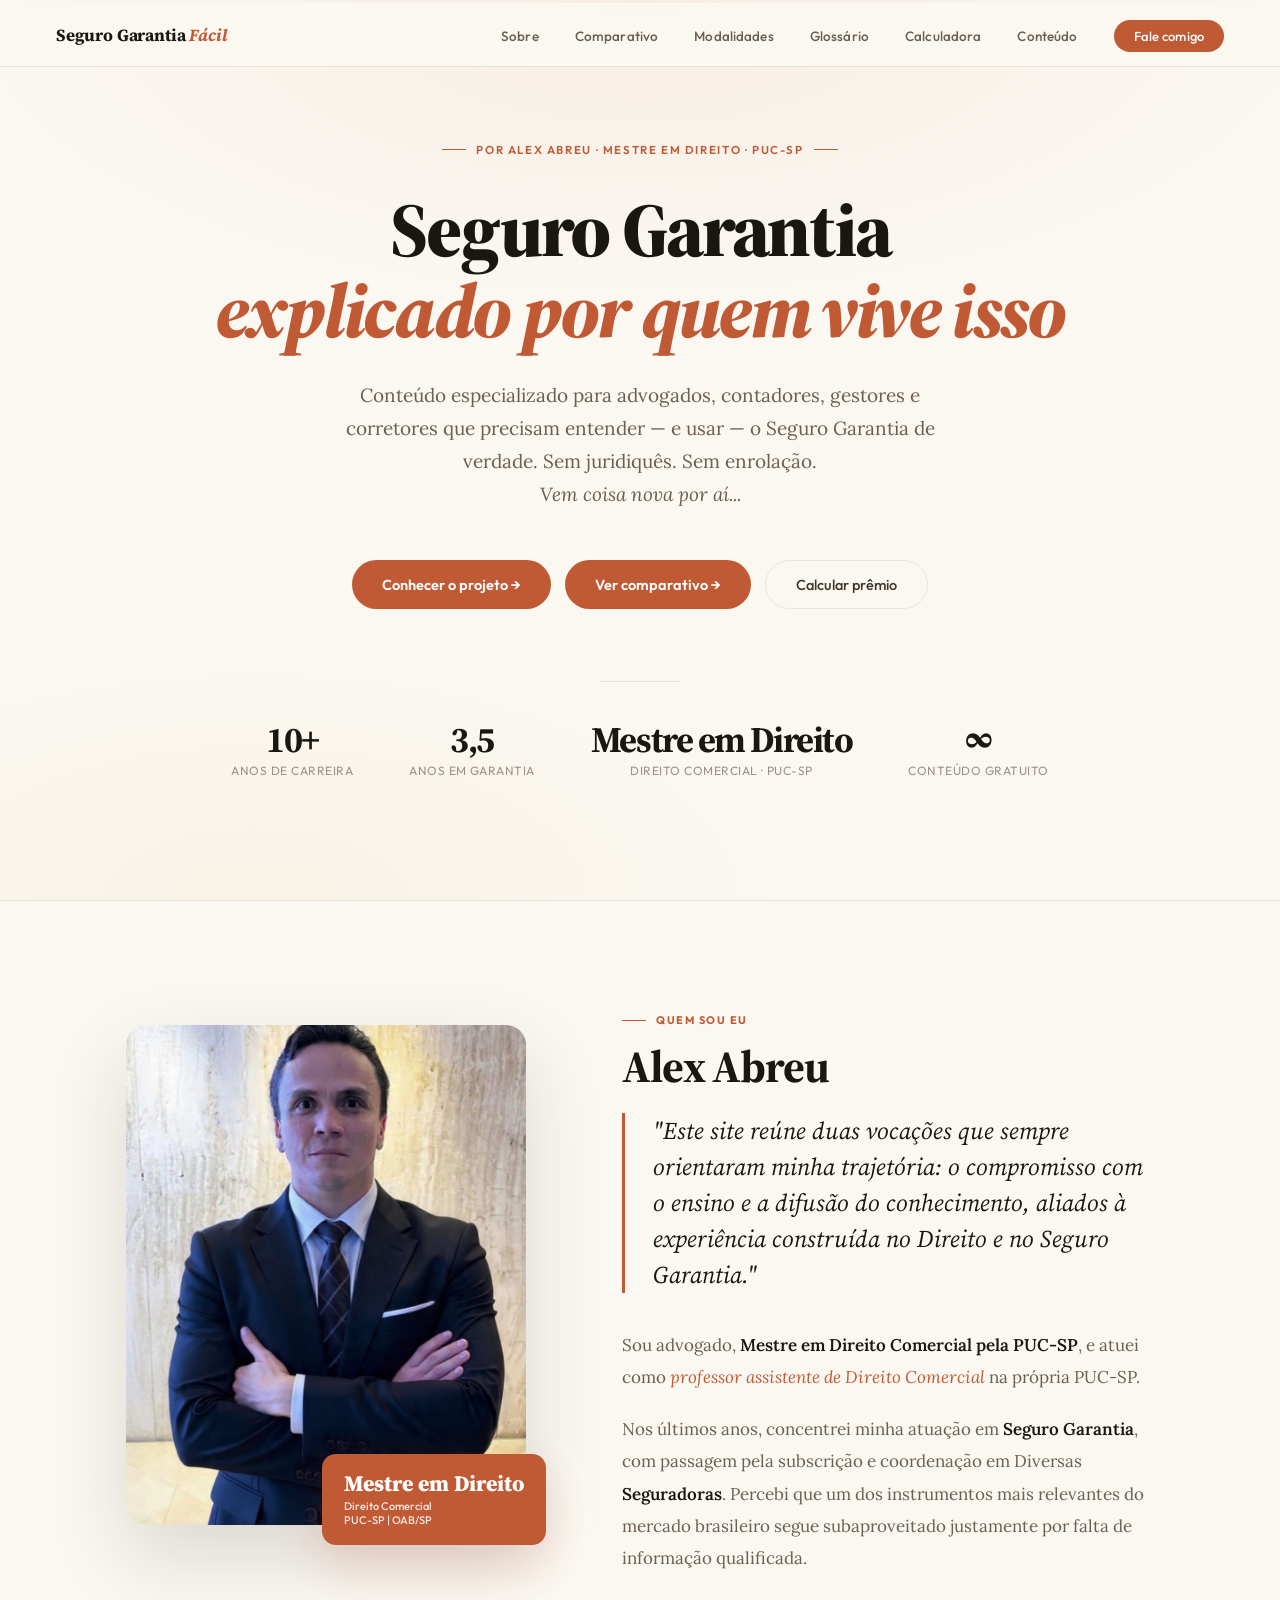
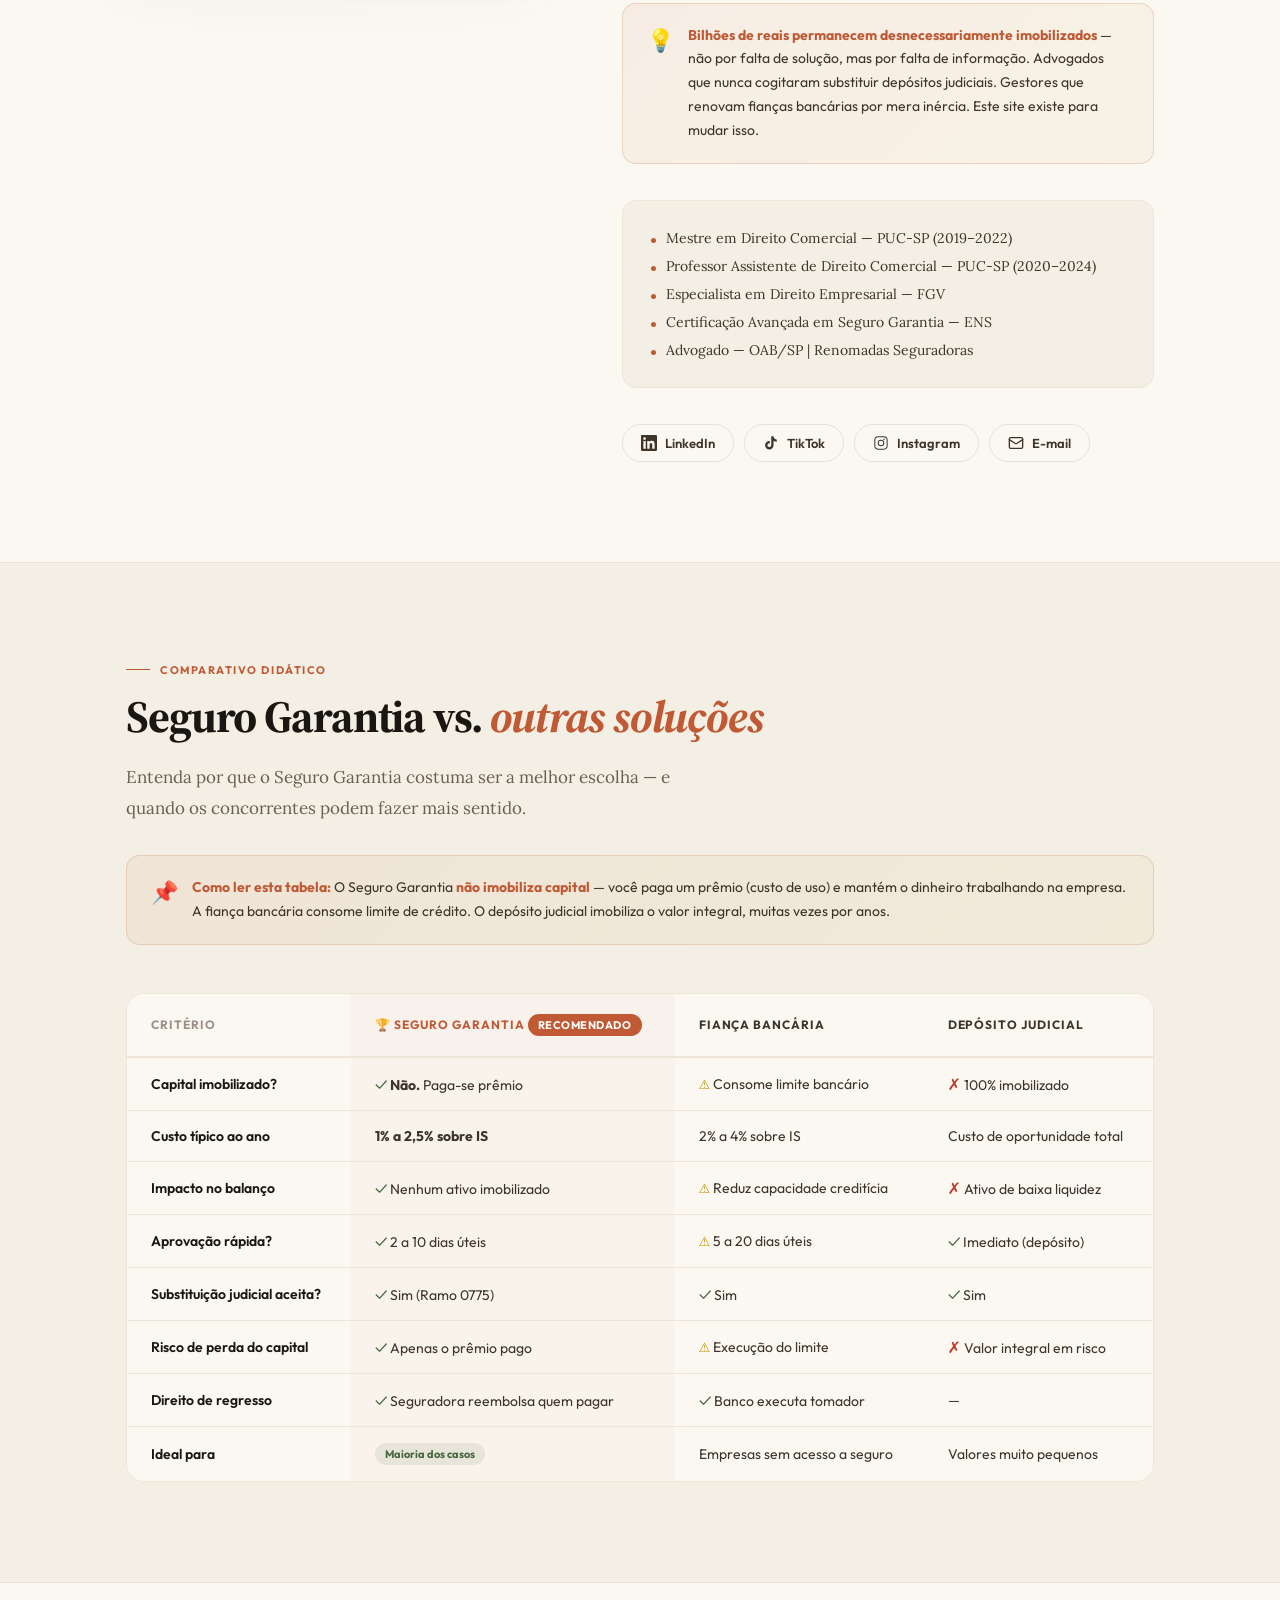
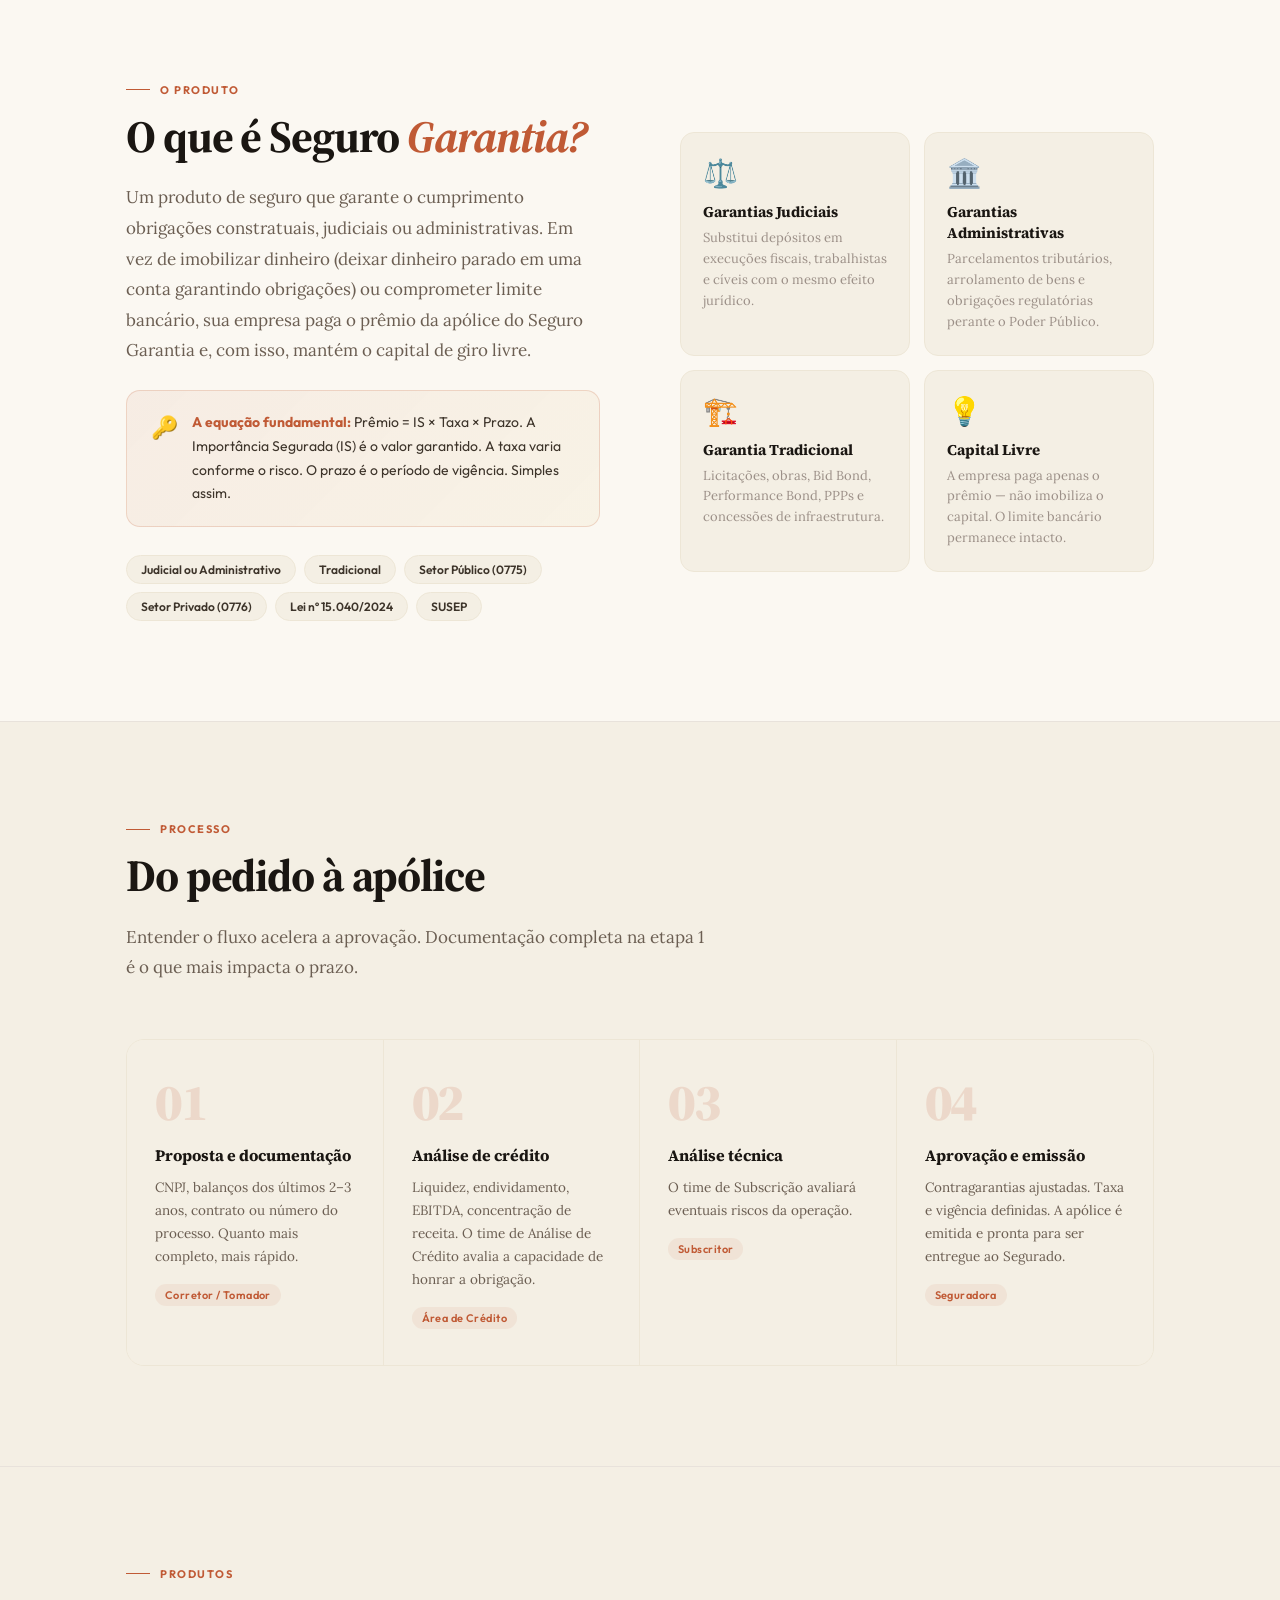
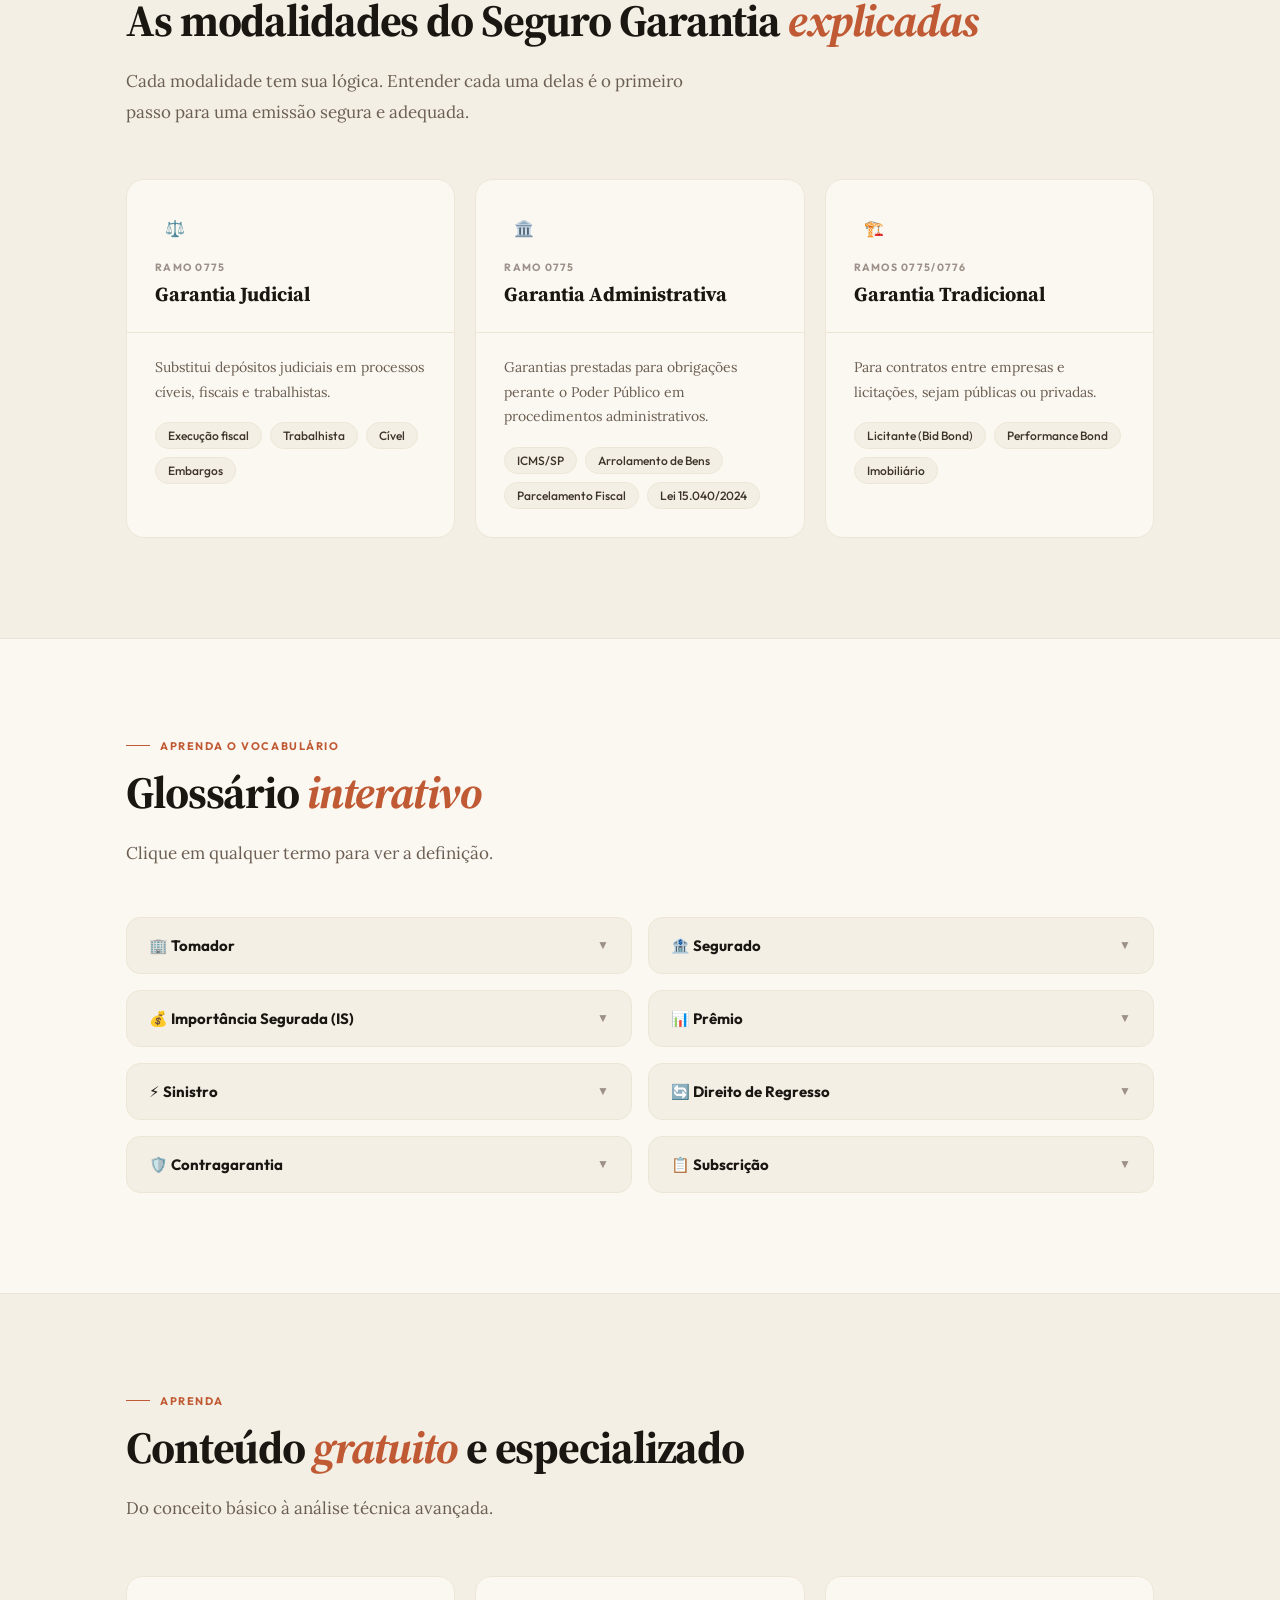
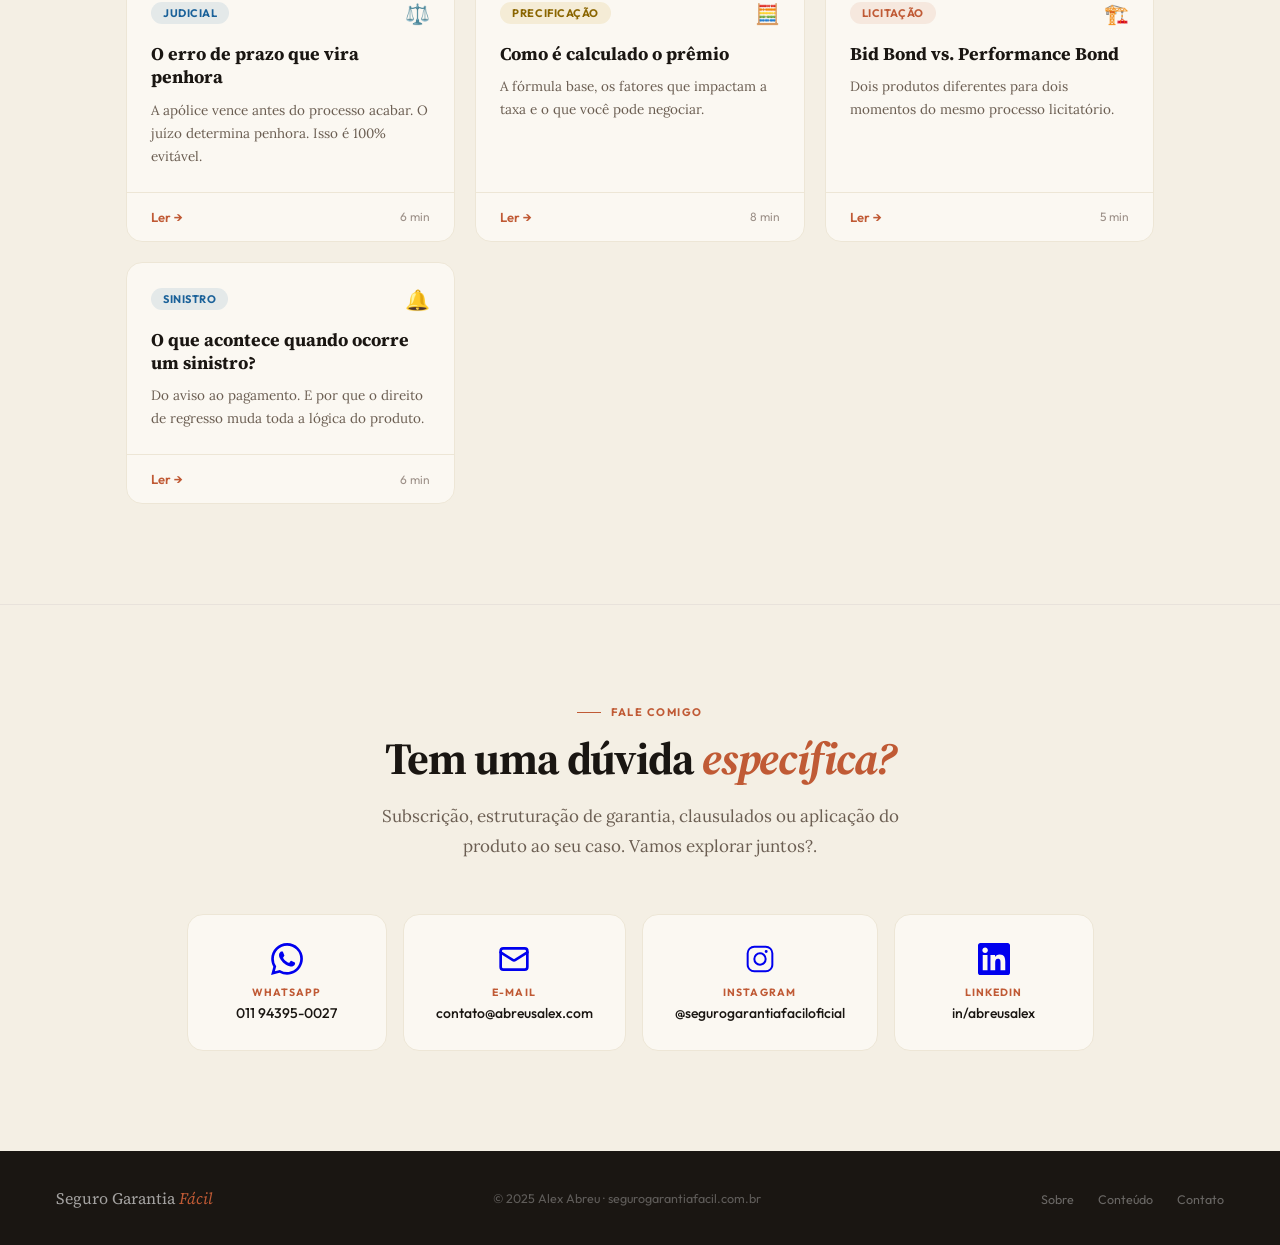
==== index.html @ 2a7d119a "Add Instagram link to social media section Added Instagram link with appropriate attributes and icon" ====
<!DOCTYPE html>
<html lang="pt-BR">
<head>
<meta charset="UTF-8">
<meta name="viewport" content="width=device-width, initial-scale=1.0">
<title>Seguro Garantia Fácil — Alex Abreu</title>
<meta name="description" content="Conteúdo especializado em Seguro Garantia por Alex Abreu — Mestre em Direito, professor e coordenador técnico especializado em subscrição de seguro garantia.">
<link rel="preconnect" href="https://fonts.googleapis.com">
<link href="https://fonts.googleapis.com/css2?family=Lora:ital,wght@0,400;0,500;0,600;0,700;1,400;1,500&family=Outfit:wght@300;400;500;600;700&family=Source+Serif+4:ital,opsz,wght@0,8..60,300;0,8..60,700;0,8..60,900;1,8..60,300;1,8..60,700&display=swap" rel="stylesheet">
<style>
:root {
  --ivory:    #FBF8F2;
  --ivory-2:  #F4EFE4;
  --ivory-3:  #EDE6D6;
  --ink:      #1A1612;
  --ink-mid:  #3D342A;
  --ink-soft: #6B5E52;
  --ink-mute: #9C9088;
  --terra:    #C05A35;
  --terra-lt: #D97A52;
  --amber:    #C4900A;
  --amber-lt: #E3AD2A;
  --sage:     #4A6741;
  --line:     rgba(90,70,50,0.12);
  --serif:    'Source Serif 4', 'Lora', Georgia, serif;
  --body:     'Lora', Georgia, serif;
  --ui:       'Outfit', system-ui, sans-serif;
  --mono:     'DM Mono', ui-monospace, monospace;  
  --ease:     cubic-bezier(0.4, 0, 0.2, 1);
  --radius:   16px;

  --shadow-sm: 0 6px 18px rgba(26,22,18,0.05);
  --shadow-md: 0 12px 28px rgba(26,22,18,0.08);

  --max-wrap: 1180px;
  --measure: 68ch;
}
*, *::before, *::after { box-sizing: border-box; margin: 0; padding: 0; }
html { scroll-behavior: smooth; }
body {
  font-family: var(--body);
  background: var(--ivory);
  color: var(--ink-mid);
  overflow-x: hidden;
  -webkit-font-smoothing: antialiased;
}
::-webkit-scrollbar { width: 6px; }
::-webkit-scrollbar-track { background: var(--ivory-2); }
::-webkit-scrollbar-thumb { background: var(--ivory-3); border-radius: 99px; }
#reading-progress {
position: fixed; top: 0; left: 0; height: 3px; z-index: 200;
background: linear-gradient(90deg, var(--terra), var(--amber));
width: 0%; transition: width 0.1s;
}
nav {
position: fixed; top: 3px; left: 0; right: 0; z-index: 100;
background: rgba(251,248,242,0.93);
backdrop-filter: blur(18px);
border-bottom: 1px solid var(--line);
display: flex; align-items: center; justify-content: space-between;
padding: 0 56px; height: 64px;
transition: box-shadow 0.3s;
}
nav.scrolled { box-shadow: 0 4px 24px rgba(28,18,12,0.08); }
.nav-logo {
font-family: var(--serif); font-size: 17px; font-weight: 700;
color: var(--ink); text-decoration: none; letter-spacing: -0.01em;
}
.nav-logo em { font-style: italic; color: var(--terra); }
.nav-links { display: flex; gap: 36px; list-style: none; align-items: center; }
.nav-links a {
font-family: var(--ui); font-size: 13.5px; font-weight: 500;
color: var(--ink-soft); text-decoration: none; letter-spacing: 0.01em;
transition: color 0.2s; position: relative; padding-bottom: 3px;
}
.nav-links a::after {
content: ''; position: absolute; bottom: 0; left: 0; right: 0; height: 2px;
background: var(--terra); transform: scaleX(0); transition: transform 0.25s;
border-radius: 99px;
}
.nav-links a:hover { color: var(--terra); }
.nav-links a:hover::after, .nav-links a.active::after { transform: scaleX(1); }
.nav-links a.active { color: var(--terra); }
.nav-cta {
background: var(--terra) !important; color: #fff !important;
padding: 8px 20px !important; border-radius: 99px !important;
font-size: 13px !important;
}
.nav-cta::after { display: none !important; }
.nav-cta:hover { background: var(--terra-lt) !important; color: #fff !important; }
.hamburger { display: none; flex-direction: column; gap: 5px; cursor: pointer; padding: 8px; }
.hamburger span { display: block; width: 22px; height: 2px; background: var(--ink); border-radius: 2px; transition: all 0.3s; }
.hamburger.open span:nth-child(1) { transform: translateY(7px) rotate(45deg); }
.hamburger.open span:nth-child(2) { opacity: 0; }
.hamburger.open span:nth-child(3) { transform: translateY(-7px) rotate(-45deg); }
.hero {
min-height: 100vh; background: var(--ivory);
display: flex; flex-direction: column;
align-items: center; justify-content: center;
padding: 100px 56px 80px; text-align: center; position: relative;
}
.hero::before {
content: '';
position: absolute; inset: 0;
background:
radial-gradient(ellipse 80% 50% at 50% 0%, rgba(192,90,53,0.07) 0%, transparent 70%),
radial-gradient(ellipse 60% 40% at 20% 100%, rgba(196,144,10,0.05) 0%, transparent 70%);
pointer-events: none;
}
.hero-kicker {
display: inline-flex; align-items: center; gap: 10px;
font-family: var(--ui); font-size: 11.5px; font-weight: 600;
letter-spacing: 0.14em; text-transform: uppercase; color: var(--terra);
margin-bottom: 32px; opacity: 0; animation: fadeUp 0.8s var(--ease) 0.1s forwards;
}
.hero-kicker::before, .hero-kicker::after { content:''; display:block; width:24px; height:1px; background:var(--terra); }
.hero-h1 {
font-family: var(--serif); font-size: clamp(44px,6vw,80px); font-weight: 900;
color: var(--ink); line-height: 1.05; letter-spacing: -0.03em;
max-width: 900px; margin: 0 auto 28px;
opacity: 0; animation: fadeUp 0.8s var(--ease) 0.2s forwards;
}
.hero-h1 em { font-style: italic; color: var(--terra); }
.hero-lead {
font-family: var(--body); font-size: 19px; font-weight: 400; color: var(--ink-soft);
line-height: 1.75; max-width: 620px; margin: 0 auto 48px;
opacity: 0; animation: fadeUp 0.8s var(--ease) 0.3s forwards;
}
.hero-actions {
display: flex; gap: 14px; justify-content: center; flex-wrap: wrap;
opacity: 0; animation: fadeUp 0.8s var(--ease) 0.4s forwards;
}
.btn-terra {
display: inline-flex; align-items: center; gap: 8px;
background: var(--terra); color: #fff; padding: 14px 30px; border-radius: 99px;
font-family: var(--ui); font-weight: 600; font-size: 14.5px; text-decoration: none;
transition: all 0.25s var(--ease);
}
.btn-terra:hover { background: var(--terra-lt); transform: translateY(-2px); box-shadow: 0 10px 28px rgba(192,90,53,0.25); }
.btn-ghost {
display: inline-flex; align-items: center; gap: 8px;
border: 1.5px solid var(--ivory-3); color: var(--ink-mid); padding: 14px 30px;
border-radius: 99px; font-family: var(--ui); font-weight: 500; font-size: 14.5px;
text-decoration: none; transition: all 0.25s;
}
.btn-ghost:hover { border-color: var(--terra); color: var(--terra); }
.hero-line {
width: 80px; height: 1px; background: var(--ivory-3);
margin: 72px auto 40px; opacity: 0; animation: fadeUp 0.8s var(--ease) 0.5s forwards;
}
.hero-stats {
display: flex; gap: 56px; justify-content: center; flex-wrap: wrap;
opacity: 0; animation: fadeUp 0.8s var(--ease) 0.55s forwards;
}
.hero-stat-n {
font-family: var(--serif); font-size: 36px; font-weight: 700;
color: var(--ink); letter-spacing: -0.04em; line-height: 1;
}
.hero-stat-n.counter { min-width: 60px; }
.hero-stat-l {
font-family: var(--ui); font-size: 12px; color: var(--ink-mute);
margin-top: 5px; letter-spacing: 0.04em; text-transform: uppercase;
}
.section { padding: 100px 0; }
.container { max-width: 1140px; margin: 0 auto; padding: 0 56px; }
.eyebrow {
font-family: var(--ui); font-size: 11px; font-weight: 700;
letter-spacing: 0.14em; text-transform: uppercase; color: var(--terra);
margin-bottom: 14px; display: flex; align-items: center; gap: 10px;
}
.eyebrow::before { content:''; width:24px; height:1px; background:var(--terra); }
.h2 {
font-family: var(--serif); font-size: clamp(30px,3.5vw,46px); font-weight: 700;
color: var(--ink); line-height: 1.15; letter-spacing: -0.025em; margin-bottom: 20px;
}
.h2 em { font-style: italic; color: var(--terra); }
.lead-text { font-size: 17px; line-height: 1.8; color: var(--ink-soft); font-weight: 400; max-width: 580px; }
.divider { height: 1px; background: var(--line); }
.reveal { opacity: 0; transform: translateY(30px); transition: opacity 0.7s var(--ease), transform 0.7s var(--ease); }
.reveal.visible { opacity: 1; transform: translateY(0); }
.reveal-delay-1 { transition-delay: 0.1s; }
.reveal-delay-2 { transition-delay: 0.2s; }
.reveal-delay-3 { transition-delay: 0.3s; }
.about { background: var(--ivory); }
.about-inner {
display: grid; grid-template-columns: 400px 1fr; gap: 96px; align-items: start;
}
.about-photo-col { position: relative; padding-top: 24px; }
.about-photo-frame {
position: relative; width: 100%; aspect-ratio: 4/5;
border-radius: 20px; overflow: hidden;
box-shadow: 0 32px 80px rgba(28,18,12,0.14);
}
.about-photo-frame img { width:100%; height:100%; object-fit:cover; display:block; }
.about-float {
position: absolute; bottom: -20px; right: -20px;
background: var(--terra); color: #fff; padding: 18px 22px; border-radius: 14px;
box-shadow: 0 20px 48px rgba(192,90,53,0.2);
}
.about-float-big { font-family:var(--serif); font-size:22px; font-weight:800; line-height:1; }
.about-float-sm { font-family:var(--ui); font-size:11px; opacity:0.85; margin-top:5px; font-weight:500; }
.about-text { padding-top: 12px; }
.manifesto-pull {
font-family: var(--serif); font-size: 24px; font-weight: 400; font-style: italic;
color: var(--ink); line-height: 1.5; border-left: 3px solid var(--terra);
padding-left: 28px; margin-bottom: 36px;
}
.manifesto-body {
font-size: 17px; line-height: 1.9; color: var(--ink-soft); font-weight: 400; margin-bottom: 20px;
}
.manifesto-body strong { color: var(--ink); font-weight: 600; }
.manifesto-body em { font-style: italic; color: var(--terra); }
.callout {
background: linear-gradient(135deg, rgba(192,90,53,0.07), rgba(196,144,10,0.05));
border: 1px solid rgba(192,90,53,0.2); border-radius: 14px;
padding: 20px 24px; margin: 28px 0; display: flex; gap: 14px; align-items: flex-start;
}
.callout-icon { font-size: 22px; flex-shrink: 0; margin-top: 2px; }
.callout-text { font-family: var(--ui); font-size: 14px; line-height: 1.7; color: var(--ink-mid); }
.callout-text strong { color: var(--terra); }
.creds {
display: flex; flex-direction: column; gap: 10px; margin: 36px 0; padding: 28px;
background: var(--ivory-2); border-radius: 14px; border: 1px solid var(--ivory-3);
}
.cred-item { display: flex; align-items: baseline; gap: 10px; font-size: 14px; color: var(--ink-mid); }
.cred-dot { width:5px; height:5px; border-radius:50%; background:var(--terra); flex-shrink:0; margin-top:7px; }
.about-socials { display: flex; gap: 10px; flex-wrap: wrap; }
.soc-btn {
display: inline-flex; align-items: center; gap: 8px;
padding: 10px 18px; border-radius: 99px; border: 1.5px solid var(--line);
font-family: var(--ui); font-size: 13px; font-weight: 600;
color: var(--ink-mid); text-decoration: none; transition: all 0.2s;
}
.soc-btn:hover { border-color: var(--terra); color: var(--terra); background: rgba(192,90,53,0.04); }
.comparison { background: var(--ivory-2); }
.comp-table-wrap { overflow-x: auto; margin-top: 48px; border-radius: 18px; border: 1px solid var(--ivory-3); }
.comp-table { width: 100%; border-collapse: collapse; background: var(--ivory); }
.comp-table th {
font-family: var(--ui); font-size: 12px; font-weight: 700; text-transform: uppercase;
letter-spacing: 0.08em; padding: 20px 24px; text-align: left;
border-bottom: 2px solid var(--ivory-3); white-space: nowrap;
}
.comp-table th:first-child { color: var(--ink-mute); }
.comp-table th.highlight { color: var(--terra); background: rgba(192,90,53,0.04); }
.comp-table td {
padding: 16px 24px; font-family: var(--ui); font-size: 14px; color: var(--ink-mid);
border-bottom: 1px solid var(--ivory-3); vertical-align: middle;
}
.comp-table td.feature { font-weight: 600; color: var(--ink); }
.comp-table td.highlight { background: rgba(192,90,53,0.03); }
.comp-table tr:last-child td { border-bottom: none; }
.comp-table tr:hover td { background: var(--ivory-2); }
.comp-table tr:hover td.highlight { background: rgba(192,90,53,0.07); }
.check { color: var(--sage); font-size: 16px; }
.cross { color: #c0392b; font-size: 16px; }
.partial { color: var(--amber); font-size: 13px; }
.badge-sg {
display: inline-flex; align-items: center; gap: 6px;
background: var(--terra); color: #fff; font-size: 11px; font-weight: 700;
padding: 4px 10px; border-radius: 99px; letter-spacing: 0.05em;
}
.badge-rec {
display: inline-flex; align-items: center;
background: rgba(74,103,65,0.1); color: var(--sage); font-size: 11px; font-weight: 700;
padding: 4px 10px; border-radius: 99px;
}
.what { background: var(--ivory); }
.what-grid { display: grid; grid-template-columns: 1fr 1fr; gap: 80px; align-items: center; }
.what-cards { display: grid; grid-template-columns: 1fr 1fr; gap: 14px; }
.wcard {
background: var(--ivory-2); border: 1px solid var(--ivory-3); border-radius: 14px;
padding: 22px; transition: all 0.25s; cursor: default;
}
.wcard:hover { border-color: var(--terra); box-shadow: 0 8px 28px rgba(192,90,53,0.1); transform: translateY(-2px); }
.wcard-icon { font-size: 28px; margin-bottom: 10px; }
.wcard-title { font-family: var(--serif); font-size: 15px; font-weight: 700; color: var(--ink); margin-bottom: 6px; }
.wcard-desc { font-size: 13px; color: var(--ink-mute); line-height: 1.6; }
.pill-row { display: flex; gap: 8px; flex-wrap: wrap; margin-top: 28px; }
.pill {
font-family: var(--ui); font-size: 12px; font-weight: 600; padding: 6px 14px;
border-radius: 99px; background: var(--ivory-2); border: 1px solid var(--ivory-3); color: var(--ink-mid);
}
.how { background: var(--ivory-2); }
.how-steps { display: grid; grid-template-columns: repeat(4,1fr); gap: 0; margin-top: 56px; border: 1px solid var(--ivory-3); border-radius: 18px; overflow: hidden; }
.step {
padding: 36px 28px; border-right: 1px solid var(--ivory-3); position: relative;
background: var(--ivory-2); transition: background 0.25s;
}
.step:last-child { border-right: none; }
.step:hover { background: var(--ivory); }
.step-n {
font-family: var(--serif); font-size: 52px; font-weight: 900;
color: rgba(192,90,53,0.15); line-height: 1; margin-bottom: 16px; letter-spacing: -0.04em;
}
.step:hover .step-n { color: rgba(192,90,53,0.3); }
.step-title { font-family: var(--serif); font-size: 16px; font-weight: 700; color: var(--ink); margin-bottom: 10px; }
.step-body { font-size: 13.5px; color: var(--ink-soft); line-height: 1.7; }
.step-tag {
display: inline-block; margin-top: 16px;
font-family: var(--ui); font-size: 11px; font-weight: 600;
padding: 4px 10px; border-radius: 99px;
background: rgba(192,90,53,0.08); color: var(--terra); letter-spacing: 0.04em;
}
.glossary { background: var(--ivory); }
.glossary-grid { display: grid; grid-template-columns: 1fr 1fr; gap: 16px; margin-top: 48px; }
.glossary-item {
border: 1px solid var(--ivory-3); border-radius: 14px; overflow: hidden;
background: var(--ivory-2); transition: border-color 0.2s;
}
.glossary-item:hover { border-color: var(--terra); }
.glossary-header {
display: flex; align-items: center; justify-content: space-between;
padding: 18px 22px; cursor: pointer; user-select: none;
}
.glossary-term { font-family: var(--ui); font-size: 15px; font-weight: 700; color: var(--ink); }
.glossary-arrow { font-size: 12px; color: var(--ink-mute); transition: transform 0.25s; }
.glossary-item.open .glossary-arrow { transform: rotate(180deg); }
.glossary-body {
padding: 0 22px; max-height: 0; overflow: hidden;
transition: max-height 0.35s var(--ease), padding 0.25s;
font-family: var(--ui); font-size: 14px; line-height: 1.75; color: var(--ink-soft);
}
.glossary-item.open .glossary-body { max-height: 300px; padding: 0 22px 20px; }
.glossary-tag {
display: inline-block; margin-top: 10px; font-size: 11px; font-weight: 700;
padding: 3px 10px; border-radius: 99px;
background: rgba(192,90,53,0.08); color: var(--terra); letter-spacing: 0.05em;
}
.mod { background: var(--ivory-2); }
.mod-grid { display: grid; grid-template-columns: repeat(3,1fr); gap: 20px; margin-top: 52px; }
.mcard {
background: var(--ivory); border: 1px solid var(--ivory-3); border-radius: 18px;
overflow: hidden; transition: all 0.3s var(--ease);
}
.mcard:hover { transform: translateY(-6px); box-shadow: 0 24px 56px rgba(28,18,12,0.08); border-color: transparent; }
.mcard-top { padding: 28px 28px 24px; border-bottom: 1px solid var(--ivory-3); }
.mcard-icon { width:40px; height:40px; margin-bottom:12px; display:flex; align-items:center; justify-content:center; }
.mcard-label { font-family:var(--ui); font-size:10.5px; font-weight:700; letter-spacing:0.12em; text-transform:uppercase; color:var(--ink-mute); margin-bottom:6px; }
.mcard-title { font-family:var(--serif); font-size:20px; font-weight:700; color:var(--ink); }
.mcard-body { padding: 22px 28px 28px; }
.mcard-desc { font-size:14px; color:var(--ink-soft); line-height:1.75; margin-bottom:18px; }
.tags { display:flex; flex-wrap:wrap; gap:8px; }
.tag { font-family:var(--ui); font-size:12px; font-weight:500; padding:5px 12px; border-radius:99px; background:var(--ivory-2); border:1px solid var(--ivory-3); color:var(--ink-mid); }
.calc { background: var(--ivory-3); }
.calc-hero {
background: var(--ivory); border: 1px solid var(--ivory-3); border-radius: 18px;
padding: 24px 28px; margin-bottom: 24px; display: flex; align-items: center; gap: 18px;
}
.calc-hero-icon { width:48px; height:48px; flex-shrink:0; display:flex; align-items:center; justify-content:center; }
.calc-hero-text h3 { font-family:var(--serif); font-size:19px; font-weight:700; color:var(--ink); margin-bottom:4px; }
.calc-hero-text p { font-size:13.5px; color:var(--ink-soft); line-height:1.6; }
.calc-modes { display:flex; gap:8px; flex-wrap:wrap; margin-bottom:24px; }
.mode-btn {
padding: 9px 18px; border-radius: 99px; border: 1.5px solid var(--ivory-3);
background: var(--ivory); font-family: var(--ui); font-size: 12.5px; font-weight: 600;
color: var(--ink-soft); cursor: pointer; transition: all 0.2s;
display: inline-flex; align-items: center; gap: 7px;
}
.mode-btn:hover { border-color: var(--terra); color: var(--terra); }
.mode-btn.active { background: var(--terra); border-color: var(--terra); color: #fff; }
.calc-box { background: var(--ivory); border: 1px solid rgba(90,70,50,0.1); border-radius: 24px; overflow: hidden; display: grid; grid-template-columns: 1fr 1fr; }
.calc-form-side { padding: 40px 44px; border-right: 1px solid var(--ivory-3); }
.calc-result-side { padding: 40px 44px; background: var(--ivory-2); }
.f-label {
display: block; font-family: var(--ui); font-size: 11.5px; font-weight: 700;
letter-spacing: 0.07em; text-transform: uppercase; color: var(--ink-mute); margin-bottom: 7px;
}
.f-label span { font-weight:400; text-transform:none; letter-spacing:0; color:var(--terra); font-size:11px; }
.f-input, .f-select {
width: 100%; padding: 12px 14px; border: 1.5px solid var(--ivory-3); border-radius: 10px;
background: var(--ivory); font-family: var(--body); font-size: 15px;
color: var(--ink); outline: none; transition: border 0.2s; margin-bottom: 18px;
}
.f-input:focus, .f-select:focus { border-color: var(--terra); background: #fff; }
.f-input::placeholder { color: var(--ink-mute); }
.f-row-2 { display:grid; grid-template-columns:1fr 1fr; gap:12px; margin-bottom:18px; }
.f-row-2 .f-input { margin-bottom:0; }
.f-divider { height:1px; background:var(--ivory-3); margin:4px 0 18px; }
.f-hint { font-family:var(--ui); font-size:12px; color:var(--ink-mute); margin-top:-12px; margin-bottom:14px; }
.f-btn {
width: 100%; padding: 14px; background: var(--terra); color: #fff;
border: none; border-radius: 10px; font-family: var(--ui); font-size: 15px;
font-weight: 700; cursor: pointer; transition: all 0.25s; letter-spacing: 0.02em; margin-top: 4px;
}
.f-btn:hover { background: var(--terra-lt); transform: translateY(-1px); box-shadow: 0 8px 24px rgba(192,90,53,0.25); }
.calc-main {
text-align: center; padding: 28px 20px; border: 1.5px dashed rgba(192,90,53,0.3);
border-radius: 16px; margin-bottom: 18px; background: var(--ivory);
transition: border-color 0.3s;
}
.calc-main.has-result { border-color: var(--terra); border-style: solid; }
.calc-lbl { font-family:var(--ui); font-size:11px; font-weight:700; letter-spacing:0.1em; text-transform:uppercase; color:var(--ink-mute); margin-bottom:8px; }
.calc-val { font-family:var(--serif); font-size:44px; font-weight:900; color:var(--terra); letter-spacing:-0.04em; line-height:1; margin-bottom:6px; }
.calc-hint { font-family:var(--ui); font-size:13px; color:var(--ink-mute); }
.bk-section-title { font-family:var(--ui); font-size:11px; font-weight:700; letter-spacing:0.08em; text-transform:uppercase; color:var(--ink-mute); margin:14px 0 8px; }
.bk-row {
display: flex; justify-content: space-between; align-items: center;
padding: 10px 14px; background: var(--ivory); border-radius: 8px;
margin-bottom: 6px; border: 1px solid var(--ivory-3);
}
.bk-row.highlight { background: rgba(192,90,53,0.06); border-color: rgba(192,90,53,0.2); }
.bk-row .lbl { color:var(--ink-mute); font-family:var(--ui); font-size:13px; }
.bk-row .val { color:var(--ink); font-weight:600; font-family:var(--ui); font-size:13px; }
.bk-row.highlight .val { color:var(--terra); }
.calc-fine { font-family:var(--ui); font-size:11.5px; color:var(--ink-mute); line-height:1.6; text-align:center; margin-top:18px; border-top:1px solid var(--ivory-3); padding-top:16px; }
.cob-section { margin-top:4px; margin-bottom:18px; border:1.5px solid var(--ivory-3); border-radius:12px; overflow:hidden; }
.cob-header { display:flex; align-items:center; justify-content:space-between; padding:12px 16px; background:var(--ivory-2); cursor:pointer; user-select:none; }
.cob-header-left { display:flex; align-items:center; gap:8px; }
.cob-header-title { font-family:var(--ui); font-size:12px; font-weight:700; letter-spacing:0.06em; text-transform:uppercase; color:var(--ink-soft); }
.cob-header-badge { font-family:var(--ui); font-size:11px; font-weight:600; padding:2px 8px; border-radius:99px; background:rgba(192,90,53,0.1); color:var(--terra); display:none; }
.cob-header-badge.visible { display:inline-block; }
.cob-chevron { font-size:11px; color:var(--ink-mute); transition:transform 0.2s; }
.cob-chevron.open { transform:rotate(180deg); }
.cob-body { display:none; padding:14px 16px; border-top:1px solid var(--ivory-3); }
.cob-body.open { display:block; }
.cob-item { display:flex; align-items:center; gap:10px; padding:10px 12px; border-radius:10px; background:var(--ivory); border:1.5px solid var(--ivory-3); margin-bottom:8px; transition:border-color 0.2s; }
.cob-item:last-child { margin-bottom:0; }
.cob-item.checked { border-color:var(--terra); background:rgba(192,90,53,0.03); }
.cob-check { width:18px; height:18px; border-radius:5px; border:2px solid var(--ivory-3); background:var(--ivory); flex-shrink:0; cursor:pointer; position:relative; transition:all 0.15s; }
.cob-check.checked { background:var(--terra); border-color:var(--terra); }
.cob-check.checked::after { content:'✓'; position:absolute; top:50%; left:50%; transform:translate(-50%,-50%); font-size:11px; color:#fff; font-weight:700; }
.cob-info { flex:1; min-width:0; }
.cob-name { font-family:var(--ui); font-size:13px; font-weight:600; color:var(--ink); margin-bottom:1px; }
.cob-sub { font-family:var(--ui); font-size:11px; color:var(--ink-mute); }
.cob-agravo-wrap { display:flex; align-items:center; gap:4px; flex-shrink:0; }
.cob-agravo-input { width:52px; padding:5px 8px; text-align:center; border:1.5px solid var(--ivory-3); border-radius:7px; font-family:var(--ui); font-size:13px; font-weight:600; color:var(--ink); background:var(--ivory); outline:none; transition:border 0.15s; }
.cob-agravo-input:focus { border-color:var(--terra); }
.cob-agravo-label { font-family:var(--ui); font-size:12px; color:var(--ink-mute); }
.cob-total-hint { margin-top:10px; padding:8px 12px; background:rgba(192,90,53,0.06); border-radius:8px; border:1px solid rgba(192,90,53,0.15); font-family:var(--ui); font-size:12px; color:var(--terra); font-weight:600; text-align:center; display:none; }
.cob-total-hint.visible { display:block; }
.content-sec { background: var(--ivory-2); }
.art-grid { display:grid; grid-template-columns:repeat(3,1fr); gap:20px; margin-top:52px; }
.acard { background:var(--ivory); border:1px solid var(--ivory-3); border-radius:16px; overflow:hidden; display:flex; flex-direction:column; text-decoration:none; transition:all 0.3s var(--ease); }
.acard:hover { transform:translateY(-5px); box-shadow:0 20px 48px rgba(28,18,12,0.09); border-color:transparent; }
.acard-top { padding:24px 24px 0; display:flex; align-items:center; justify-content:space-between; }
.atag { font-family:var(--ui); font-size:11px; font-weight:700; padding:4px 12px; border-radius:99px; letter-spacing:0.05em; text-transform:uppercase; }
.atag-j { background:rgba(26,97,153,0.1); color:#1a6199; }
.atag-c { background:rgba(196,144,10,0.12); color:#8A6500; }
.atag-a { background:rgba(74,103,65,0.1); color:var(--sage); }
.atag-t { background:rgba(192,90,53,0.1); color:var(--terra); }
.acard-ico { font-size:20px; }
.acard-body { padding:16px 24px 24px; flex:1; }
.acard-title { font-family:var(--serif); font-size:18px; font-weight:700; color:var(--ink); margin-bottom:10px; line-height:1.3; }
.acard-desc { font-size:13.5px; color:var(--ink-soft); line-height:1.7; }
.acard-foot { padding:16px 24px; border-top:1px solid var(--ivory-3); display:flex; align-items:center; justify-content:space-between; }
.acard-read { font-family:var(--ui); font-size:13px; font-weight:600; color:var(--terra); display:flex; align-items:center; gap:5px; }
.acard-time { font-family:var(--ui); font-size:12px; color:var(--ink-mute); }
.social-sec { background: var(--ivory); }
.soc-grid { display:grid; grid-template-columns:1fr 1fr; gap:20px; margin-top:48px; }
.soc-card { border-radius:20px; padding:40px; display:flex; flex-direction:column; gap:14px; position:relative; overflow:hidden; }
.soc-li { background: var(--ink); }
.soc-tt { background: #111; border: 1px solid rgba(255,255,255,0.06); }
.soc-card::after { content:''; position:absolute; top:-60px; right:-60px; width:200px; height:200px; border-radius:50%; background:rgba(255,255,255,0.03); }
.soc-name { font-family:var(--ui); font-size:11px; font-weight:700; letter-spacing:0.12em; text-transform:uppercase; color:rgba(255,255,255,0.45); }
.soc-head { font-family:var(--serif); font-size:24px; font-weight:700; color:#fff; line-height:1.25; }
.soc-desc { font-size:14px; color:rgba(255,255,255,0.55); line-height:1.7; font-weight:300; }
.soc-link { display:inline-flex; align-items:center; gap:8px; padding:11px 22px; border-radius:99px; background:rgba(255,255,255,0.1); border:1px solid rgba(255,255,255,0.12); color:#fff; text-decoration:none; font-family:var(--ui); font-size:13.5px; font-weight:600; width:fit-content; margin-top:6px; transition:background 0.2s; }
.soc-link:hover { background:rgba(255,255,255,0.18); }
.cta-sec { background:var(--ivory-2); padding:100px 0; text-align:center; }
.cta-sec .h2 { max-width:680px; margin:0 auto 16px; }
.cta-sec .lead-text { margin:0 auto 52px; text-align:center; }
.cta-cards { display:flex; gap:16px; justify-content:center; flex-wrap:wrap; }
.cta-card {
background:var(--ivory); border:1px solid var(--ivory-3); border-radius:16px;
padding:28px 32px; text-align:center; text-decoration:none; min-width:200px;
transition:all 0.25s;
}
.cta-card:hover { border-color:var(--terra); transform:translateY(-4px); box-shadow:0 16px 40px rgba(192,90,53,0.1); }
.cta-ico { font-size:28px; margin-bottom:10px; display:flex; align-items:center; justify-content:center; }
.cta-label { font-family:var(--ui); font-size:10.5px; font-weight:700; letter-spacing:0.1em; text-transform:uppercase; color:var(--terra); margin-bottom:5px; }
.cta-val { font-family:var(--ui); font-size:14px; color:var(--ink); font-weight:500; }
#back-to-top {
position: fixed; bottom: 32px; right: 32px; z-index: 90;
width: 44px; height: 44px; border-radius: 50%;
background: var(--terra); color: #fff; border: none; cursor: pointer;
display: flex; align-items: center; justify-content: center;
font-size: 18px; box-shadow: 0 8px 24px rgba(192,90,53,0.3);
opacity: 0; pointer-events: none;
transition: opacity 0.3s, transform 0.3s;
}
#back-to-top.visible { opacity: 1; pointer-events: auto; }
#back-to-top:hover { transform: translateY(-3px); }
footer {
background: var(--ink); padding: 36px 56px;
display: flex; align-items: center; justify-content: space-between;
}
.f-logo { font-family:var(--serif); font-size:16px; color:rgba(255,255,255,0.6); }
.f-logo em { font-style:italic; color:var(--terra); }
.f-copy { font-family:var(--ui); font-size:12.5px; color:rgba(255,255,255,0.3); }
.f-links { display:flex; gap:24px; list-style:none; }
.f-links a { font-family:var(--ui); font-size:12.5px; color:rgba(255,255,255,0.35); text-decoration:none; transition:color 0.2s; }
.f-links a:hover { color:var(--terra); }
@keyframes fadeUp { from { opacity:0; transform:translateY(20px); } to { opacity:1; transform:translateY(0); } }
@media (max-width: 960px) {
nav { padding: 0 24px; }
.nav-links { display: none; }
.hamburger { display: flex; }
.nav-links.mobile-open {
display: flex; flex-direction: column; position: fixed;
top: 67px; left: 0; right: 0; background: var(--ivory);
padding: 24px; gap: 20px; border-bottom: 1px solid var(--line);
box-shadow: 0 8px 32px rgba(28,18,12,0.1);
}
.hero { padding: 100px 24px 72px; }
.container { padding: 0 24px; }
.about-inner, .what-grid { grid-template-columns: 1fr; gap: 48px; }
.about-float { display: none; }
.how-steps { grid-template-columns: 1fr 1fr; }
.mod-grid, .art-grid { grid-template-columns: 1fr; }
.soc-grid { grid-template-columns: 1fr; }
.calc-box { grid-template-columns: 1fr; }
.calc-form-side { border-right: none; border-bottom: 1px solid var(--ivory-3); }
.f-row-2 { grid-template-columns: 1fr; }
.cta-cards { flex-direction: column; align-items: center; }
footer { flex-direction: column; gap: 16px; text-align: center; }
.hero-stats { gap: 32px; }
.section { padding: 72px 0; }
.glossary-grid { grid-template-columns: 1fr; }
.comp-table th, .comp-table td { padding: 12px 14px; font-size: 13px; }
}
</style>
</head>
<body>

<div id="reading-progress"></div>
<button id="back-to-top" onclick="window.scrollTo({top:0,behavior:'smooth'})">↑</button>

<nav id="main-nav">
  <a href="#" class="nav-logo">Seguro Garantia <em>Fácil</em></a>
  <ul class="nav-links" id="nav-links">
    <li><a href="#sobre">Sobre</a></li>
    <li><a href="#comparativo">Comparativo</a></li>
    <li><a href="#modalidades">Modalidades</a></li>
    <li><a href="#glossario">Glossário</a></li>
    <li><a href="calculadora.html">Calculadora</a></li>
    <li><a href="#conteudo">Conteúdo</a></li>
    <li><a href="#contato" class="nav-cta">Fale comigo</a></li>
  </ul>
  <div class="hamburger" id="hamburger" onclick="toggleMenu()">
    <span></span><span></span><span></span>
  </div>
</nav>

<section class="hero" id="home">
  <div class="hero-kicker">por Alex Abreu · Mestre em Direito · PUC-SP</div>
  <h1 class="hero-h1">Seguro Garantia<br><em>explicado por quem vive isso</em></h1>
  <p class="hero-lead">
    Conteúdo especializado para advogados, contadores, gestores e corretores que precisam entender — e usar — o Seguro Garantia de verdade. Sem juridiquês. Sem enrolação.<br><em>Vem coisa nova por aí...</em>
  </p>
  <div class="hero-actions">
    <a href="#sobre" class="btn-terra">Conhecer o projeto →</a>
    <a href="#comparativo" class="btn-terra">Ver comparativo →</a>
    <a href="calculadora.html" class="btn-ghost">Calcular prêmio</a>
  </div>
  <div class="hero-line"></div>
  <div class="hero-stats">
    <div>
      <div class="hero-stat-n counter" data-target="10" data-suffix="+">0+</div>
      <div class="hero-stat-l">anos de carreira</div>
    </div>
    <div>
      <div class="hero-stat-n counter" data-target="3" data-suffix=",5">0</div>
      <div class="hero-stat-l">anos em garantia</div>
    </div>
    <div>
      <div class="hero-stat-n">Mestre em Direito</div>
      <div class="hero-stat-l">Direito Comercial · PUC-SP</div>
    </div>
    <div>
      <div class="hero-stat-n">∞</div>
      <div class="hero-stat-l">conteúdo gratuito</div>
    </div>
  </div>
</section>

<div class="divider"></div>

<section class="section about" id="sobre">
  <div class="container">
    <div class="about-inner">
      <div class="about-photo-col reveal">
        <div class="about-photo-frame">
          <img src="[data-uri]" alt="Alex Abreu — Seguro Garantia Fácil">
        </div>
        <div class="about-float">
          <div class="about-float-big">Mestre em Direito</div>
          <div class="about-float-sm">Direito Comercial<br>PUC-SP | OAB/SP</div>
        </div>
      </div>
      <div class="about-text reveal reveal-delay-1">
        <div class="eyebrow">Quem sou eu</div>
        <h2 class="h2">Alex Abreu</h2>
        <blockquote class="manifesto-pull">
          "Este site reúne duas vocações que sempre orientaram minha trajetória: o compromisso com o ensino e a difusão do conhecimento, aliados à experiência construída no Direito e no Seguro Garantia."
        </blockquote>
        <p class="manifesto-body">
          Sou advogado, <strong>Mestre em Direito Comercial pela PUC-SP</strong>, e atuei como <em>professor assistente de Direito Comercial</em> na própria PUC-SP.
        </p>
        <p class="manifesto-body">
          Nos últimos anos, concentrei minha atuação em <strong>Seguro Garantia</strong>, com passagem pela subscrição e coordenação em Diversas <strong>Seguradoras</strong>. Percebi que um dos instrumentos mais relevantes do mercado brasileiro segue subaproveitado justamente por falta de informação qualificada.
        </p>
        <div class="callout">
          <span class="callout-icon">💡</span>
          <div class="callout-text">
            <strong>Bilhões de reais permanecem desnecessariamente imobilizados</strong> — não por falta de solução, mas por falta de informação. Advogados que nunca cogitaram substituir depósitos judiciais. Gestores que renovam fianças bancárias por mera inércia. Este site existe para mudar isso.
          </div>
        </div>
        <div class="creds">
          <div class="cred-item"><div class="cred-dot"></div>Mestre em Direito Comercial — PUC-SP (2019–2022)</div>
          <div class="cred-item"><div class="cred-dot"></div>Professor Assistente de Direito Comercial — PUC-SP (2020–2024)</div>
          <div class="cred-item"><div class="cred-dot"></div>Especialista em Direito Empresarial — FGV</div>
          <div class="cred-item"><div class="cred-dot"></div>Certificação Avançada em Seguro Garantia — ENS</div>
          <div class="cred-item"><div class="cred-dot"></div>Advogado — OAB/SP | Renomadas Seguradoras</div>
        </div>
        <div class="about-socials">
          <a href="https://www.linkedin.com/in/abreusalex/" target="_blank" class="soc-btn">
            <svg width="16" height="16" viewBox="0 0 24 24" fill="currentColor"><path d="M20.447 20.452h-3.554v-5.569c0-1.328-.027-3.037-1.852-3.037-1.853 0-2.136 1.445-2.136 2.939v5.667H9.351V9h3.414v1.561h.046c.477-.9 1.637-1.85 3.37-1.85 3.601 0 4.267 2.37 4.267 5.455v6.286zM5.337 7.433a2.062 2.062 0 01-2.063-2.065 2.064 2.064 0 112.063 2.065zm1.782 13.019H3.555V9h3.564v11.452zM22.225 0H1.771C.792 0 0 .774 0 1.729v20.542C0 23.227.792 24 1.771 24h20.451C23.2 24 24 23.227 24 22.271V1.729C24 .774 23.2 0 22.222 0h.003z"/></svg>
            LinkedIn
          </a>
          <a href="https://www.tiktok.com/@segurogarantiaoficial" target="_blank" class="soc-btn">
            <svg width="16" height="16" viewBox="0 0 24 24" fill="currentColor"><path d="M19.59 6.69a4.83 4.83 0 01-3.77-4.25V2h-3.45v13.67a2.89 2.89 0 01-2.88 2.5 2.89 2.89 0 01-2.89-2.89 2.89 2.89 0 012.89-2.89c.28 0 .54.04.79.1V9.01a6.34 6.34 0 00-.79-.05 6.34 6.34 0 00-6.34 6.34 6.34 6.34 0 006.34 6.34 6.34 6.34 0 006.33-6.34V8.69a8.18 8.18 0 004.79 1.54V6.79a4.85 4.85 0 01-1.02-.1z"/></svg>
            TikTok
          </a>
          <a href="https://www.instagram.com/segurogarantiafaciloficial" target="_blank" class="soc-btn" rel="noopener noreferrer" aria-label="Instagram Seguro Garantia Oficial">
          <svg width="16" height="16" viewBox="0 0 24 24" fill="currentColor" aria-hidden="true">
            <path d="M7.75 2h8.5A5.75 5.75 0 0 1 22 7.75v8.5A5.75 5.75 0 0 1 16.25 22h-8.5A5.75 5.75 0 0 1 2 16.25v-8.5A5.75 5.75 0 0 1 7.75 2Zm0 1.5A4.25 4.25 0 0 0 3.5 7.75v8.5A4.25 4.25 0 0 0 7.75 20.5h8.5a4.25 4.25 0 0 0 4.25-4.25v-8.5A4.25 4.25 0 0 0 16.25 3.5h-8.5Zm8.88 1.75a1.12 1.12 0 1 1 0 2.24 1.12 1.12 0 0 1 0-2.24ZM12 7a5 5 0 1 1 0 10 5 5 0 0 1 0-10Zm0 1.5A3.5 3.5 0 1 0 12 15.5 3.5 3.5 0 0 0 12 8.5Z"/>
          </svg>
          Instagram
        </a>
          <a href="mailto:contato@abreusalex.com" class="soc-btn">
            <svg width="16" height="16" viewBox="0 0 24 24" fill="none" stroke="currentColor" stroke-width="2" stroke-linecap="round" stroke-linejoin="round"><rect x="2" y="4" width="20" height="16" rx="2"/><path d="m22 7-8.97 5.7a1.94 1.94 0 01-2.06 0L2 7"/></svg>
            E-mail
          </a>
        </div>
      </div>
    </div>
  </div>
</section>

<div class="divider"></div>

<section class="section comparison" id="comparativo">
  <div class="container">
    <div class="eyebrow">Comparativo didático</div>
    <h2 class="h2">Seguro Garantia vs. <em>outras soluções</em></h2>
    <p class="lead-text">Entenda por que o Seguro Garantia costuma ser a melhor escolha — e quando os concorrentes podem fazer mais sentido.</p>
    <div class="callout reveal" style="margin-top:32px">
      <span class="callout-icon">📌</span>
      <div class="callout-text">
        <strong>Como ler esta tabela:</strong> O Seguro Garantia <strong>não imobiliza capital</strong> — você paga um prêmio (custo de uso) e mantém o dinheiro trabalhando na empresa. A fiança bancária consome limite de crédito. O depósito judicial imobiliza o valor integral, muitas vezes por anos.
      </div>
    </div>
    <div class="comp-table-wrap reveal reveal-delay-1">
      <table class="comp-table">
        <thead>
          <tr>
            <th>Critério</th>
            <th class="highlight">🏆 Seguro Garantia <span class="badge-sg">Recomendado</span></th>
            <th>Fiança Bancária</th>
            <th>Depósito Judicial</th>
          </tr>
        </thead>
        <tbody>
          <tr>
            <td class="feature">Capital imobilizado?</td>
            <td class="highlight"><span class="check">✓</span> <strong>Não.</strong> Paga-se prêmio</td>
            <td><span class="partial">⚠</span> Consome limite bancário</td>
            <td><span class="cross">✗</span> 100% imobilizado</td>
          </tr>
          <tr>
            <td class="feature">Custo típico ao ano</td>
            <td class="highlight"><strong>1% a 2,5% sobre IS</strong></td>
            <td>2% a 4% sobre IS</td>
            <td>Custo de oportunidade total</td>
          </tr>
          <tr>
            <td class="feature">Impacto no balanço</td>
            <td class="highlight"><span class="check">✓</span> Nenhum ativo imobilizado</td>
            <td><span class="partial">⚠</span> Reduz capacidade creditícia</td>
            <td><span class="cross">✗</span> Ativo de baixa liquidez</td>
          </tr>
          <tr>
            <td class="feature">Aprovação rápida?</td>
            <td class="highlight"><span class="check">✓</span> 2 a 10 dias úteis</td>
            <td><span class="partial">⚠</span> 5 a 20 dias úteis</td>
            <td><span class="check">✓</span> Imediato (depósito)</td>
          </tr>
          <tr>
            <td class="feature">Substituição judicial aceita?</td>
            <td class="highlight"><span class="check">✓</span> Sim (Ramo 0775)</td>
            <td><span class="check">✓</span> Sim</td>
            <td><span class="check">✓</span> Sim</td>
          </tr>
          <tr>
            <td class="feature">Risco de perda do capital</td>
            <td class="highlight"><span class="check">✓</span> Apenas o prêmio pago</td>
            <td><span class="partial">⚠</span> Execução do limite</td>
            <td><span class="cross">✗</span> Valor integral em risco</td>
          </tr>
          <tr>
            <td class="feature">Direito de regresso</td>
            <td class="highlight"><span class="check">✓</span> Seguradora reembolsa quem pagar</td>
            <td><span class="check">✓</span> Banco executa tomador</td>
            <td>—</td>
          </tr>
          <tr>
            <td class="feature">Ideal para</td>
            <td class="highlight"><span class="badge-rec">Maioria dos casos</span></td>
            <td>Empresas sem acesso a seguro</td>
            <td>Valores muito pequenos</td>
          </tr>
        </tbody>
      </table>
    </div>
  </div>
</section>

<div class="divider"></div>

<section class="section what" id="produto">
  <div class="container">
    <div class="what-grid">
      <div class="what-text reveal">
        <div class="eyebrow">O produto</div>
        <h2 class="h2">O que é Seguro <em>Garantia?</em></h2>
        <p class="lead-text">
          Um produto de seguro que garante o cumprimento obrigações constratuais, judiciais ou administrativas. Em vez de imobilizar dinheiro (deixar dinheiro parado em uma conta garantindo obrigações) ou comprometer limite bancário, sua empresa paga o prêmio da apólice do Seguro Garantia e, com isso, mantém o capital de giro livre.
        </p>
        <div class="callout" style="margin-top:24px;max-width:100%">
          <span class="callout-icon">🔑</span>
          <div class="callout-text">
            <strong>A equação fundamental:</strong> Prêmio = IS × Taxa × Prazo. A Importância Segurada (IS) é o valor garantido. A taxa varia conforme o risco. O prazo é o período de vigência. Simples assim.
          </div>
        </div>
        <div class="pill-row">
          <span class="pill">Judicial ou Administrativo</span>
          <span class="pill">Tradicional</span>
          <span class="pill">Setor Público (0775)</span>
          <span class="pill">Setor Privado (0776)</span>
          <span class="pill">Lei nº 15.040/2024</span>
          <span class="pill">SUSEP</span>
        </div>
      </div>
      <div class="what-cards reveal reveal-delay-1">
        <div class="wcard">
          <div class="wcard-icon">⚖️</div>
          <div class="wcard-title">Garantias Judiciais</div>
          <div class="wcard-desc">Substitui depósitos em execuções fiscais, trabalhistas e cíveis com o mesmo efeito jurídico.</div>
        </div>
        <div class="wcard">
          <div class="wcard-icon">🏛️</div>
          <div class="wcard-title">Garantias Administrativas</div>
          <div class="wcard-desc">Parcelamentos tributários, arrolamento de bens e obrigações regulatórias perante o Poder Público.</div>
        </div>
        <div class="wcard">
          <div class="wcard-icon">🏗️</div>
          <div class="wcard-title">Garantia Tradicional</div>
          <div class="wcard-desc">Licitações, obras, Bid Bond, Performance Bond, PPPs e concessões de infraestrutura.</div>
        </div>
        <div class="wcard">
          <div class="wcard-icon">💡</div>
          <div class="wcard-title">Capital Livre</div>
          <div class="wcard-desc">A empresa paga apenas o prêmio — não imobiliza o capital. O limite bancário permanece intacto.</div>
        </div>
      </div>
    </div>
  </div>
</section>

<div class="divider"></div>

<section class="section how" id="como-funciona">
  <div class="container">
    <div class="eyebrow">Processo</div>
    <h2 class="h2">Do pedido à apólice</h2>
    <p class="lead-text">Entender o fluxo acelera a aprovação. Documentação completa na etapa 1 é o que mais impacta o prazo.</p>
    <div class="how-steps reveal">
      <div class="step">
        <div class="step-n">01</div>
        <div class="step-title">Proposta e documentação</div>
        <div class="step-body">CNPJ, balanços dos últimos 2–3 anos, contrato ou número do processo. Quanto mais completo, mais rápido.</div>
        <span class="step-tag">Corretor / Tomador</span>
      </div>
      <div class="step">
        <div class="step-n">02</div>
        <div class="step-title">Análise de crédito</div>
        <div class="step-body">Liquidez, endividamento, EBITDA, concentração de receita. O time de Análise de Crédito avalia a capacidade de honrar a obrigação.</div>
        <span class="step-tag">Área de Crédito</span>
      </div>
      <div class="step">
        <div class="step-n">03</div>
        <div class="step-title">Análise técnica</div>
        <div class="step-body">O time de Subscrição avaliará eventuais riscos da operação.</div>
        <span class="step-tag">Subscritor</span>
      </div>
      <div class="step">
        <div class="step-n">04</div>
        <div class="step-title">Aprovação e emissão</div>
        <div class="step-body">Contragarantias ajustadas. Taxa e vigência definidas. A apólice é emitida e pronta para ser entregue ao Segurado.</div>
        <span class="step-tag">Seguradora</span>
      </div>
    </div>
  </div>
</section>

<div class="divider"></div>

<section class="section mod" id="modalidades">
  <div class="container">
    <div class="eyebrow">Produtos</div>
    <h2 class="h2">As modalidades do Seguro Garantia <em>explicadas</em></h2>
    <p class="lead-text">Cada modalidade tem sua lógica. Entender cada uma delas é o primeiro passo para uma emissão segura e adequada.</p>
    <div class="mod-grid">
      <div class="mcard reveal">
        <div class="mcard-top">
          <div class="mcard-icon">⚖️</div>
          <div class="mcard-label">Ramo 0775</div>
          <div class="mcard-title">Garantia Judicial</div>
        </div>
        <div class="mcard-body">
          <div class="mcard-desc">Substitui depósitos judiciais em processos cíveis, fiscais e trabalhistas.</div>
          <div class="tags">
            <span class="tag">Execução fiscal</span><span class="tag">Trabalhista</span><span class="tag">Cível</span><span class="tag">Embargos</span>
          </div>
        </div>
      </div>
      <div class="mcard reveal reveal-delay-1">
        <div class="mcard-top">
          <div class="mcard-icon">🏛️</div>
          <div class="mcard-label">Ramo 0775</div>
          <div class="mcard-title">Garantia Administrativa</div>
        </div>
        <div class="mcard-body">
          <div class="mcard-desc">Garantias prestadas para obrigações perante o Poder Público em procedimentos administrativos.</div>
          <div class="tags">
            <span class="tag">ICMS/SP</span><span class="tag">Arrolamento de Bens</span><span class="tag">Parcelamento Fiscal</span><span class="tag">Lei 15.040/2024</span>
          </div>
        </div>
      </div>
      <div class="mcard reveal reveal-delay-2">
        <div class="mcard-top">
          <div class="mcard-icon">🏗️</div>
          <div class="mcard-label">Ramos 0775/0776</div>
          <div class="mcard-title">Garantia Tradicional</div>
        </div>
        <div class="mcard-body">
          <div class="mcard-desc">Para contratos entre empresas e licitações, sejam públicas ou privadas.</div>
          <div class="tags">
            <span class="tag">Licitante (Bid Bond)</span><span class="tag">Performance Bond</span><span class="tag">Imobiliário</span>
          </div>
        </div>
      </div>
    </div>
  </div>
</section>

<div class="divider"></div>

<section class="section glossary" id="glossario">
  <div class="container">
    <div class="eyebrow">Aprenda o vocabulário</div>
    <h2 class="h2">Glossário <em>interativo</em></h2>
    <p class="lead-text">Clique em qualquer termo para ver a definição.</p>
    <div class="glossary-grid">
      <div class="glossary-item reveal" onclick="toggleGlossary(this)">
        <div class="glossary-header"><span class="glossary-term">🏢 Tomador</span><span class="glossary-arrow">▼</span></div>
        <div class="glossary-body">É a empresa ou pessoa que contrata o seguro e paga o prêmio.<br><span class="glossary-tag">Parte do contrato</span></div>
      </div>
      <div class="glossary-item reveal reveal-delay-1" onclick="toggleGlossary(this)">
        <div class="glossary-header"><span class="glossary-term">🏦 Segurado</span><span class="glossary-arrow">▼</span></div>
        <div class="glossary-body">Quem receberá a indenização caso o Tomador não cumpra sua obrigação.<br><span class="glossary-tag">Parte do contrato</span></div>
      </div>
      <div class="glossary-item reveal" onclick="toggleGlossary(this)">
        <div class="glossary-header"><span class="glossary-term">💰 Importância Segurada (IS)</span><span class="glossary-arrow">▼</span></div>
        <div class="glossary-body">É o valor máximo que a Seguradora se compromete a pagar em caso de sinistro.<br><span class="glossary-tag">Valor financeiro</span></div>
      </div>
      <div class="glossary-item reveal reveal-delay-1" onclick="toggleGlossary(this)">
        <div class="glossary-header"><span class="glossary-term">📊 Prêmio</span><span class="glossary-arrow">▼</span></div>
        <div class="glossary-body">É o preço pago pelo Tomador à Seguradora pela garantia. Calculado como: <strong>IS × Taxa × Prazo</strong>.<br><span class="glossary-tag">Custo do produto</span></div>
      </div>
      <div class="glossary-item reveal" onclick="toggleGlossary(this)">
        <div class="glossary-header"><span class="glossary-term">⚡ Sinistro</span><span class="glossary-arrow">▼</span></div>
        <div class="glossary-body">Ocorre quando o Tomador não cumpre a obrigação garantida.<br><span class="glossary-tag">Evento coberto</span></div>
      </div>
      <div class="glossary-item reveal reveal-delay-1" onclick="toggleGlossary(this)">
        <div class="glossary-header"><span class="glossary-term">🔄 Direito de Regresso</span><span class="glossary-arrow">▼</span></div>
        <div class="glossary-body">Pago o sinistro, a Seguradora tem o direito de cobrar esse valor do Tomador.<br><span class="glossary-tag">Conceito-chave</span></div>
      </div>
      <div class="glossary-item reveal" onclick="toggleGlossary(this)">
        <div class="glossary-header"><span class="glossary-term">🛡️ Contragarantia</span><span class="glossary-arrow">▼</span></div>
        <div class="glossary-body">Garantia adicional exigida pela Seguradora do tomador para cobrir o risco no caso de acionamento do Direito de Regresso.<br><span class="glossary-tag">Mitigador de risco</span></div>
      </div>
      <div class="glossary-item reveal reveal-delay-1" onclick="toggleGlossary(this)">
        <div class="glossary-header"><span class="glossary-term">📋 Subscrição</span><span class="glossary-arrow">▼</span></div>
        <div class="glossary-body">Processo de análise e precificação do risco realizado pela seguradora antes de emitir a apólice.<br><span class="glossary-tag">Processo interno</span></div>
      </div>
    </div>
  </div>
</section>

<div class="divider"></div>

<section class="section content-sec" id="conteudo">
  <div class="container">
    <div class="eyebrow">Aprenda</div>
    <h2 class="h2">Conteúdo <em>gratuito</em> e especializado</h2>
    <p class="lead-text">Do conceito básico à análise técnica avançada.</p>
    <div class="art-grid">
      <a href="artigos.html#a1" class="acard reveal">
        <div class="acard-top"><span class="atag atag-j">Judicial</span><span class="acard-ico">⚖️</span></div>
        <div class="acard-body">
          <div class="acard-title">O erro de prazo que vira penhora</div>
          <div class="acard-desc">A apólice vence antes do processo acabar. O juízo determina penhora. Isso é 100% evitável.</div>
        </div>
        <div class="acard-foot"><span class="acard-read">Ler →</span><span class="acard-time">6 min</span></div>
      </a>
      <a href="artigos.html#a2" class="acard reveal reveal-delay-1">
        <div class="acard-top"><span class="atag atag-c">Precificação</span><span class="acard-ico">🧮</span></div>
        <div class="acard-body">
          <div class="acard-title">Como é calculado o prêmio</div>
          <div class="acard-desc">A fórmula base, os fatores que impactam a taxa e o que você pode negociar.</div>
        </div>
        <div class="acard-foot"><span class="acard-read">Ler →</span><span class="acard-time">8 min</span></div>
      </a>
      <a href="artigos.html#a4" class="acard reveal reveal-delay-2">
        <div class="acard-top"><span class="atag atag-t">Licitação</span><span class="acard-ico">🏗️</span></div>
        <div class="acard-body">
          <div class="acard-title">Bid Bond vs. Performance Bond</div>
          <div class="acard-desc">Dois produtos diferentes para dois momentos do mesmo processo licitatório.</div>
        </div>
        <div class="acard-foot"><span class="acard-read">Ler →</span><span class="acard-time">5 min</span></div>
      </a>
      <a href="artigos.html#a6" class="acard reveal">
        <div class="acard-top"><span class="atag atag-j">Sinistro</span><span class="acard-ico">🔔</span></div>
        <div class="acard-body">
          <div class="acard-title">O que acontece quando ocorre um sinistro?</div>
          <div class="acard-desc">Do aviso ao pagamento. E por que o direito de regresso muda toda a lógica do produto.</div>
        </div>
        <div class="acard-foot"><span class="acard-read">Ler →</span><span class="acard-time">6 min</span></div>
      </a>
    </div>
  </div>
</section>

<div class="divider"></div>

<section class="cta-sec" id="contato">
  <div class="container">
    <div class="eyebrow" style="justify-content:center">Fale comigo</div>
    <h2 class="h2">Tem uma dúvida <em>específica?</em></h2>
    <p class="lead-text">Subscrição, estruturação de garantia, clausulados ou aplicação do produto ao seu caso. Vamos explorar juntos?.</p>
    <div class="cta-cards">
      <a href="https://wa.me/5511943950027" target="_blank" class="cta-card">
        <span class="cta-ico"><svg width="32" height="32" viewBox="0 0 24 24" fill="currentColor"><path d="M17.472 14.382c-.297-.149-1.758-.867-2.03-.967-.273-.099-.471-.148-.67.15-.197.297-.767.966-.94 1.164-.173.199-.347.223-.644.075-.297-.15-1.255-.463-2.39-1.475-.883-.788-1.48-1.761-1.653-2.059-.173-.297-.018-.458.13-.606.134-.133.298-.347.446-.52.149-.174.198-.298.298-.497.099-.198.05-.371-.025-.52-.075-.149-.669-1.612-.916-2.207-.242-.579-.487-.5-.669-.51-.173-.008-.371-.01-.57-.01-.198 0-.52.074-.792.372-.272.297-1.04 1.016-1.04 2.479 0 1.462 1.065 2.875 1.213 3.074.149.198 2.096 3.2 5.077 4.487.709.306 1.262.489 1.694.625.712.227 1.36.195 1.871.118.571-.085 1.758-.719 2.006-1.413.248-.694.248-1.289.173-1.413-.074-.124-.272-.198-.57-.347m-5.421 7.403h-.004a9.87 9.87 0 01-5.031-1.378l-.361-.214-3.741.982.998-3.648-.235-.374a9.86 9.86 0 01-1.51-5.26c.001-5.45 4.436-9.884 9.888-9.884 2.64 0 5.122 1.03 6.988 2.898a9.825 9.825 0 012.893 6.994c-.003 5.45-4.437 9.884-9.885 9.884m8.413-18.297A11.815 11.815 0 0012.05 0C5.495 0 .16 5.335.157 11.892c0 2.096.547 4.142 1.588 5.945L.057 24l6.305-1.654a11.882 11.882 0 005.683 1.448h.005c6.554 0 11.89-5.335 11.893-11.893a11.821 11.821 0 00-3.48-8.413z"></path></svg></span>
        <div class="cta-label">WhatsApp</div>
        <div class="cta-val">011 94395-0027</div>
      </a>
      <a href="mailto:contato@abreusalex.com" class="cta-card">
        <span class="cta-ico"><svg width="32" height="32" viewBox="0 0 24 24" fill="none" stroke="currentColor" stroke-width="2" stroke-linecap="round" stroke-linejoin="round"><rect x="2" y="4" width="20" height="16" rx="2"></rect><path d="m22 7-8.97 5.7a1.94 1.94 0 01-2.06 0L2 7"></path></svg></span>
        <div class="cta-label">E-mail</div>
        <div class="cta-val">contato@abreusalex.com</div>
      </a>
      <a href="https://www.instagram.com/segurogarantiafaciloficial" target="_blank" class="cta-card" rel="noopener noreferrer" aria-label="Instagram Seguro Garantia Oficial">
      <span class="cta-ico">
      <svg width="32" height="32" viewBox="0 0 24 24" fill="currentColor" aria-hidden="true">
      <path d="M7.75 2h8.5A5.75 5.75 0 0 1 22 7.75v8.5A5.75 5.75 0 0 1 16.25 22h-8.5A5.75 5.75 0 0 1 2 16.25v-8.5A5.75 5.75 0 0 1 7.75 2Zm0 1.5A4.25 4.25 0 0 0 3.5 7.75v8.5A4.25 4.25 0 0 0 7.75 20.5h8.5a4.25 4.25 0 0 0 4.25-4.25v-8.5A4.25 4.25 0 0 0 16.25 3.5h-8.5Zm8.88 1.75a1.12 1.12 0 1 1 0 2.24 1.12 1.12 0 0 1 0-2.24ZM12 7a5 5 0 1 1 0 10 5 5 0 0 1 0-10Zm0 1.5A3.5 3.5 0 1 0 12 15.5 3.5 3.5 0 0 0 12 8.5Z"/>
      </svg>
      </span>
      <div class="cta-label">Instagram</div>
      <div class="cta-val">@segurogarantiafaciloficial</div>
      </a>
      <a href="https://www.linkedin.com/in/abreusalex/" target="_blank" class="cta-card">
        <span class="cta-ico"><svg width="32" height="32" viewBox="0 0 24 24" fill="currentColor"><path d="M20.447 20.452h-3.554v-5.569c0-1.328-.027-3.037-1.852-3.037-1.853 0-2.136 1.445-2.136 2.939v5.667H9.351V9h3.414v1.561h.046c.477-.9 1.637-1.85 3.37-1.85 3.601 0 4.267 2.37 4.267 5.455v6.286zM5.337 7.433c-1.144 0-2.063-.926-2.063-2.065 0-1.138.92-2.063 2.063-2.063 1.14 0 2.064.925 2.064 2.063 0 1.139-.925 2.065-2.064 2.065zm1.782 13.019H3.555V9h3.564v11.452zM22.225 0H1.771C.792 0 0 .774 0 1.729v20.542C0 23.227.792 24 1.771 24h20.451C23.2 24 24 23.227 24 22.271V1.729C24 .774 23.2 0 22.222 0h.003z"></path></svg></span>
        <div class="cta-label">LinkedIn</div>
        <div class="cta-val">in/abreusalex</div>
      </a>
    </div>
  </div>
</section>
<footer>
  <div class="f-logo">Seguro Garantia <em>Fácil</em></div>
  <div class="f-copy">© 2025 Alex Abreu · segurogarantiafacil.com.br</div>
  <ul class="f-links">
    <li><a href="#sobre">Sobre</a></li>
    <li><a href="#conteudo">Conteúdo</a></li>
    <li><a href="#contato">Contato</a></li>
  </ul>
</footer>

<script>
window.addEventListener('scroll', () => {
  const el = document.getElementById('reading-progress');
  const scrolled = (window.scrollY / (document.body.scrollHeight - window.innerHeight)) * 100;
  el.style.width = Math.min(scrolled, 100) + '%';
  document.getElementById('main-nav').classList.toggle('scrolled', window.scrollY > 20);
  document.getElementById('back-to-top').classList.toggle('visible', window.scrollY > 400);
  updateActiveNav();
});
function updateActiveNav() {
  const sections = ['sobre','comparativo','modalidades','glossario','calcule','conteudo','contato'];
  const links = document.querySelectorAll('.nav-links a');
  let current = '';
  sections.forEach(id => { const el = document.getElementById(id); if (el && window.scrollY >= el.offsetTop - 120) current = id; });
  links.forEach(a => { const href = a.getAttribute('href').replace('#',''); a.classList.toggle('active', href === current); });
}
function toggleMenu() {
  document.getElementById('nav-links').classList.toggle('mobile-open');
  document.getElementById('hamburger').classList.toggle('open');
}
const observer = new IntersectionObserver((entries) => { entries.forEach(e => { if (e.isIntersecting) e.target.classList.add('visible'); }); }, { threshold: 0.12 });
document.querySelectorAll('.reveal').forEach(el => observer.observe(el));
function animateCounters() {
  document.querySelectorAll('.counter').forEach(el => {
    const target = parseFloat(el.dataset.target);
    const suffix = el.dataset.suffix || '';
    const start = Date.now(); const duration = 1200;
    const tick = () => { const elapsed = Date.now() - start; const progress = Math.min(elapsed / duration, 1); const ease = 1 - Math.pow(1 - progress, 3); el.textContent = Math.round(target * ease) + suffix; if (progress < 1) requestAnimationFrame(tick); };
    tick();
  });
}
const heroObserver = new IntersectionObserver((entries) => { entries.forEach(e => { if (e.isIntersecting) { animateCounters(); heroObserver.disconnect(); } }); }, {threshold: 0.5});
const heroStats = document.querySelector('.hero-stats');
if (heroStats) heroObserver.observe(heroStats);
function toggleGlossary(item) { const isOpen = item.classList.contains('open'); document.querySelectorAll('.glossary-item').forEach(i => i.classList.remove('open')); if (!isOpen) item.classList.add('open'); }
function maskBRL(el) { let v = el.value.replace(/\D/g,''); if (!v) { el.value=''; return; } v = (parseInt(v,10)/100).toFixed(2); el.value = v.replace('.',',').replace(/\B(?=(\d{3})+(?!\d))/g,'.'); }
function maskDate(el) { let v = el.value.replace(/\D/g,'').substring(0,8); if (v.length>4) v = v.slice(0,2)+'/'+v.slice(2,4)+'/'+v.slice(4); else if (v.length>2) v = v.slice(0,2)+'/'+v.slice(2); el.value = v; const form = el.closest('[id^="form-"]'); if (form) updateDiasHint(form.id.replace('form-','')); }
function maskPct(el) { el.value = el.value.replace(/[^0-9,\.]/g,''); }
function parseDate(str) { const p = str.split('/'); if (p.length!==3||p[2].length!==4) return null; const d = new Date(+p[2],+p[1]-1,+p[0]); return isNaN(d)?null:d; }
function diasEntre(s1,s2) { const d1=parseDate(s1),d2=parseDate(s2); if (!d1||!d2) return null; return Math.round((d2-d1)/(1000*60*60*24)); }
function prazoAnos(s1,s2) { const d=diasEntre(s1,s2); return d?d/365:null; }
function updateDiasHint(mode) {
  const i=document.getElementById('inicio'+mode)?.value; const f=document.getElementById('fim'+mode)?.value; const el=document.getElementById('dias'+mode+'-hint'); if (!el) return;
  const d=diasEntre(i,f); if (d===null) { el.textContent='Preencha as datas para calcular o prazo'; el.style.color=''; return; }
  if (d<=0) { el.textContent='⚠️ Data final deve ser posterior à inicial'; el.style.color='#c0392b'; return; }
  el.textContent='✓ '+d+' dias · '+(d/365).toFixed(4)+' anos'; el.style.color='var(--sage)';
}
function parseBRL(str) { return parseFloat((str||'').replace(/\./g,'').replace(',','.')); }
function parsePct(str) { return parseFloat((str||'').replace(',','.')); }
let currentMode='premio';
function setMode(m) { currentMode=m; ['premio','taxa','is'].forEach(x=>{ document.getElementById('form-'+x).style.display=x===m?'block':'none'; }); document.querySelectorAll('.mode-btn').forEach((b,i)=>{ b.classList.toggle('active',['premio','taxa','is'][i]===m); }); resetResult(); }
function resetResult() { document.getElementById('resultado').textContent='—'; document.getElementById('resultado-hint').textContent='Preencha os campos e clique em calcular'; document.getElementById('res-lbl').textContent='Aguardando cálculo'; document.getElementById('breakdown').innerHTML=''; document.getElementById('calc-main-box').classList.remove('has-result'); }
function preencherTaxa(val,id) { if (!val) return; document.getElementById(id).value=parseFloat(val).toFixed(2).replace('.',','); }
function fmtBRL(n) { return 'R$ '+n.toLocaleString('pt-BR',{minimumFractionDigits:2,maximumFractionDigits:2}); }
function fmtPct(n) { return n.toFixed(4).replace('.',',')+' % a.a.'; }
function bkRow(lbl,val,hl=false) { return `<div class="bk-row${hl?' highlight':''}"><span class="lbl">${lbl}</span><span class="val">${val}</span></div>`; }
function bkTitle(t) { return `<div class="bk-section-title">${t}</div>`; }
function toggleCob(mode) { document.getElementById('cob-body-'+mode).classList.toggle('open'); document.getElementById('cob-chev-'+mode).classList.toggle('open'); }
function toggleCobertura(tipo,mode) { const chk=document.getElementById('cob-chk-'+tipo+'-'+mode); const item=document.getElementById('cob-item-'+tipo+'-'+mode); const checked=chk.classList.toggle('checked'); item.classList.toggle('checked',checked); updateCobBadge(mode); updateCobHint(mode); }
function updateCobBadge(mode) { const t=document.getElementById('cob-chk-trab-'+mode)?.classList.contains('checked'); const m=document.getElementById('cob-chk-mult-'+mode)?.classList.contains('checked'); const badge=document.getElementById('cob-badge-'+mode); if (!badge) return; const c=(t?1:0)+(m?1:0); if (c===0) { badge.textContent=''; badge.classList.remove('visible'); } else { badge.textContent=c+' ativa'+(c>1?'s':''); badge.classList.add('visible'); } }
function updateCobHint(mode) { const hint=document.getElementById('cob-hint-'+mode); if (!hint) return; const taxaId=mode==='3'?'taxa3':'taxa1'; const baseT=parsePct(document.getElementById(taxaId)?.value||'0'); const trab=document.getElementById('cob-chk-trab-'+mode)?.classList.contains('checked'); const mult=document.getElementById('cob-chk-mult-'+mode)?.classList.contains('checked'); if (!trab&&!mult) { hint.classList.remove('visible'); return; } const tf=calcTaxaFinal(baseT,mode); hint.textContent='Taxa base ('+baseT.toFixed(2).replace('.',',')+'%) + coberturas = '+tf.toFixed(4).replace('.',',')+'% a.a.'; hint.classList.add('visible'); }
function calcTaxaFinal(baseT,mode) { if (!mode) return baseT; const trab=document.getElementById('cob-chk-trab-'+mode)?.classList.contains('checked'); const mult=document.getElementById('cob-chk-mult-'+mode)?.classList.contains('checked'); const aT=parseFloat(document.getElementById('agr-trab-'+mode)?.value||'17')/100; const aM=parseFloat(document.getElementById('agr-mult-'+mode)?.value||'17')/100; let taxa=baseT; if (trab) taxa+=baseT*aT; if (mult) taxa+=baseT*aM; return taxa; }
function getCobDesc(mode) { if (!mode) return []; const lines=[]; if (document.getElementById('cob-chk-trab-'+mode)?.classList.contains('checked')) lines.push(['Cobertura trabalhista','Agravo de '+(document.getElementById('agr-trab-'+mode)?.value||'17')+'%']); if (document.getElementById('cob-chk-mult-'+mode)?.classList.contains('checked')) lines.push(['Cobertura de multas','Agravo de '+(document.getElementById('agr-mult-'+mode)?.value||'17')+'%']); return lines; }
function showResult(lbl,val,hint,rows) { document.getElementById('res-lbl').textContent=lbl; document.getElementById('resultado').textContent=val; document.getElementById('resultado-hint').textContent=hint; document.getElementById('breakdown').innerHTML=rows; document.getElementById('calc-main-box').classList.add('has-result'); }
function err(msg) { document.getElementById('res-lbl').textContent='Atenção'; document.getElementById('resultado').textContent='⚠'; document.getElementById('resultado-hint').textContent=msg; document.getElementById('breakdown').innerHTML=''; document.getElementById('calc-main-box').classList.remove('has-result'); }
function calcPremio() {
  const is=parseBRL(document.getElementById('is1').value); const t=parsePct(document.getElementById('taxa1').value)/100; const ini=document.getElementById('inicio1').value; const fim=document.getElementById('fim1').value; const p=prazoAnos(ini,fim);
  if (!is||isNaN(is)||is<=0) return err('Informe a Importância Segurada.'); if (!t||isNaN(t)||t<=0) return err('Informe a taxa anual.'); if (!p||p<=0) return err('Verifique as datas de vigência.');
  const dias=diasEntre(ini,fim); const tFinal=calcTaxaFinal(t*100,'1')/100; const premio=is*tFinal*p;
  const cobDesc=getCobDesc('1'); let cobRows=''; if (cobDesc.length) cobRows=bkTitle('Coberturas')+cobDesc.map(c=>bkRow(c[0],c[1])).join('');
  showResult('Prêmio Total',fmtBRL(premio),'Taxa de '+fmtPct(tFinal*100)+' · '+dias+' dias', bkTitle('Parâmetros')+bkRow('Importância Segurada',fmtBRL(is))+bkRow('Taxa anual base',fmtPct(t*100))+(cobDesc.length?bkRow('Taxa com coberturas',fmtPct(tFinal*100)):'')+bkRow('Vigência',ini+' a '+fim)+bkRow('Prazo',dias+' dias ('+p.toFixed(4)+' anos)')+cobRows+bkTitle('Resultado')+bkRow('Prêmio',fmtBRL(premio),true)+bkRow('Custo sobre IS',((premio/is)*100).toFixed(4).replace('.',',')+'%')+bkRow('Custo mensal médio',fmtBRL(premio/(dias/30)))+bkTitle('Nota')+bkRow('IOF','Não incide (ramos 0775/0776)'));
}
function calcTaxa() {
  const is=parseBRL(document.getElementById('is2').value); const ptot=parseBRL(document.getElementById('premio2').value); const ini=document.getElementById('inicio2').value; const fim=document.getElementById('fim2').value; const p=prazoAnos(ini,fim);
  if (!is||isNaN(is)||is<=0) return err('Informe a Importância Segurada.'); if (!ptot||isNaN(ptot)||ptot<=0) return err('Informe o prêmio total pago.'); if (!p||p<=0) return err('Verifique as datas de vigência.');
  const dias=diasEntre(ini,fim); const t=ptot/(is*p); const tPct=t*100;
  showResult('Taxa Anual Aplicada',fmtPct(tPct),fmtBRL(ptot)+' para IS de '+fmtBRL(is), bkTitle('Parâmetros')+bkRow('Importância Segurada',fmtBRL(is))+bkRow('Prêmio informado',fmtBRL(ptot))+bkRow('Vigência',ini+' a '+fim)+bkRow('Prazo',dias+' dias ('+p.toFixed(4)+' anos)')+bkTitle('Resultado')+bkRow('Taxa anual calculada',fmtPct(tPct),true)+bkRow('Custo sobre IS',((ptot/is)*100).toFixed(4).replace('.',',')+'%')+bkRow('Referência',tPct<1?'Abaixo da média':tPct<2?'Dentro da média':'Acima da média'));
}
function calcIS() {
  const ptot=parseBRL(document.getElementById('premio3').value); const t=parsePct(document.getElementById('taxa3').value)/100; const ini=document.getElementById('inicio3').value; const fim=document.getElementById('fim3').value; const p=prazoAnos(ini,fim);
  if (!ptot||isNaN(ptot)||ptot<=0) return err('Informe o prêmio total pago.'); if (!t||isNaN(t)||t<=0) return err('Informe a taxa anual.'); if (!p||p<=0) return err('Verifique as datas de vigência.');
  const dias=diasEntre(ini,fim); const tFinal=calcTaxaFinal(t*100,'3')/100; const is=ptot/(tFinal*p);
  const cobDesc=getCobDesc('3'); let cobRows=''; if (cobDesc.length) cobRows=bkTitle('Coberturas')+cobDesc.map(c=>bkRow(c[0],c[1])).join('');
  showResult('Importância Segurada',fmtBRL(is),'Com prêmio de '+fmtBRL(ptot)+' e taxa '+fmtPct(tFinal*100), bkTitle('Parâmetros')+bkRow('Prêmio informado',fmtBRL(ptot))+bkRow('Taxa anual base',fmtPct(t*100))+(cobDesc.length?bkRow('Taxa com coberturas',fmtPct(tFinal*100)):'')+bkRow('Vigência',ini+' a '+fim)+bkRow('Prazo',dias+' dias ('+p.toFixed(4)+' anos)')+cobRows+bkTitle('Resultado')+bkRow('Importância Segurada',fmtBRL(is),true)+bkRow('Verificação (prêmio recalc.)',fmtBRL(is*tFinal*p)));
}
</script>
</body>
</html>
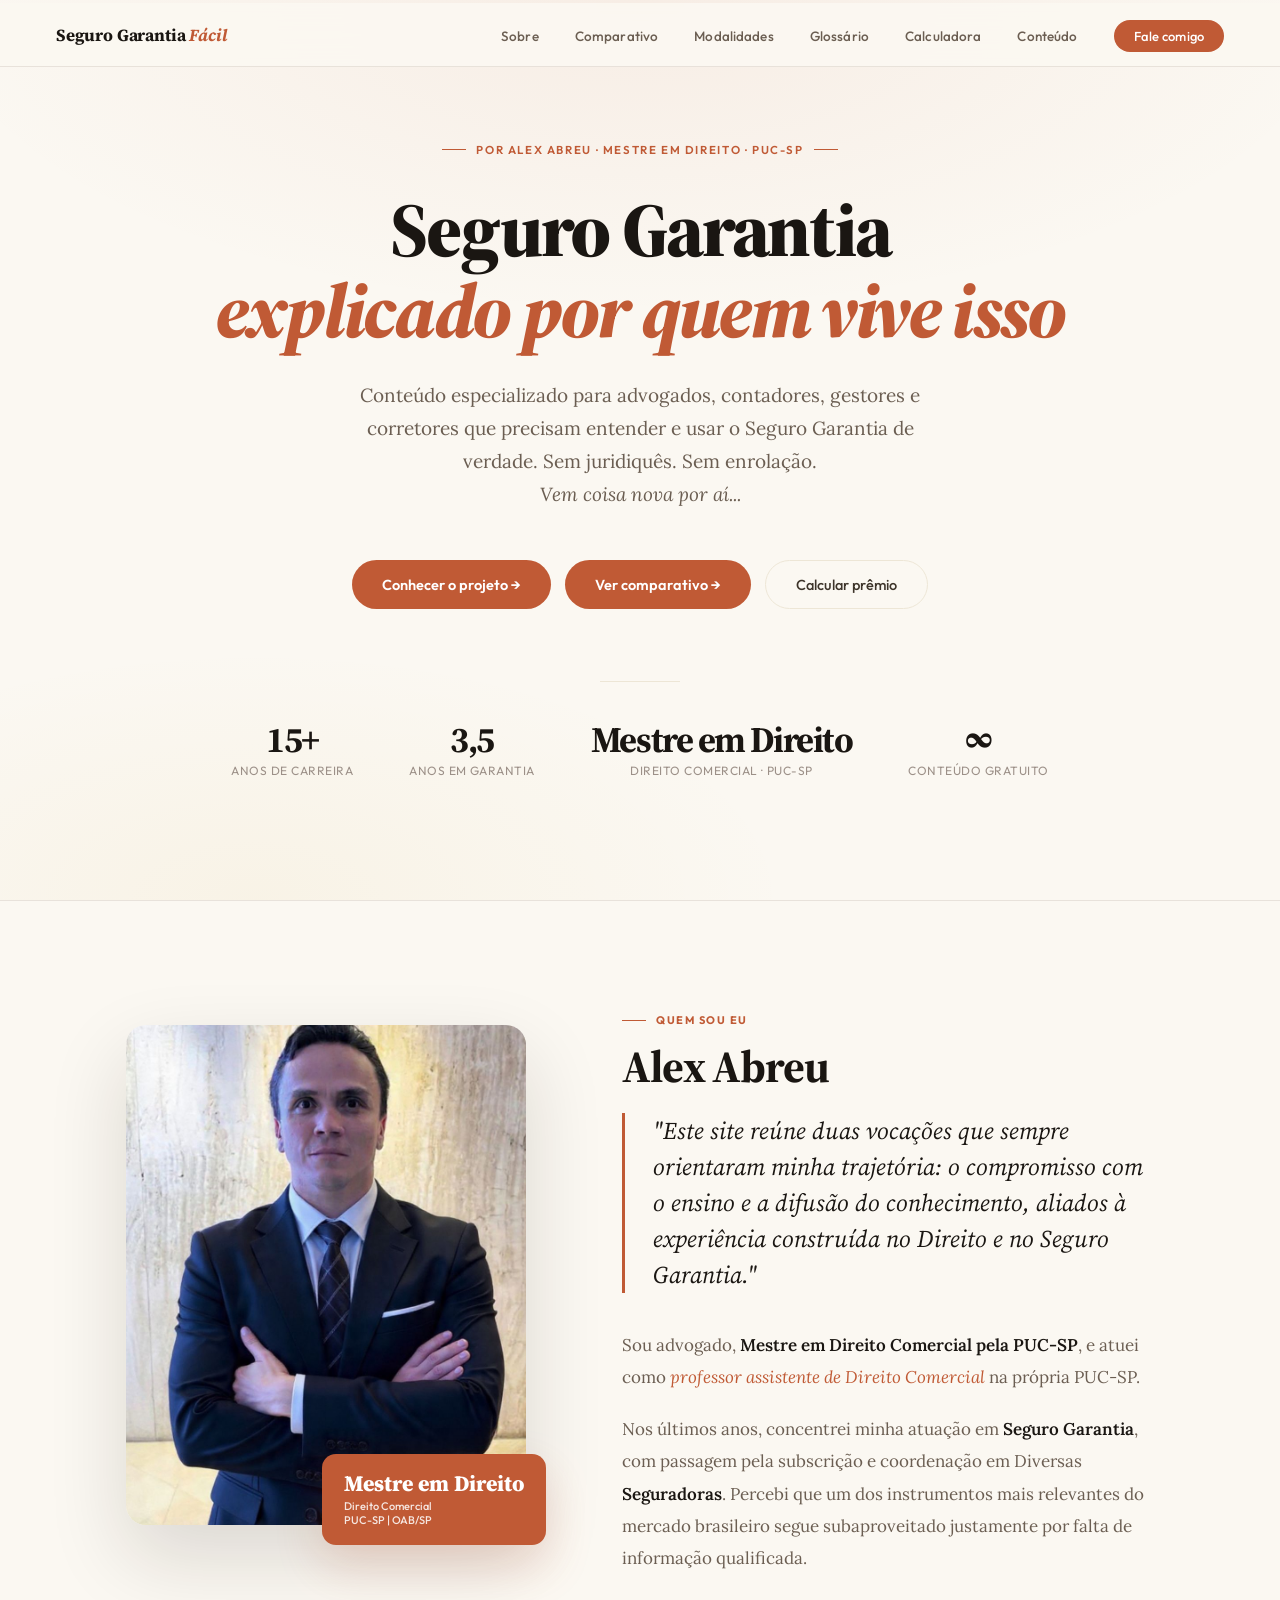
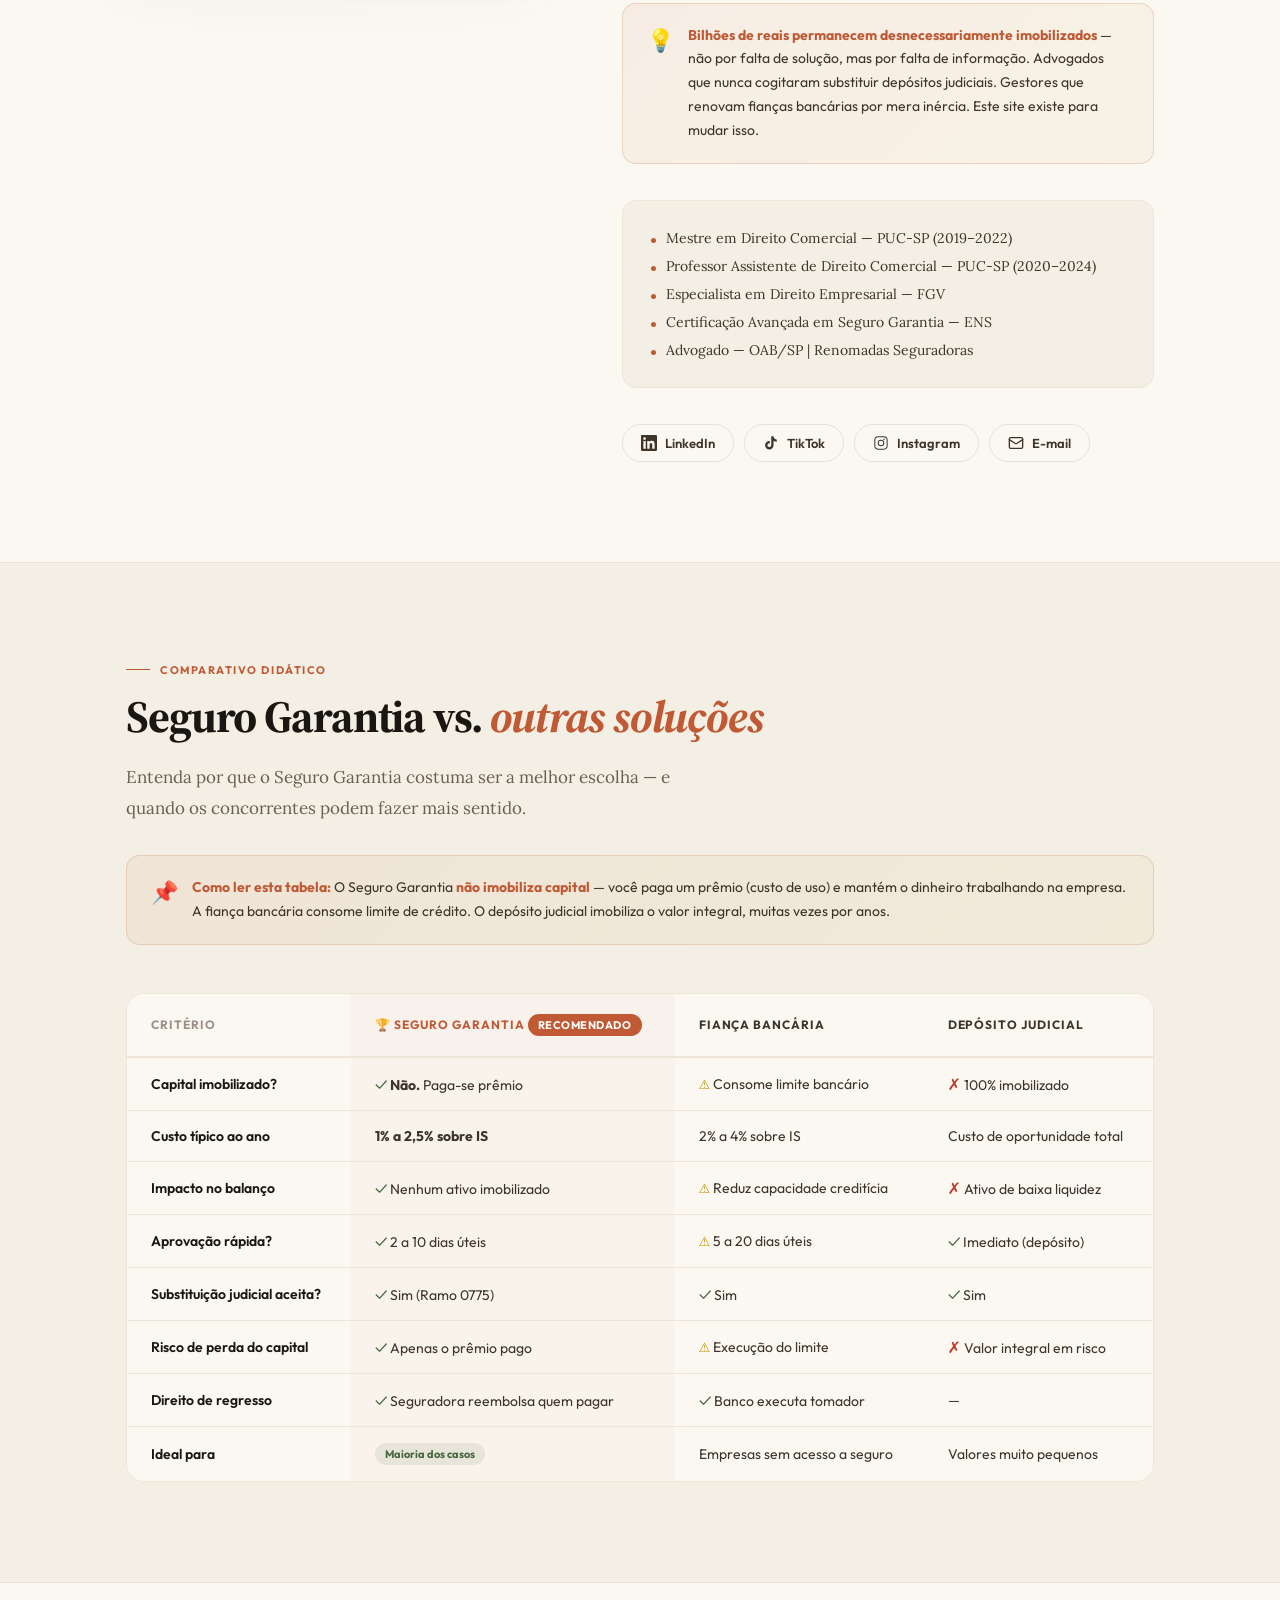
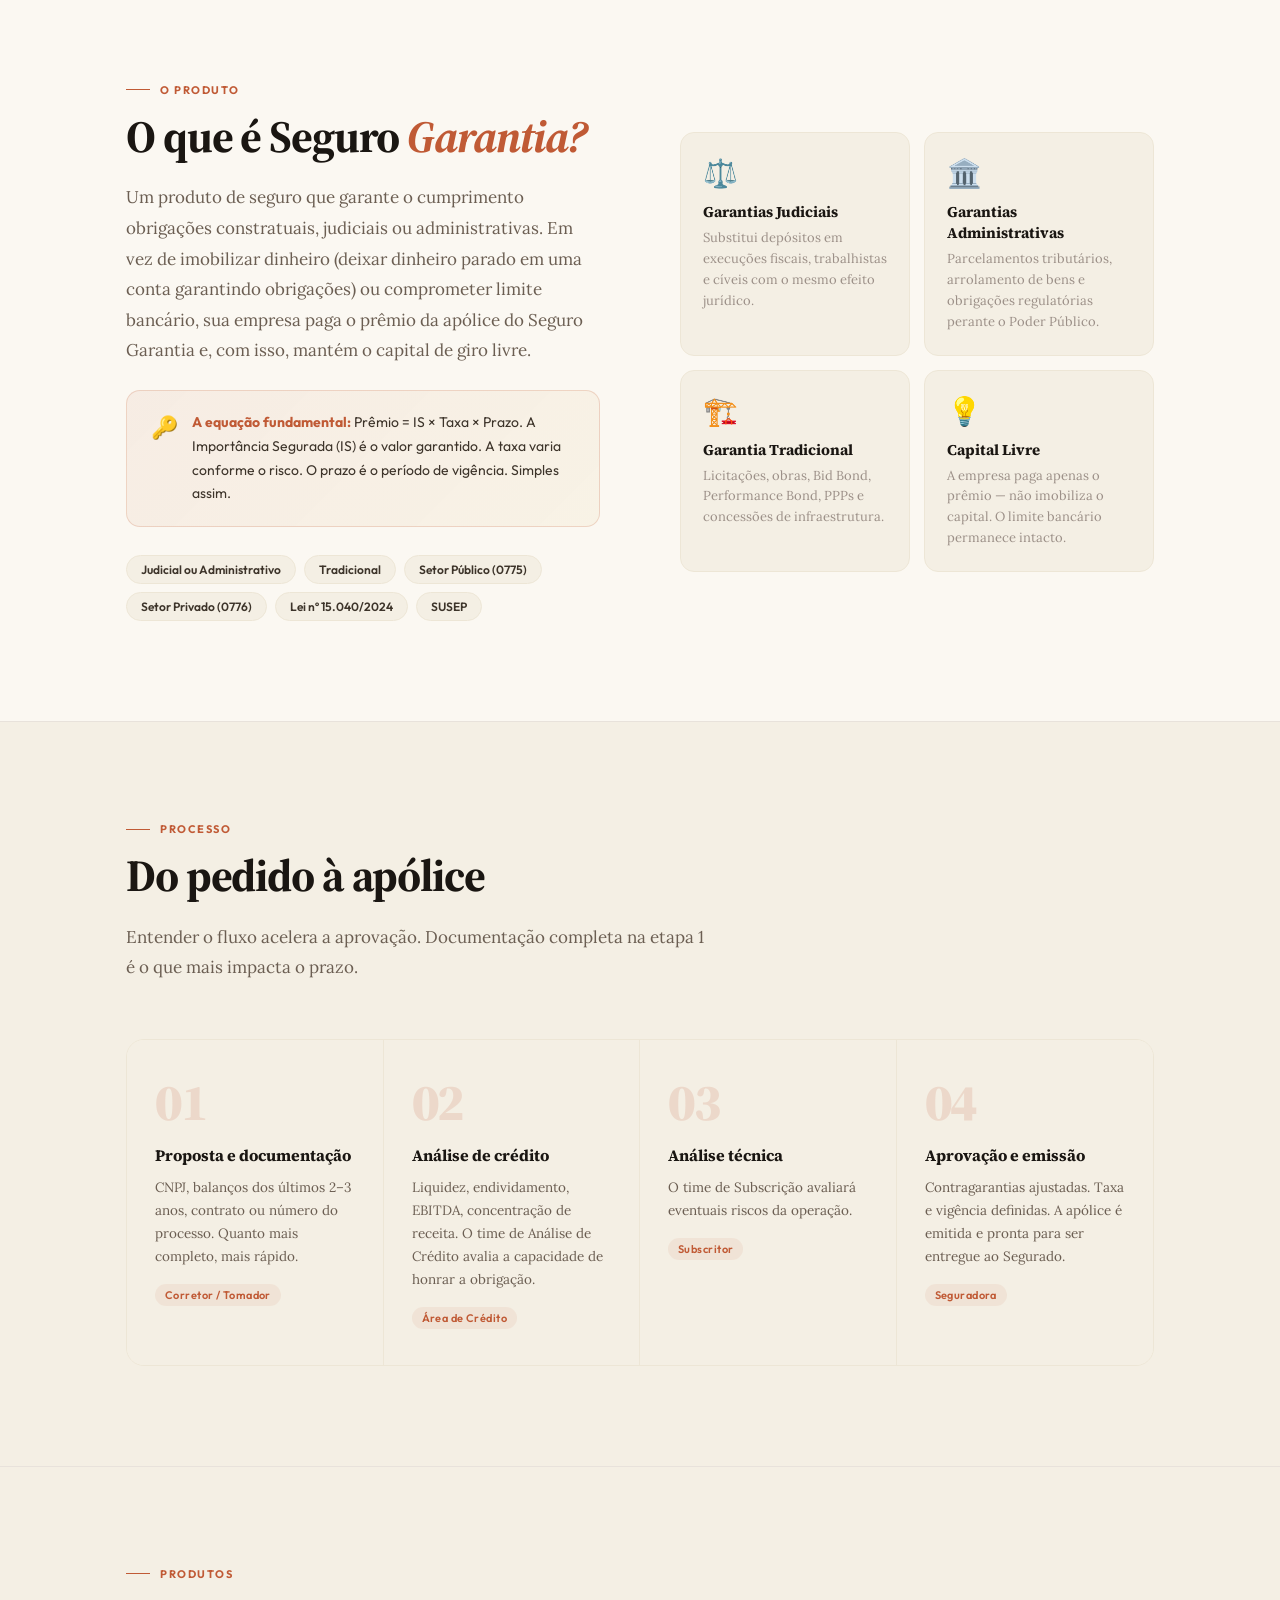
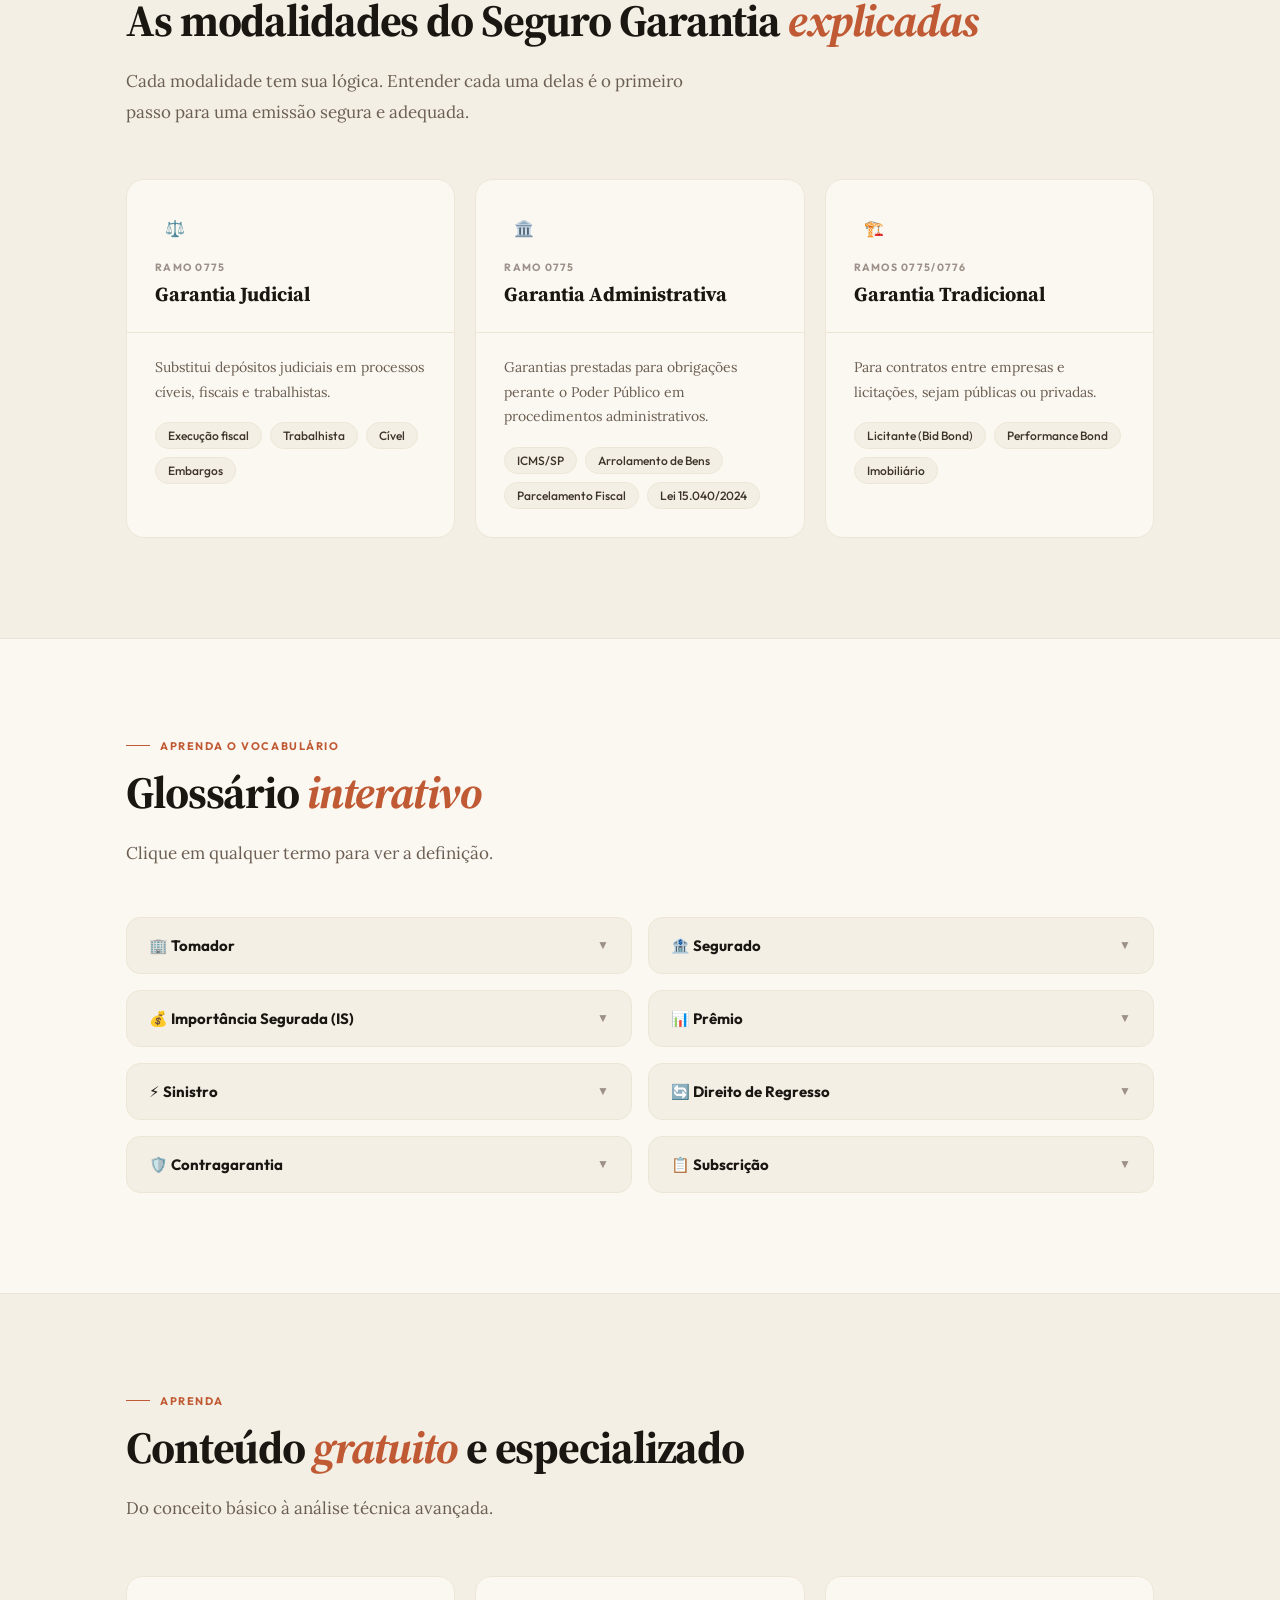
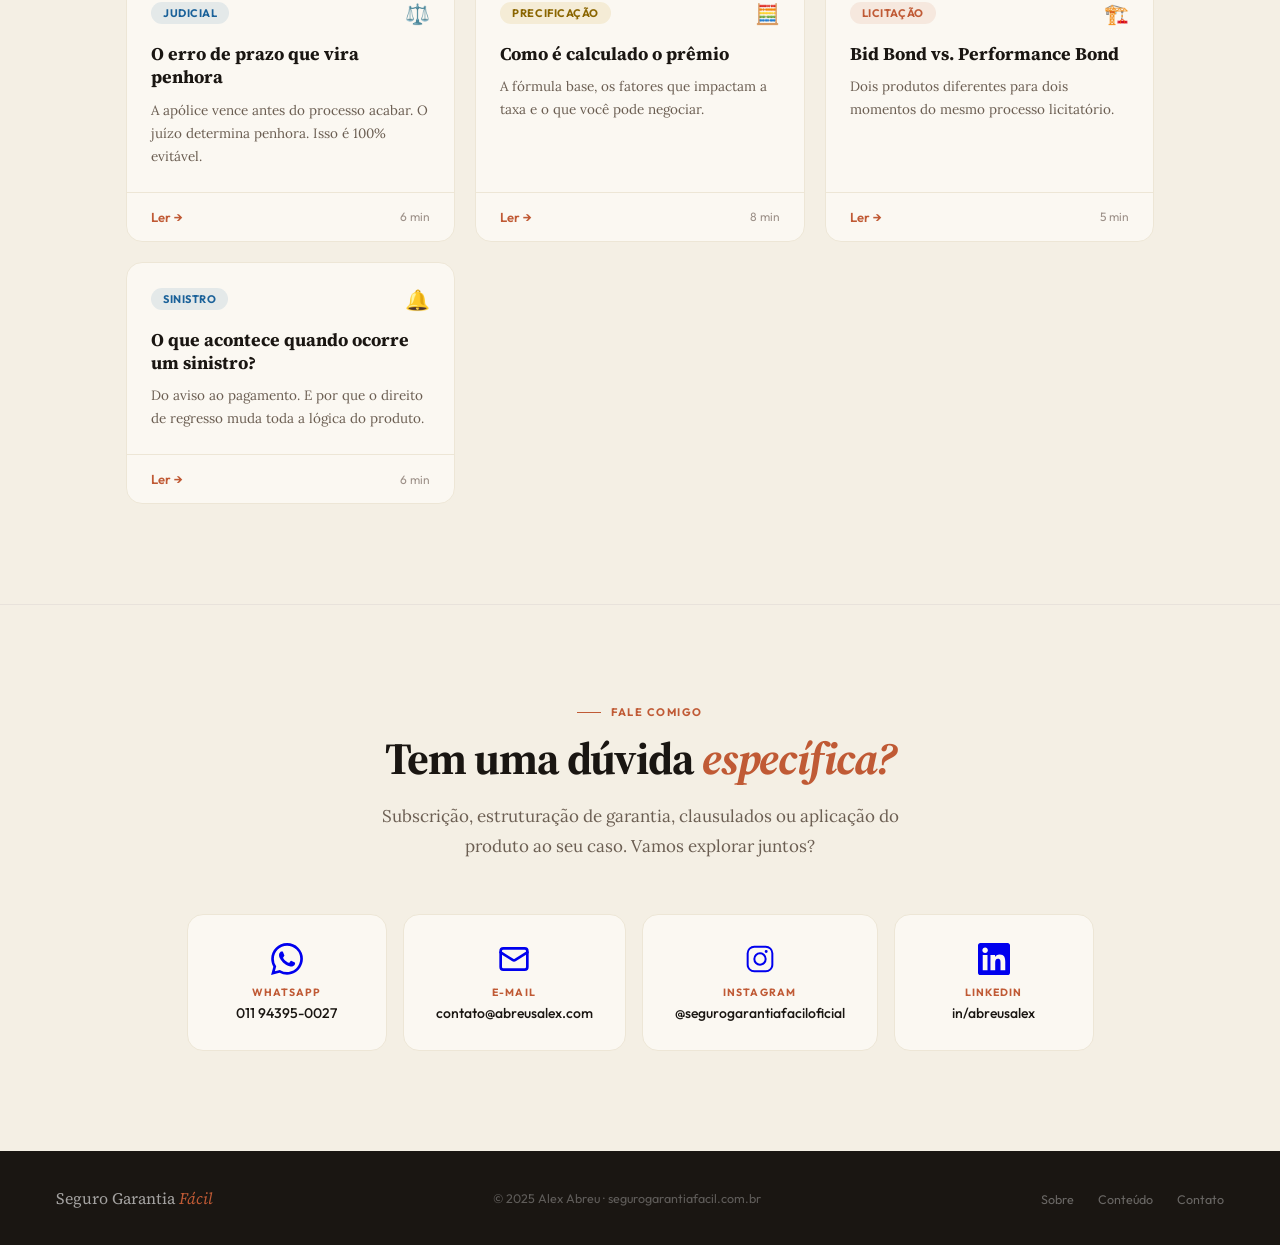
==== commit 451cf943: "Update index.html" ====
--- a/index.html
+++ b/index.html
@@ -545,7 +545,7 @@
   <div class="hero-kicker">por Alex Abreu · Mestre em Direito · PUC-SP</div>
   <h1 class="hero-h1">Seguro Garantia<br><em>explicado por quem vive isso</em></h1>
   <p class="hero-lead">
-    Conteúdo especializado para advogados, contadores, gestores e corretores que precisam entender — e usar — o Seguro Garantia de verdade. Sem juridiquês. Sem enrolação.<br><em>Vem coisa nova por aí...</em>
+    Conteúdo especializado para advogados, contadores, gestores e corretores que precisam entender e usar o Seguro Garantia de verdade. Sem juridiquês. Sem enrolação.<br><em>Vem coisa nova por aí...</em>
   </p>
   <div class="hero-actions">
     <a href="#sobre" class="btn-terra">Conhecer o projeto →</a>
@@ -555,7 +555,7 @@
   <div class="hero-line"></div>
   <div class="hero-stats">
     <div>
-      <div class="hero-stat-n counter" data-target="10" data-suffix="+">0+</div>
+      <div class="hero-stat-n counter" data-target="15" data-suffix="+">0+</div>
       <div class="hero-stat-l">anos de carreira</div>
     </div>
     <div>
@@ -948,7 +948,7 @@
   <div class="container">
     <div class="eyebrow" style="justify-content:center">Fale comigo</div>
     <h2 class="h2">Tem uma dúvida <em>específica?</em></h2>
-    <p class="lead-text">Subscrição, estruturação de garantia, clausulados ou aplicação do produto ao seu caso. Vamos explorar juntos?.</p>
+    <p class="lead-text">Subscrição, estruturação de garantia, clausulados ou aplicação do produto ao seu caso. Vamos explorar juntos?</p>
     <div class="cta-cards">
       <a href="https://wa.me/5511943950027" target="_blank" class="cta-card">
         <span class="cta-ico"><svg width="32" height="32" viewBox="0 0 24 24" fill="currentColor"><path d="M17.472 14.382c-.297-.149-1.758-.867-2.03-.967-.273-.099-.471-.148-.67.15-.197.297-.767.966-.94 1.164-.173.199-.347.223-.644.075-.297-.15-1.255-.463-2.39-1.475-.883-.788-1.48-1.761-1.653-2.059-.173-.297-.018-.458.13-.606.134-.133.298-.347.446-.52.149-.174.198-.298.298-.497.099-.198.05-.371-.025-.52-.075-.149-.669-1.612-.916-2.207-.242-.579-.487-.5-.669-.51-.173-.008-.371-.01-.57-.01-.198 0-.52.074-.792.372-.272.297-1.04 1.016-1.04 2.479 0 1.462 1.065 2.875 1.213 3.074.149.198 2.096 3.2 5.077 4.487.709.306 1.262.489 1.694.625.712.227 1.36.195 1.871.118.571-.085 1.758-.719 2.006-1.413.248-.694.248-1.289.173-1.413-.074-.124-.272-.198-.57-.347m-5.421 7.403h-.004a9.87 9.87 0 01-5.031-1.378l-.361-.214-3.741.982.998-3.648-.235-.374a9.86 9.86 0 01-1.51-5.26c.001-5.45 4.436-9.884 9.888-9.884 2.64 0 5.122 1.03 6.988 2.898a9.825 9.825 0 012.893 6.994c-.003 5.45-4.437 9.884-9.885 9.884m8.413-18.297A11.815 11.815 0 0012.05 0C5.495 0 .16 5.335.157 11.892c0 2.096.547 4.142 1.588 5.945L.057 24l6.305-1.654a11.882 11.882 0 005.683 1.448h.005c6.554 0 11.89-5.335 11.893-11.893a11.821 11.821 0 00-3.48-8.413z"></path></svg></span>
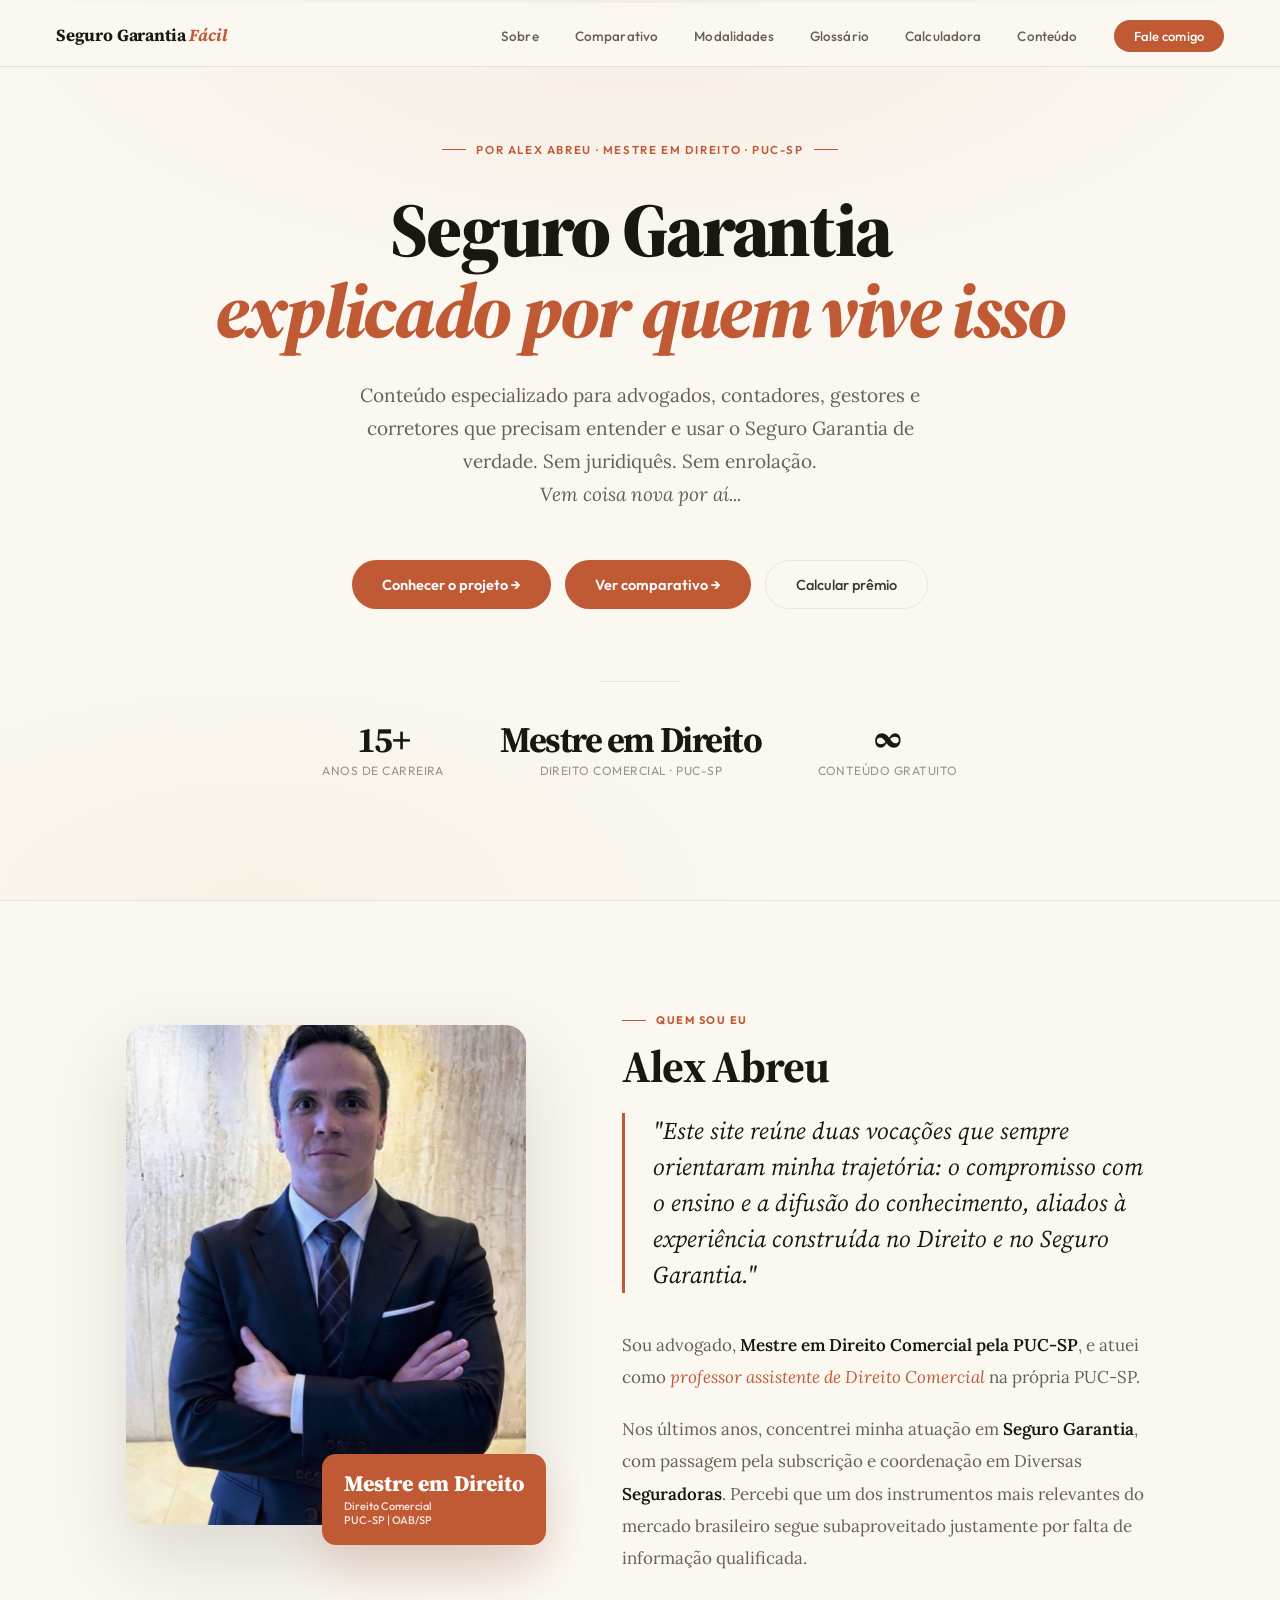
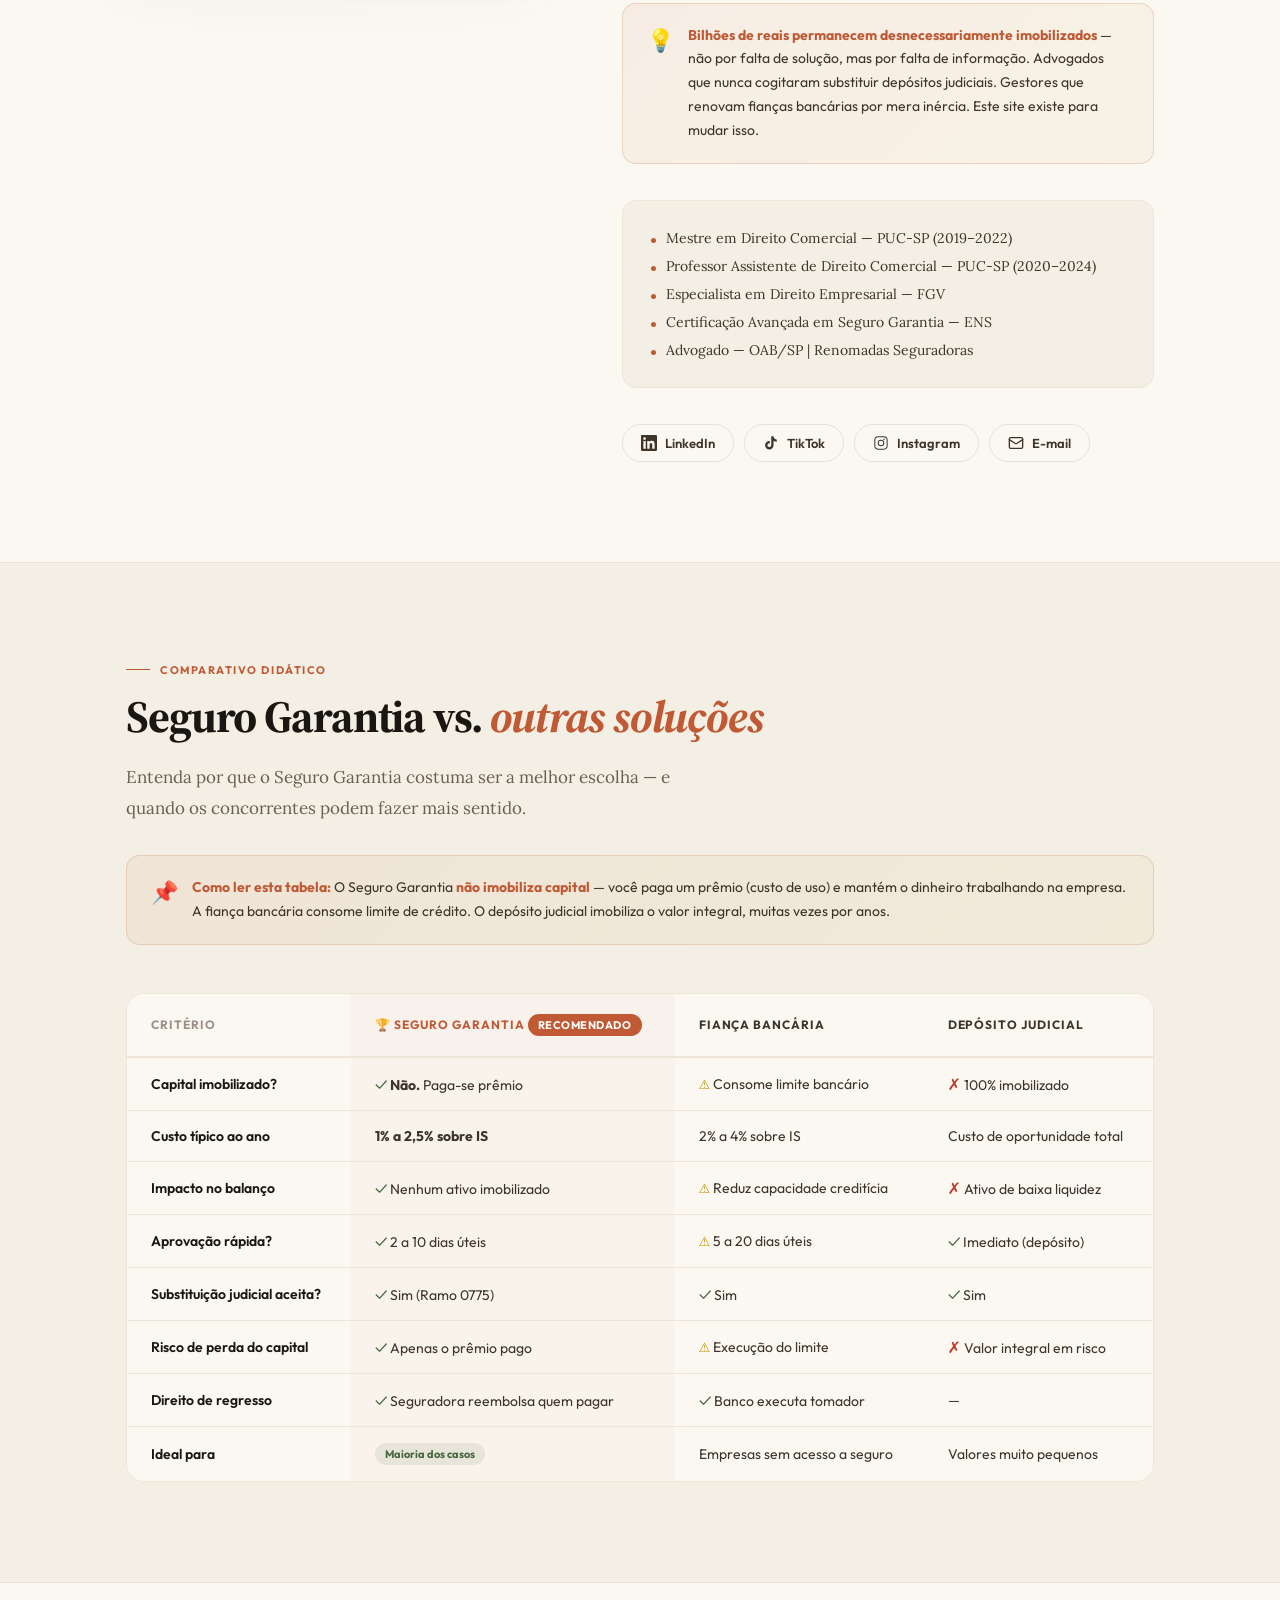
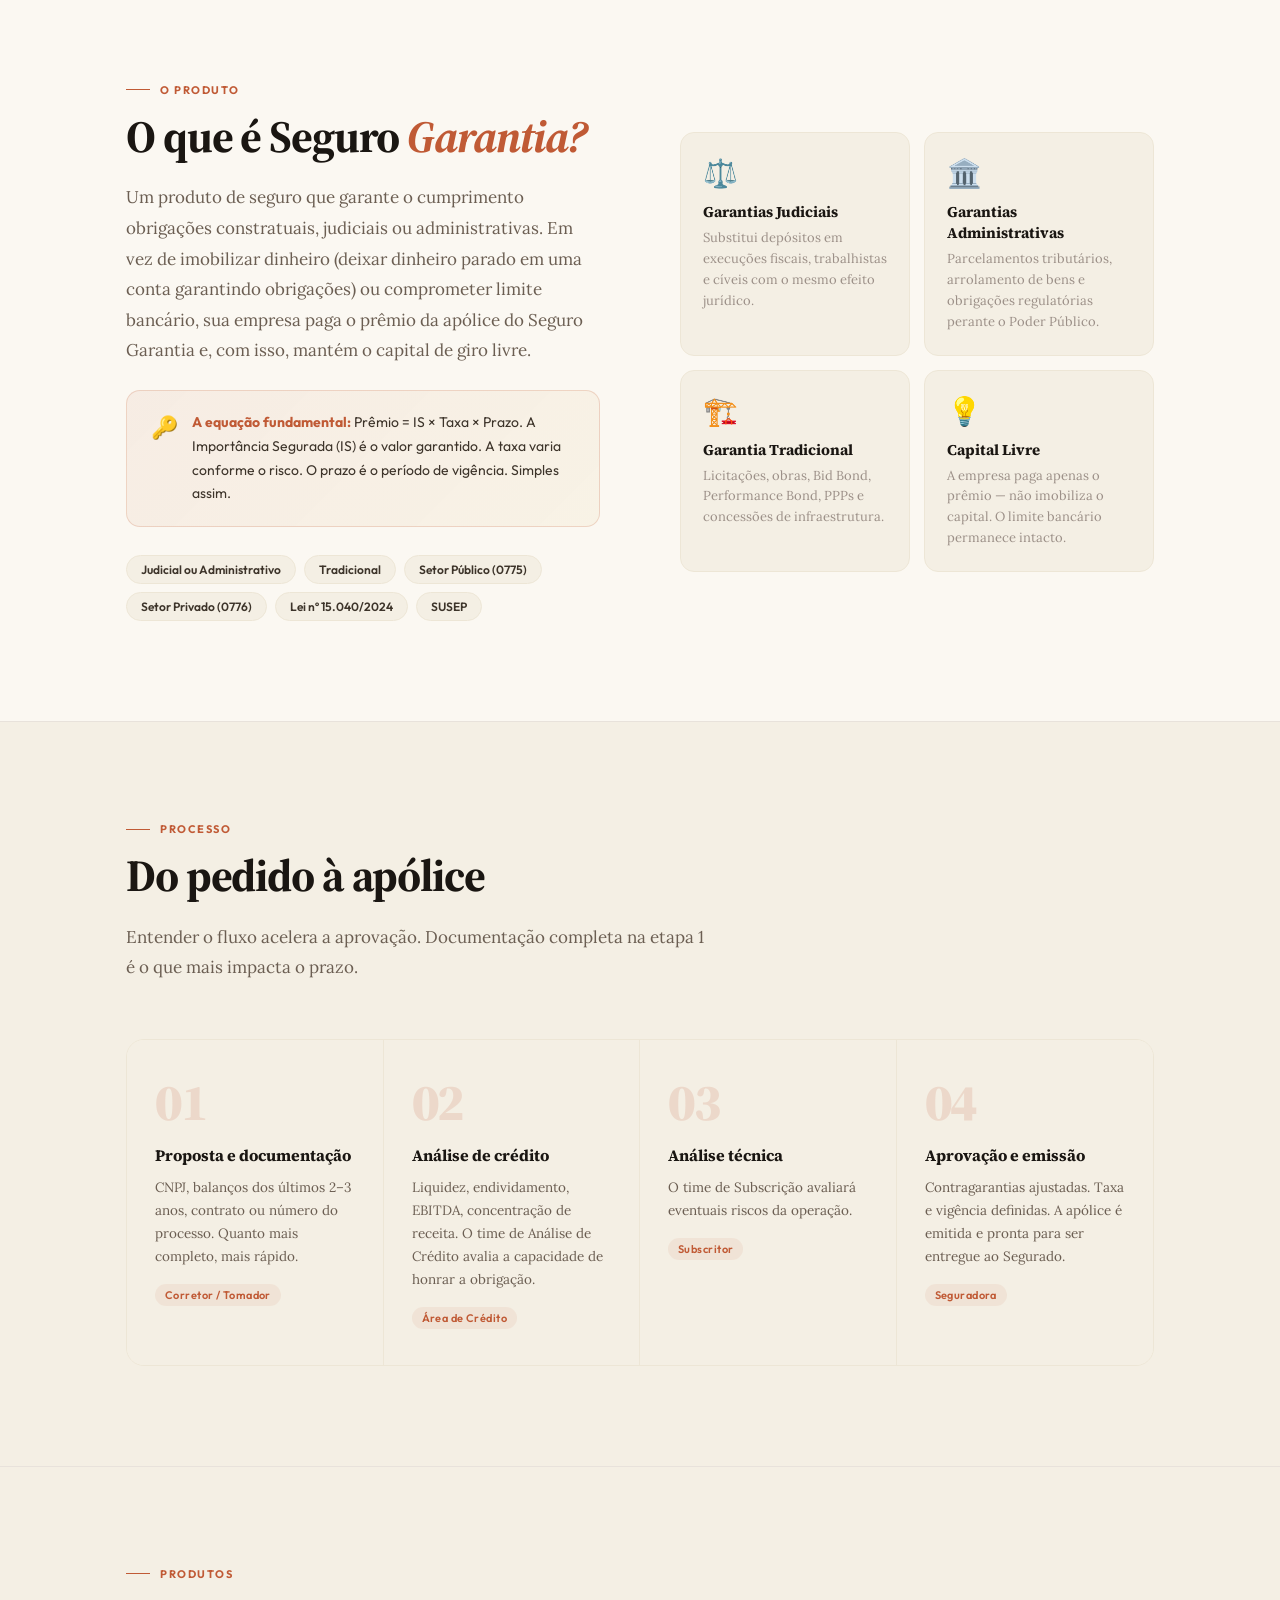
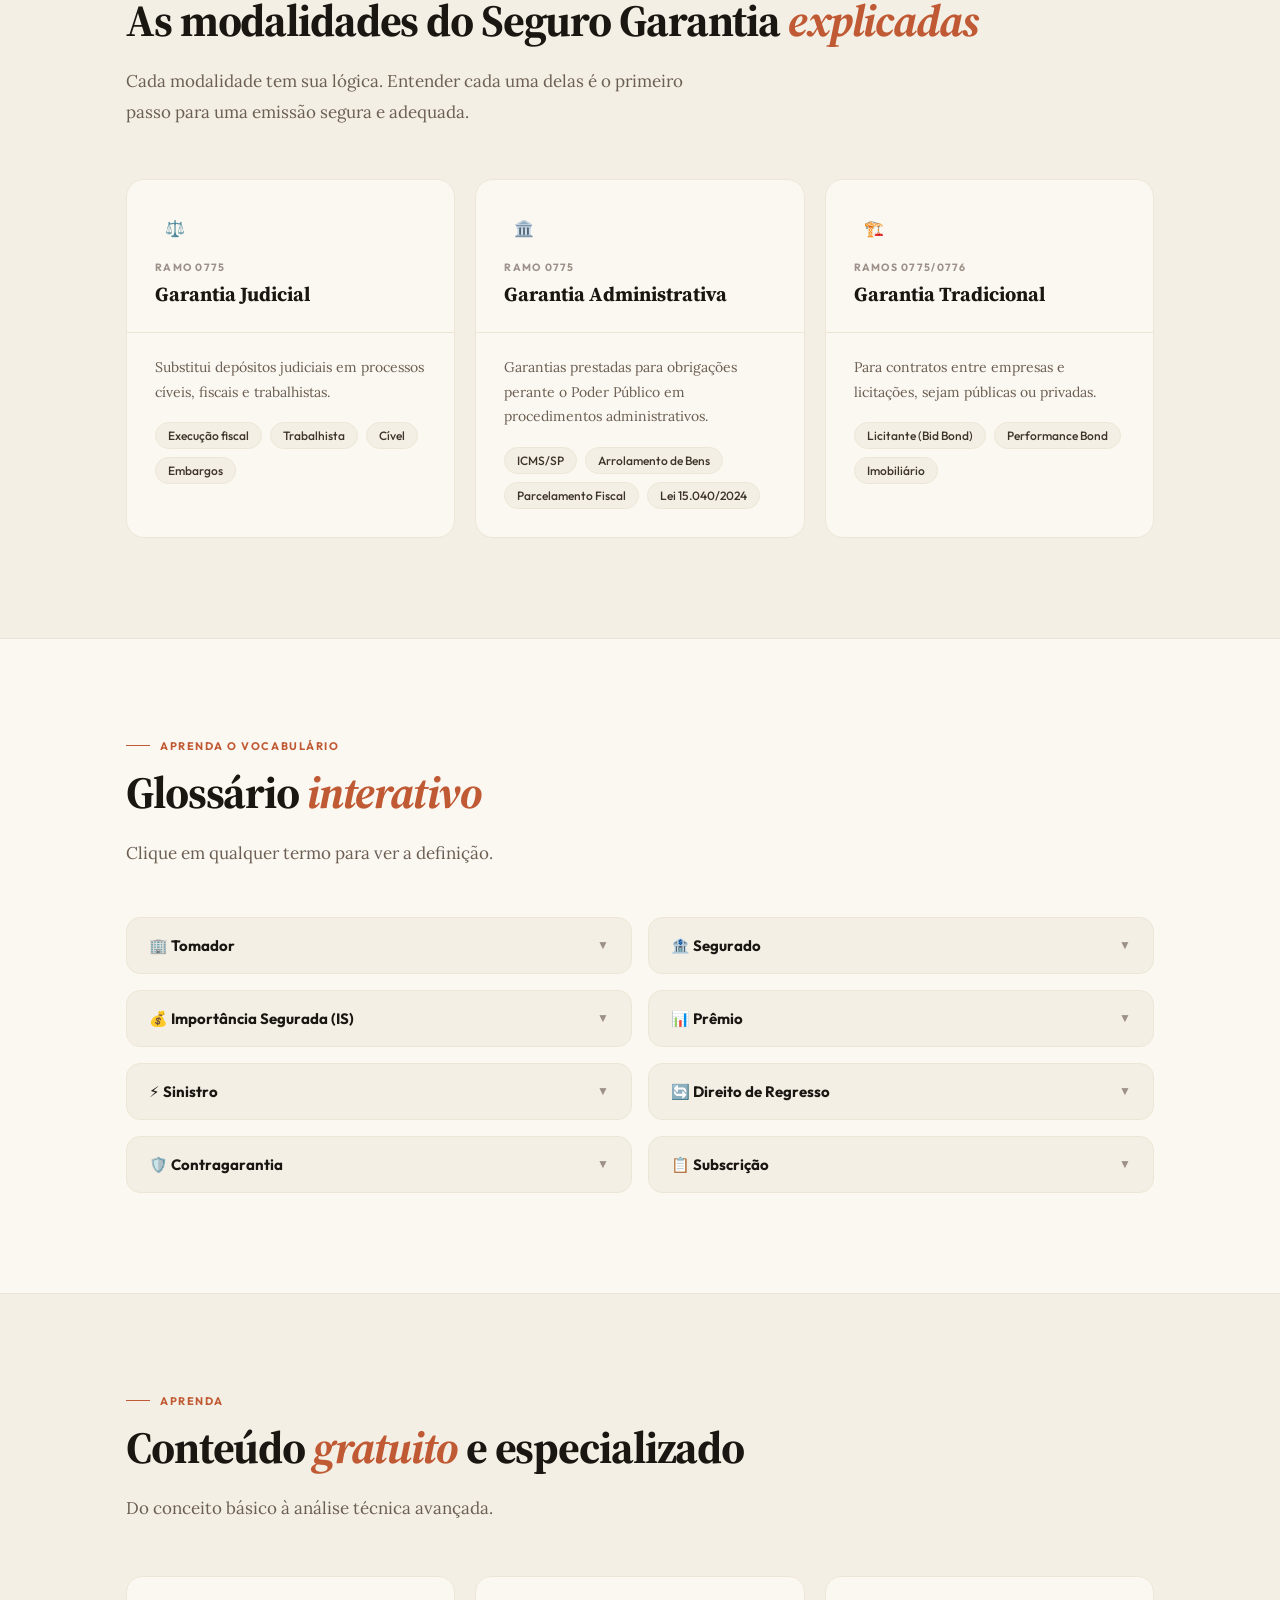
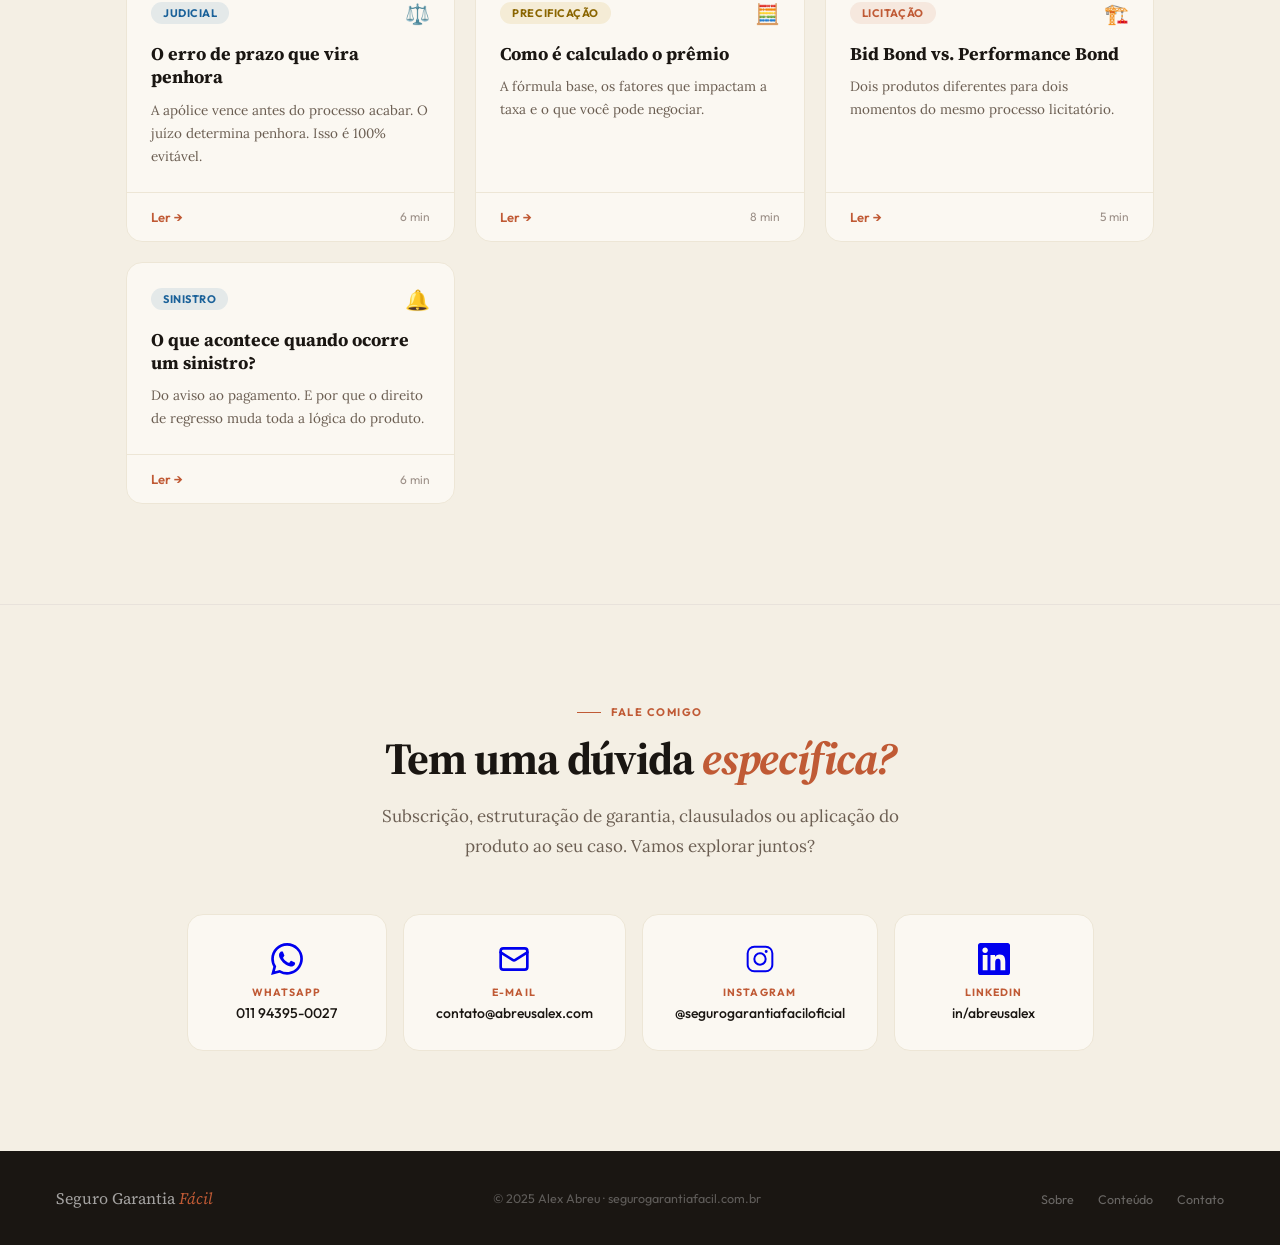
==== commit 2d1b9369: "Atualizar o index.html" ====
--- a/index.html
+++ b/index.html
@@ -559,10 +559,6 @@
       <div class="hero-stat-l">anos de carreira</div>
     </div>
     <div>
-      <div class="hero-stat-n counter" data-target="3" data-suffix=",5">0</div>
-      <div class="hero-stat-l">anos em garantia</div>
-    </div>
-    <div>
       <div class="hero-stat-n">Mestre em Direito</div>
       <div class="hero-stat-l">Direito Comercial · PUC-SP</div>
     </div>
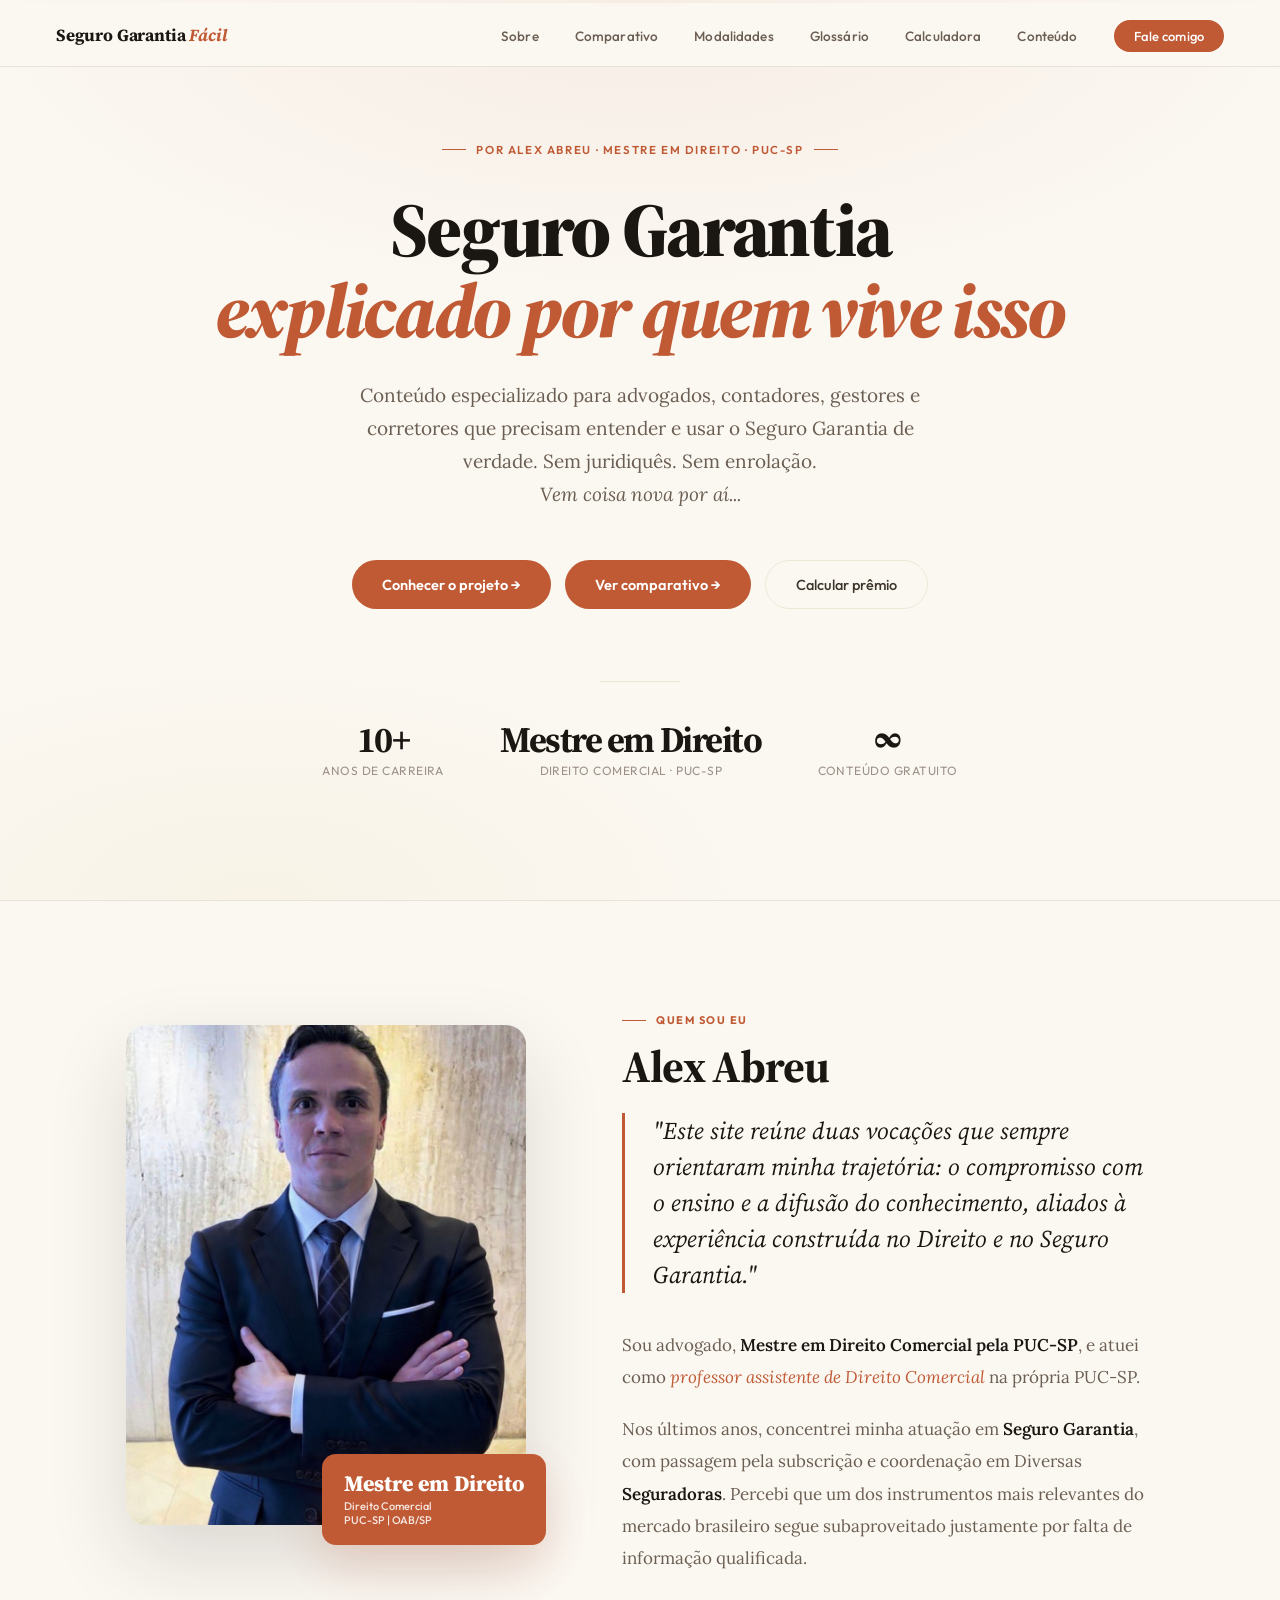
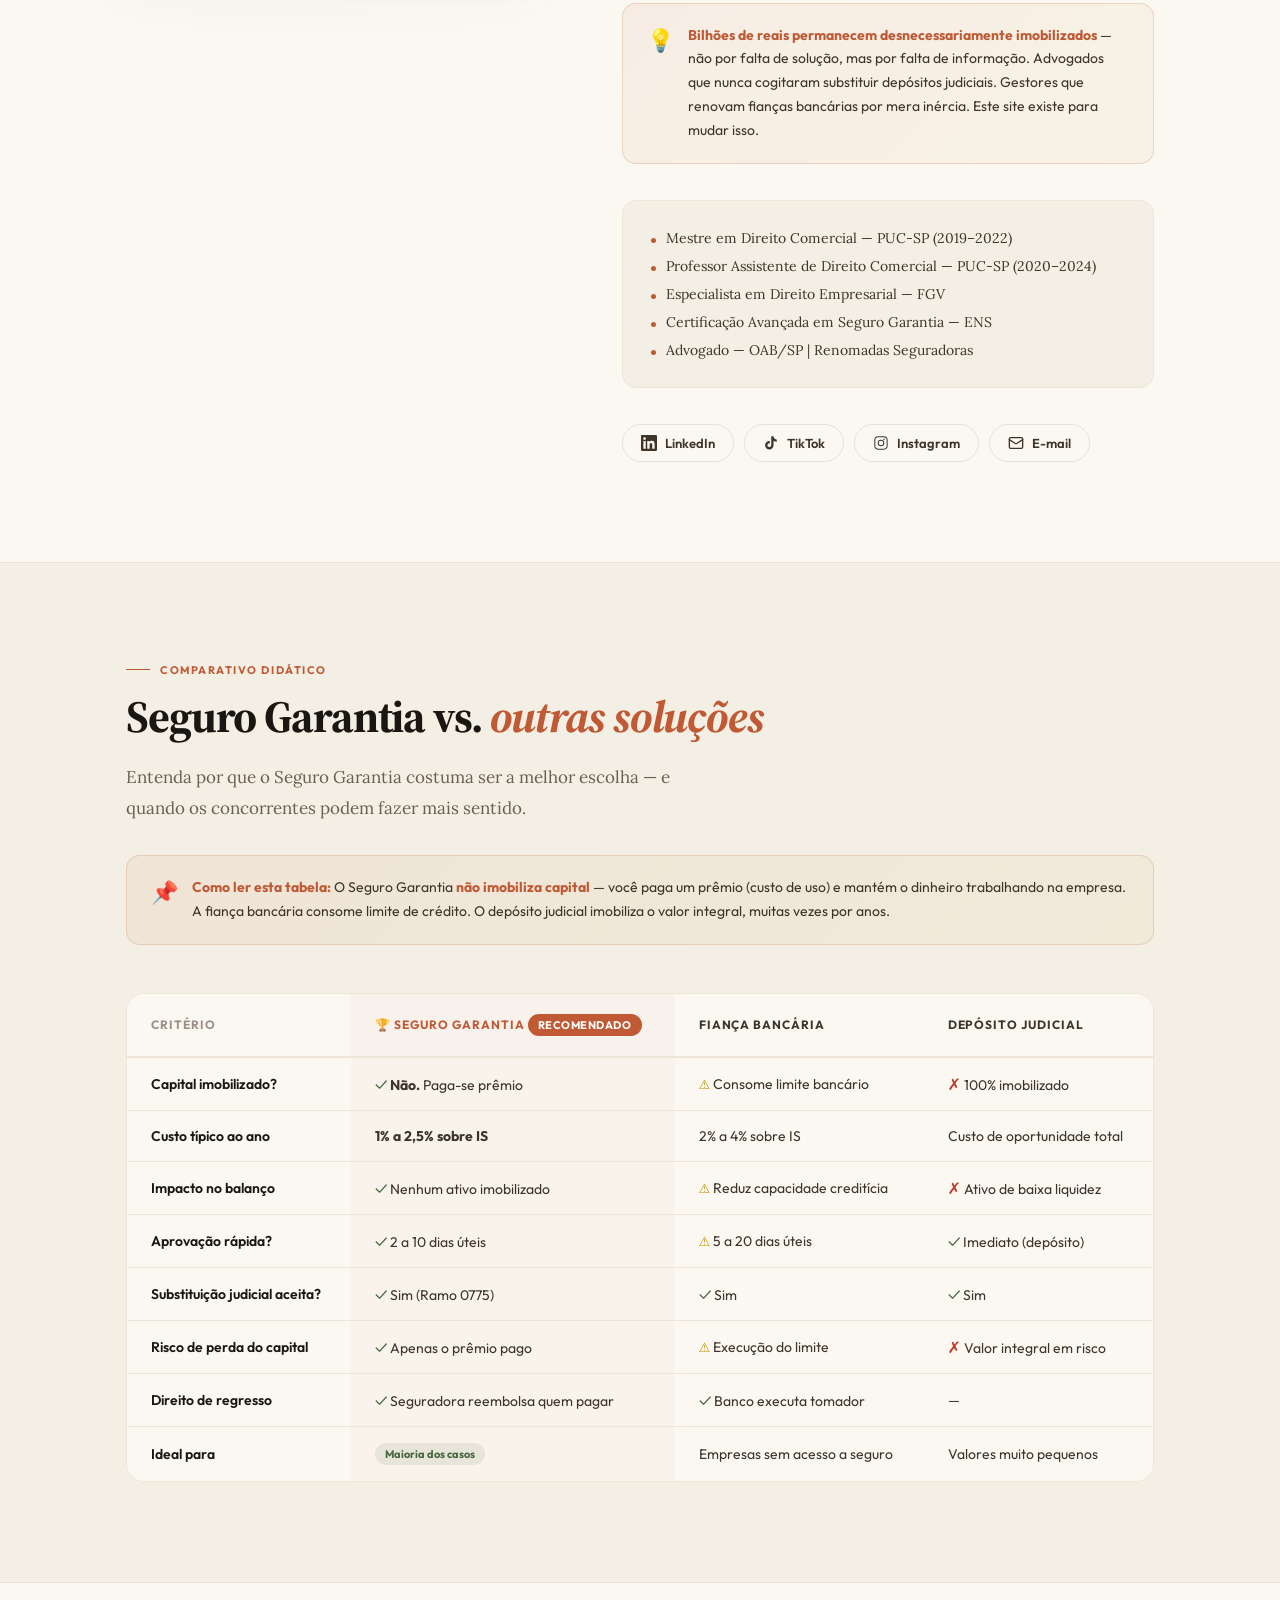
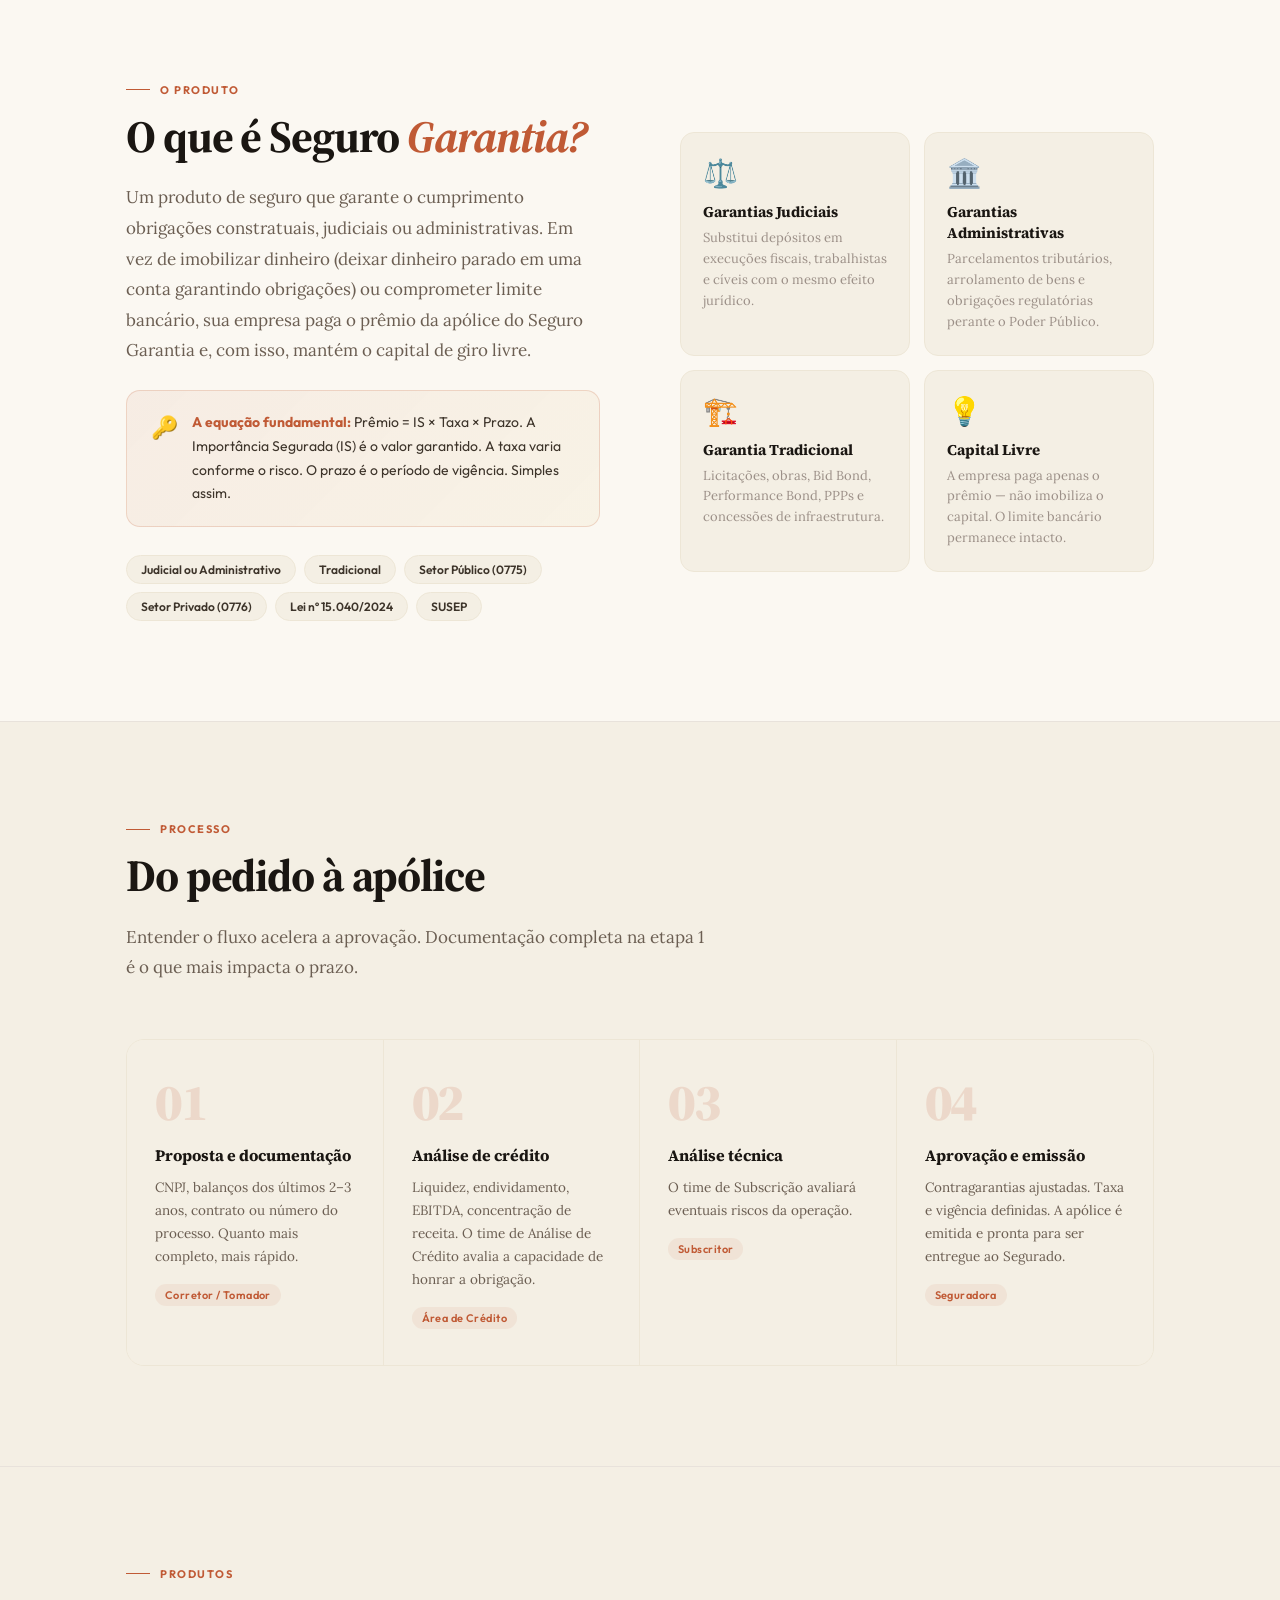
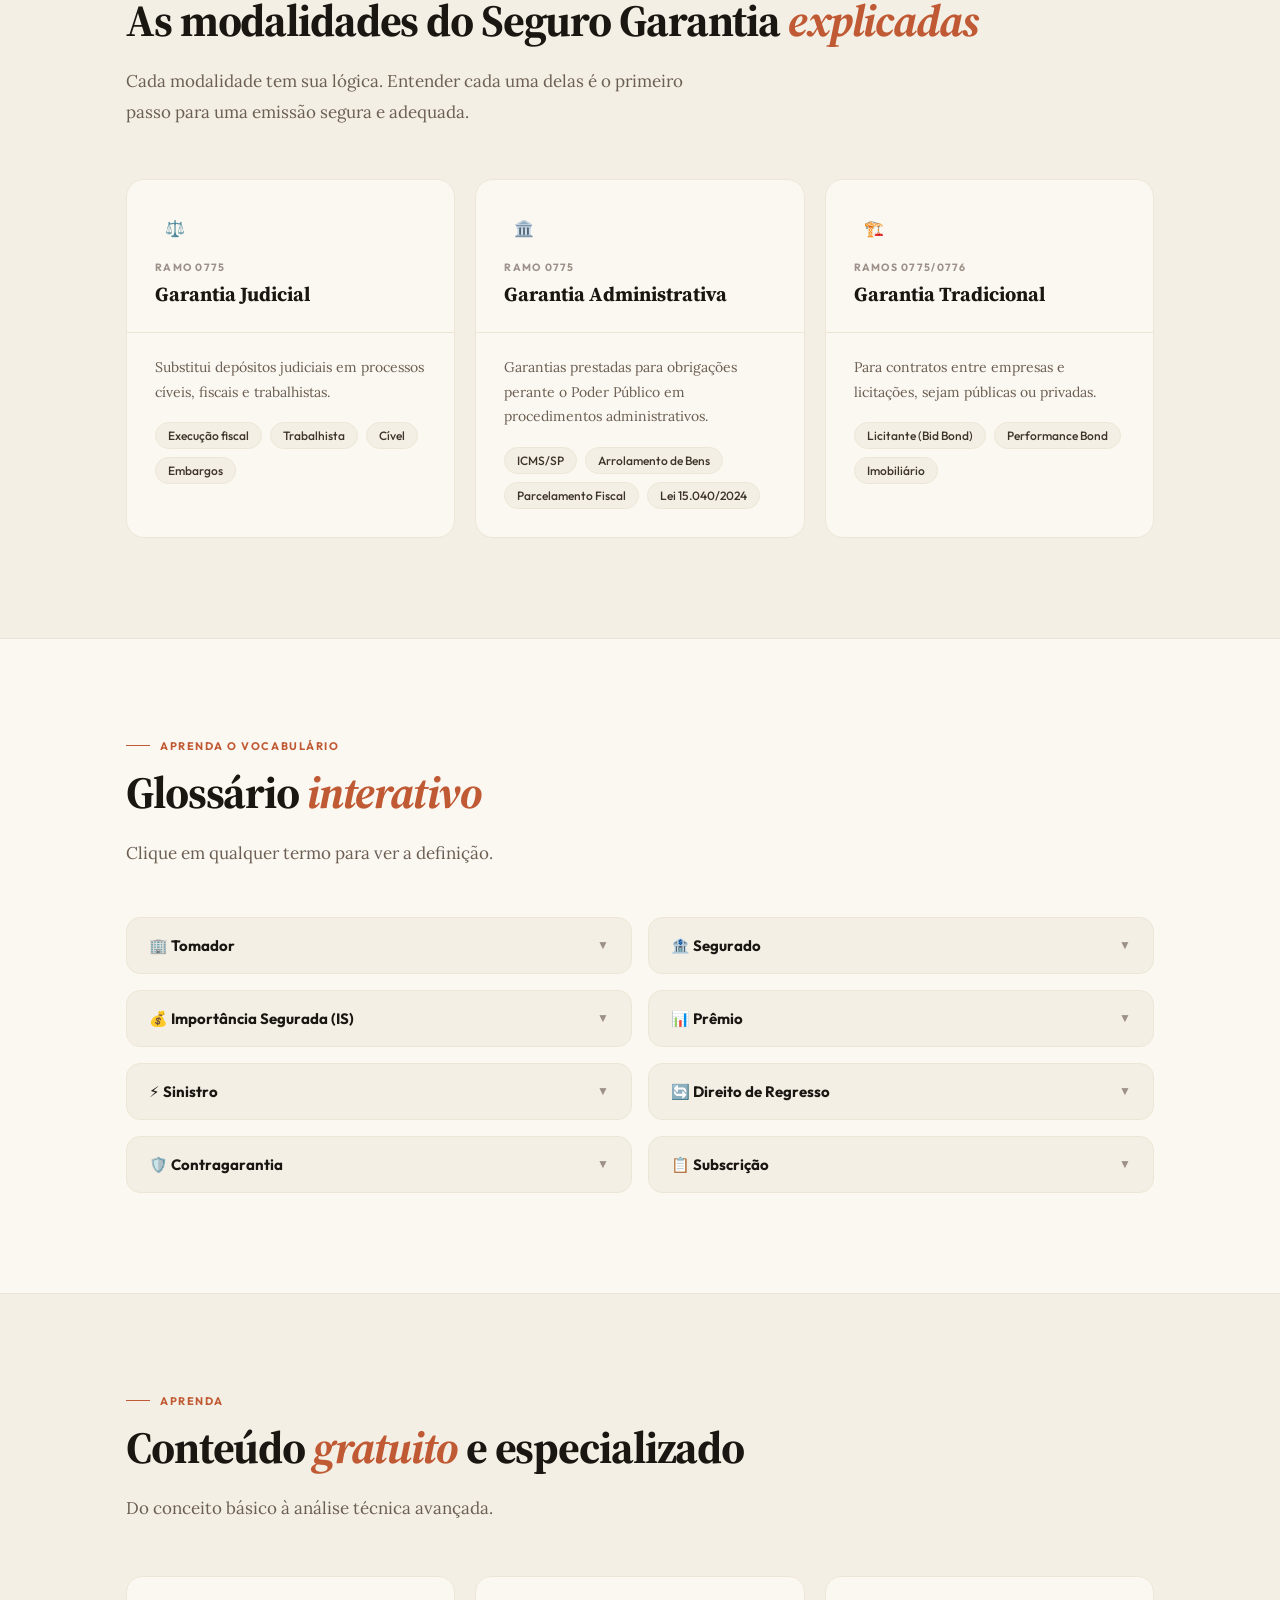
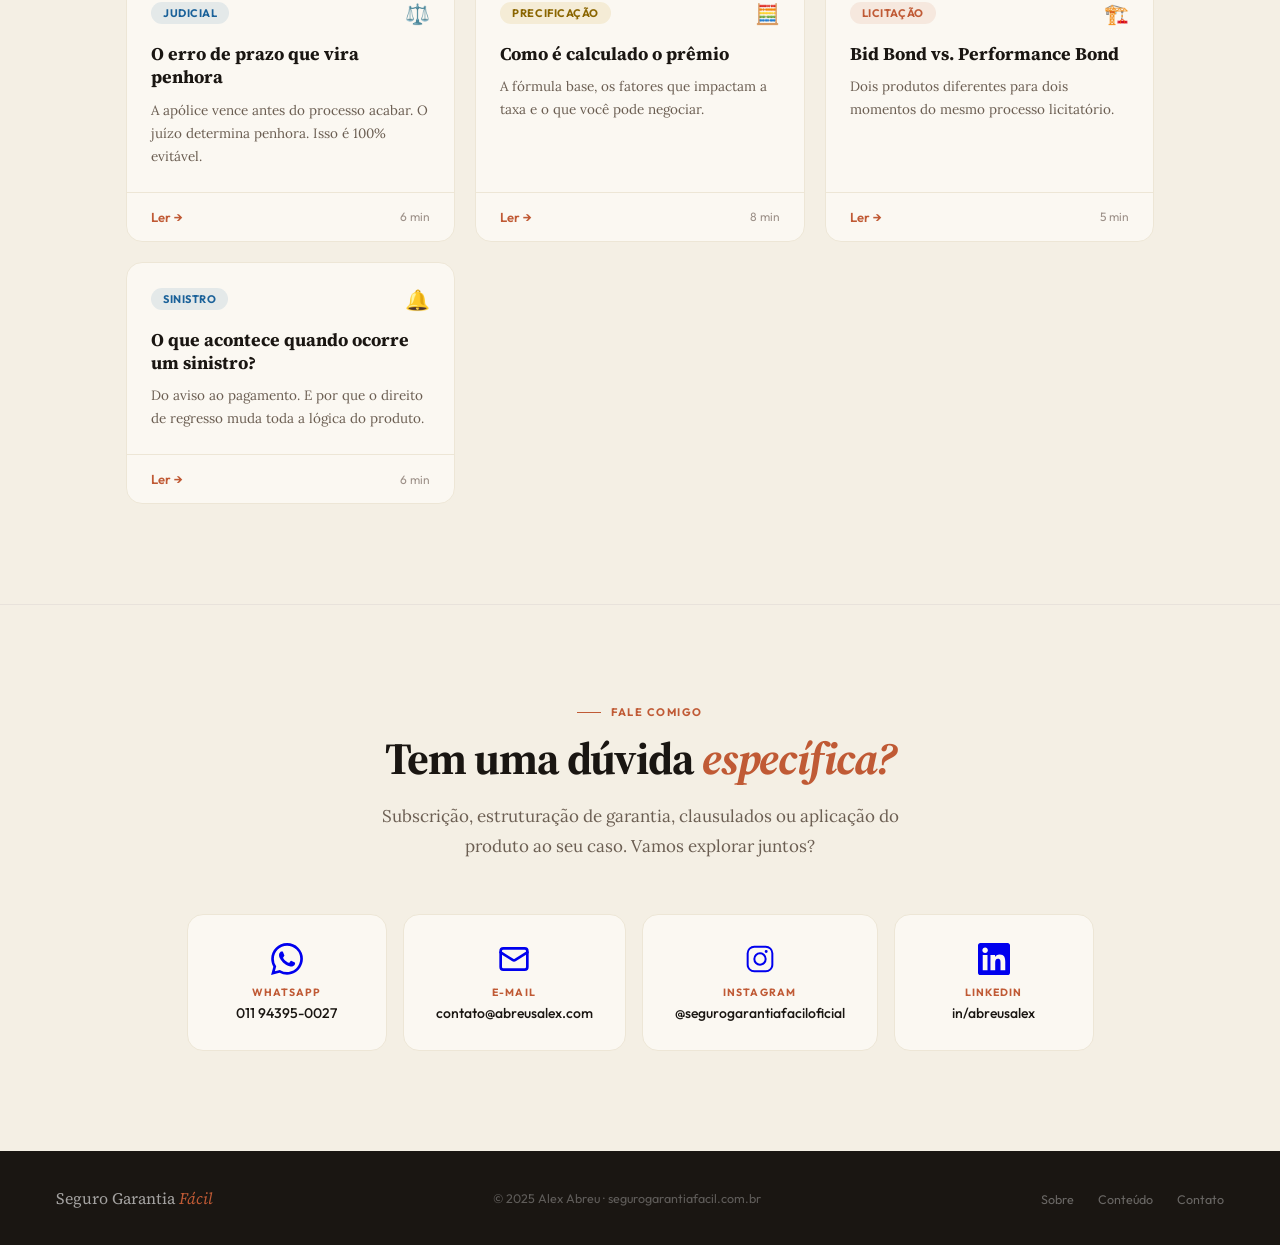
==== commit 1d0e7ec4: "Atualizar o index.html" ====
--- a/index.html
+++ b/index.html
@@ -555,7 +555,7 @@
   <div class="hero-line"></div>
   <div class="hero-stats">
     <div>
-      <div class="hero-stat-n counter" data-target="15" data-suffix="+">0+</div>
+      <div class="hero-stat-n counter" data-target="10" data-suffix="+">0+</div>
       <div class="hero-stat-l">anos de carreira</div>
     </div>
     <div>
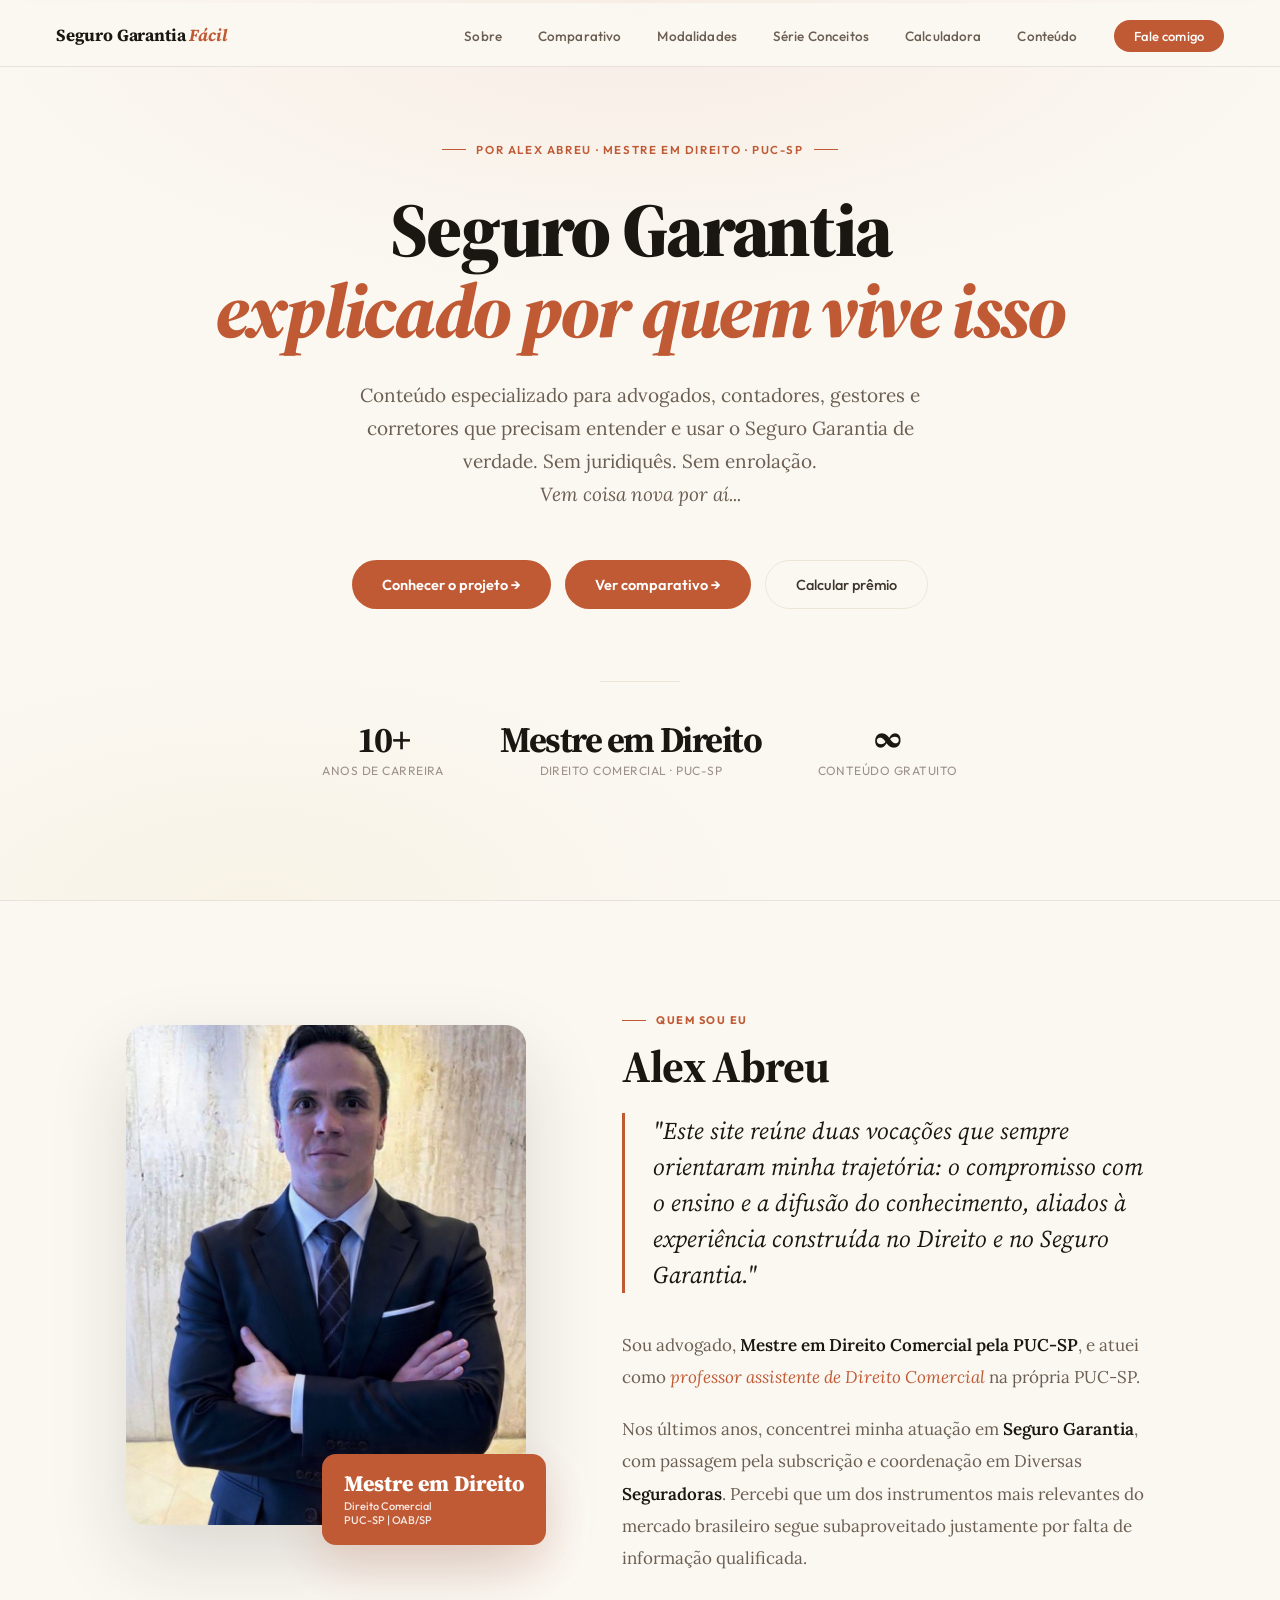
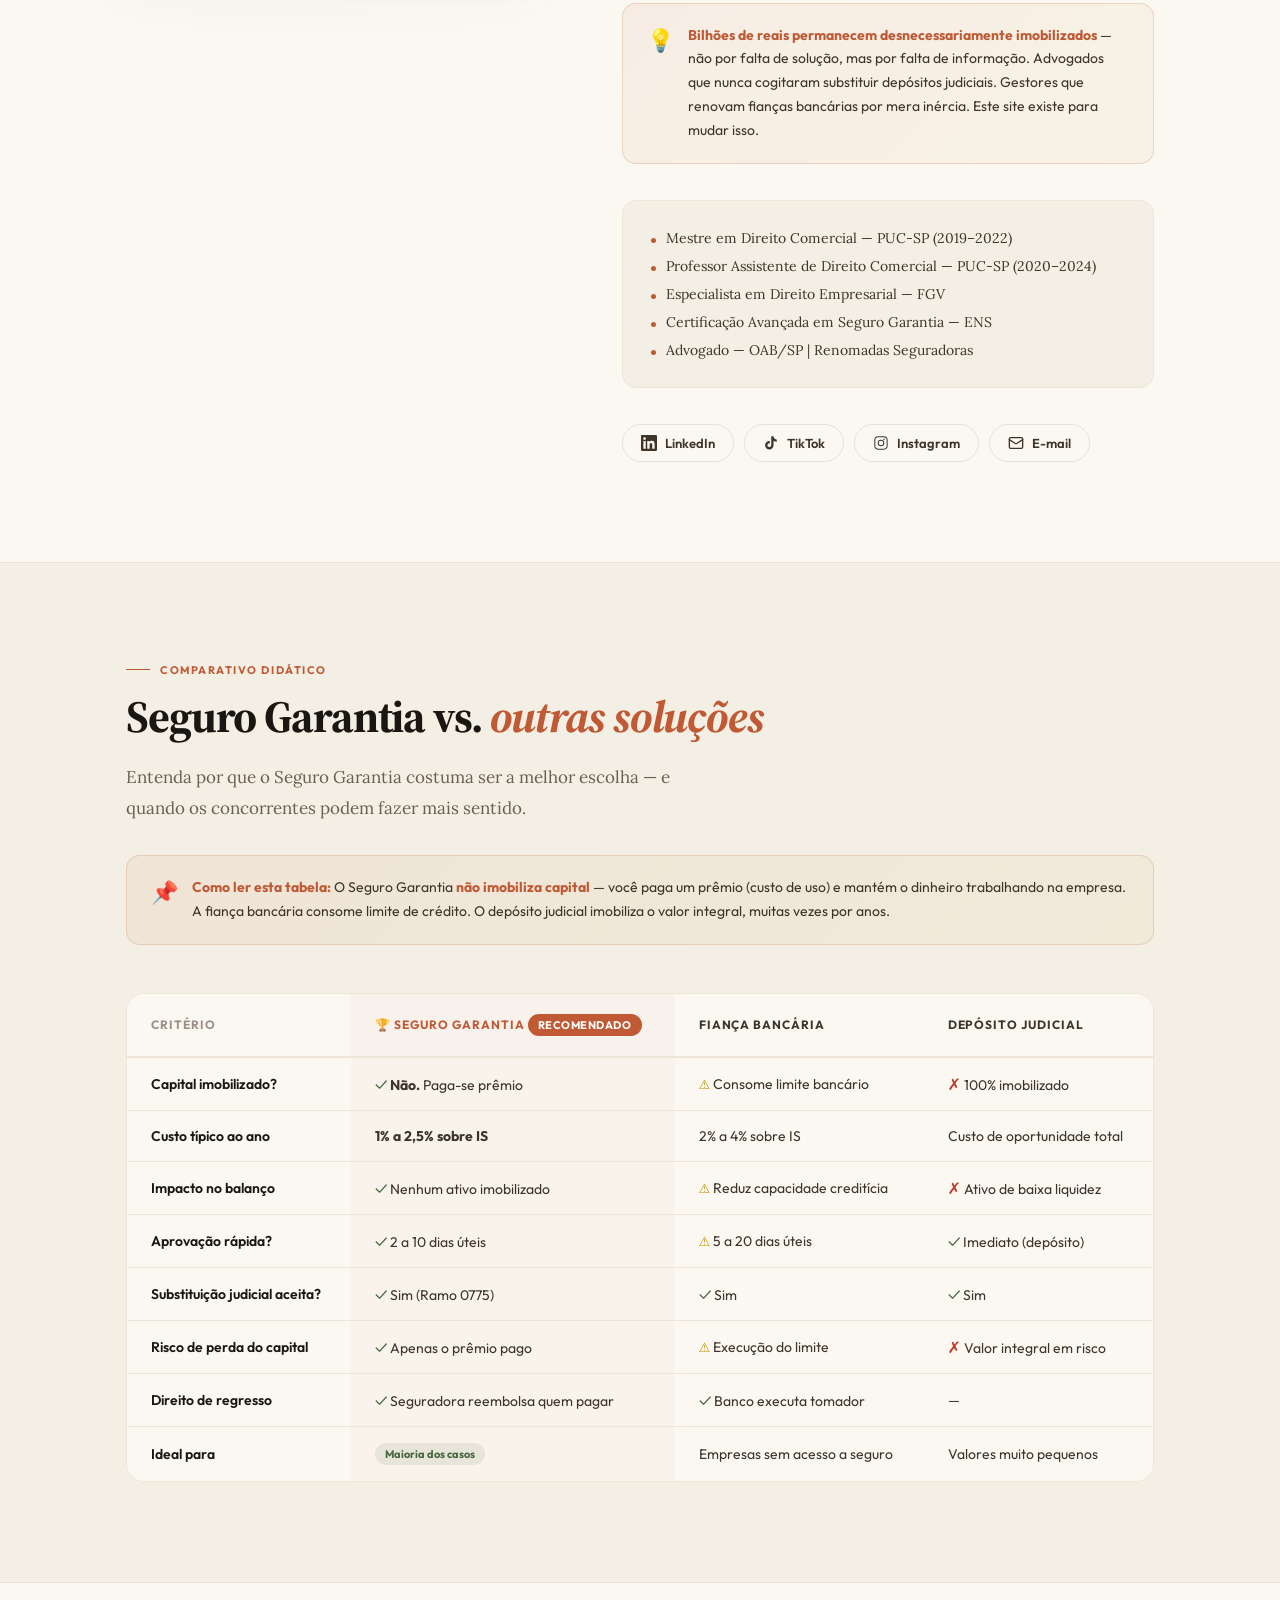
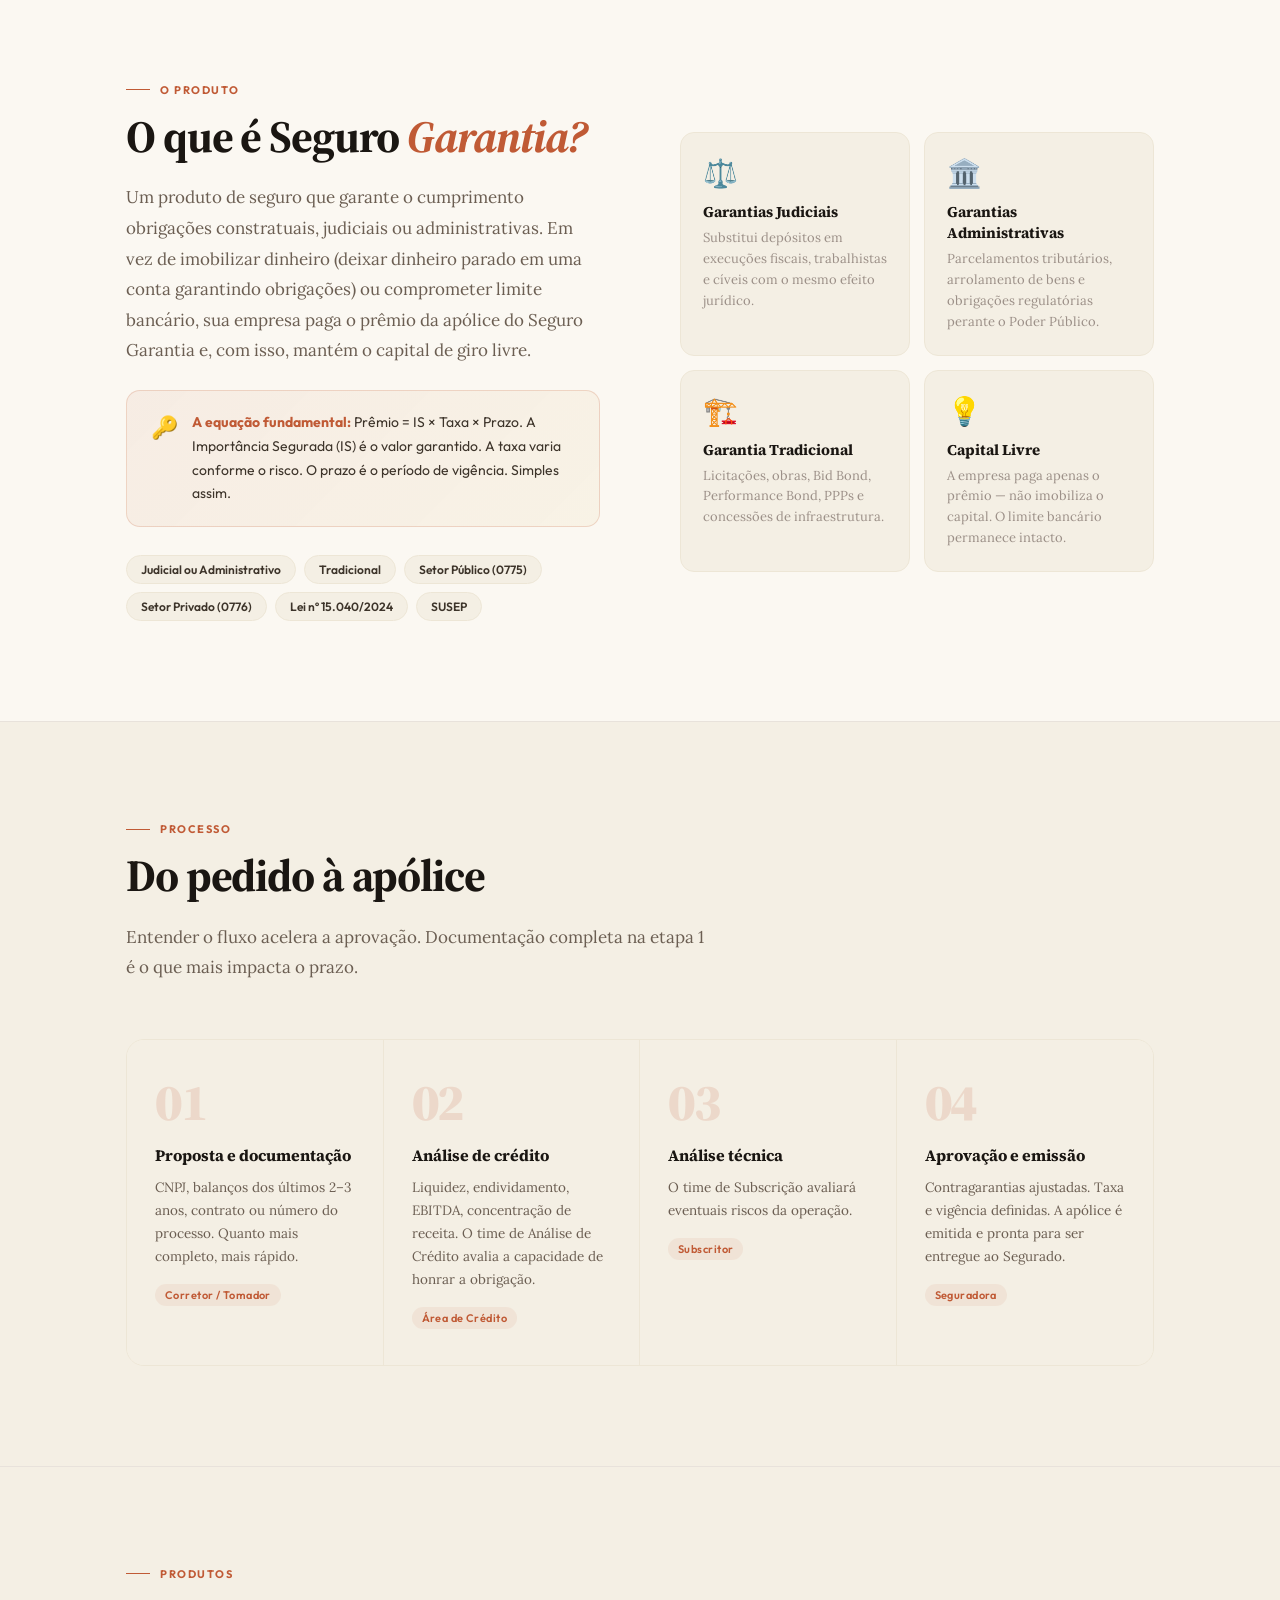
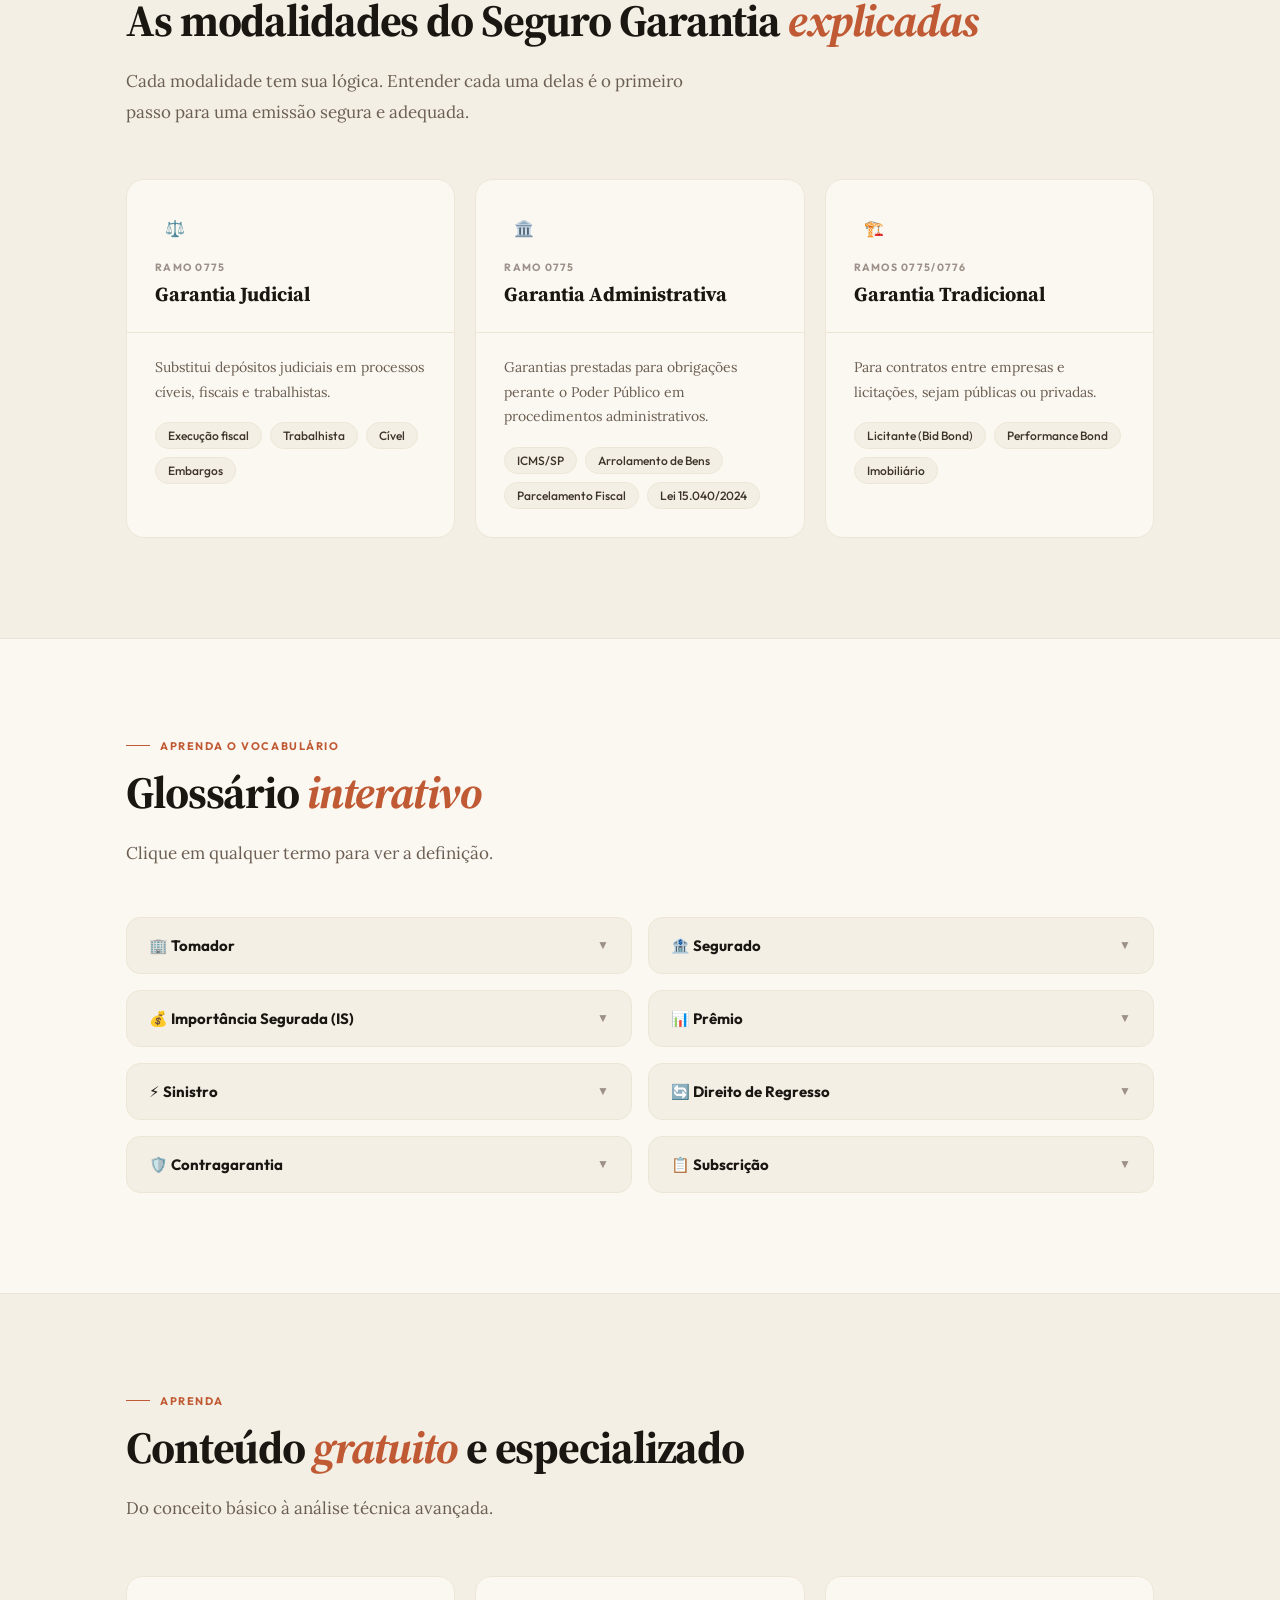
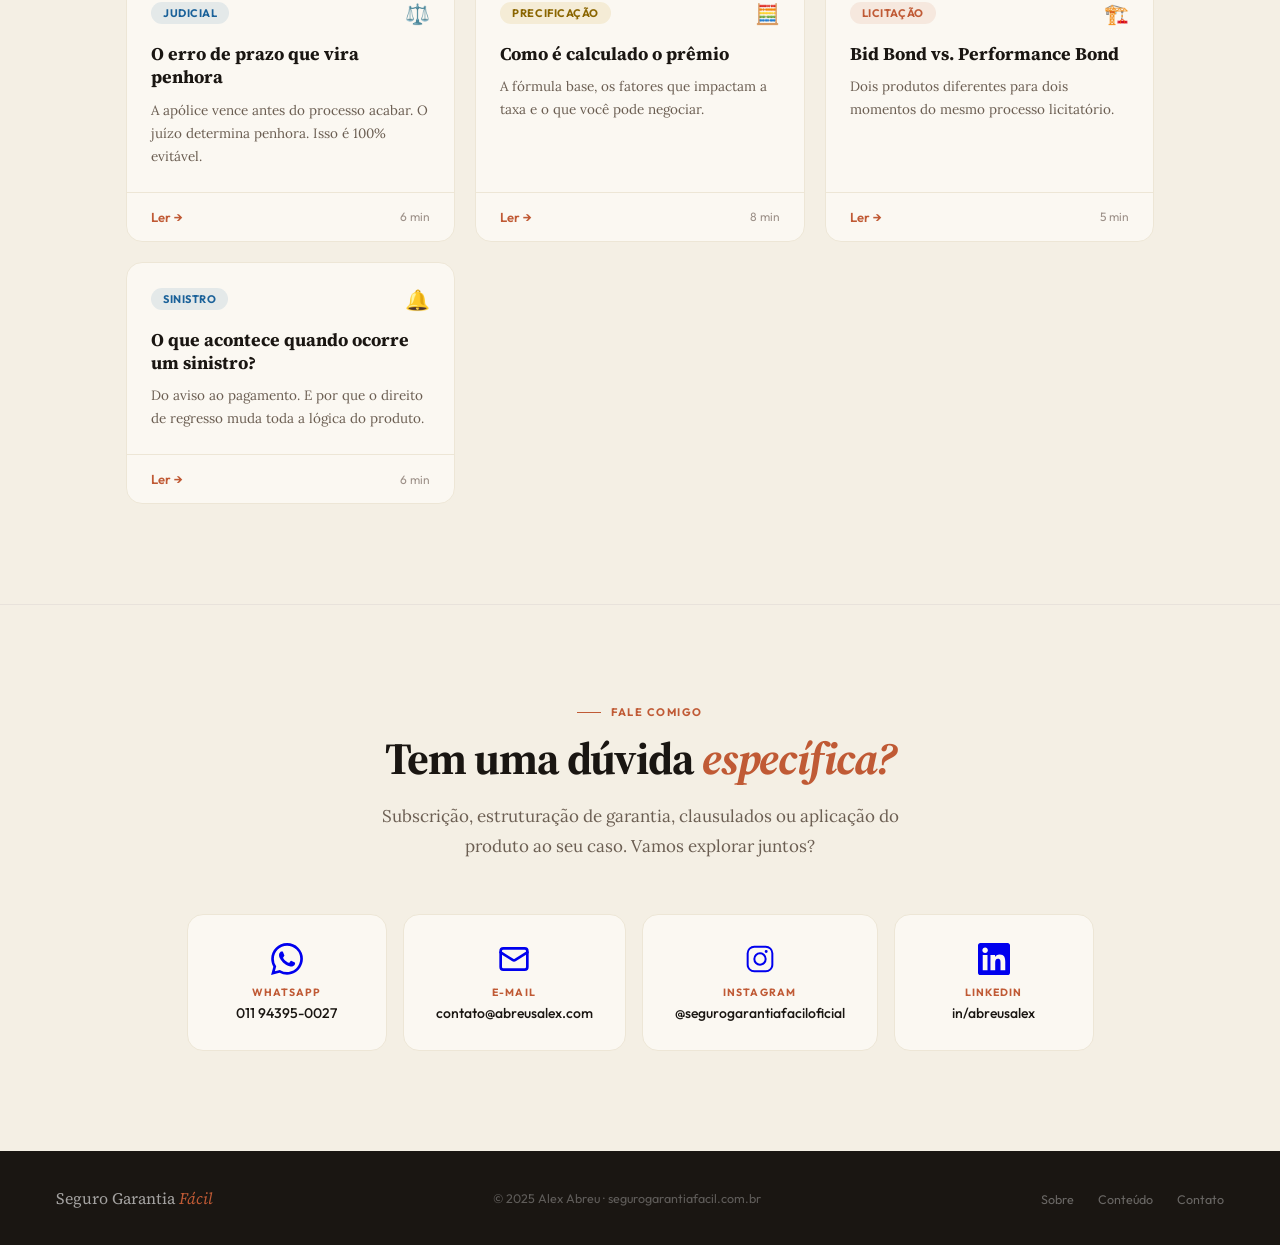
==== commit b4e54b91: "Update index.html" ====
--- a/index.html
+++ b/index.html
@@ -531,7 +531,7 @@
     <li><a href="#sobre">Sobre</a></li>
     <li><a href="#comparativo">Comparativo</a></li>
     <li><a href="#modalidades">Modalidades</a></li>
-    <li><a href="#glossario">Glossário</a></li>
+    <li><a href="Glossario.html">Série Conceitos</a></li>
     <li><a href="calculadora.html">Calculadora</a></li>
     <li><a href="#conteudo">Conteúdo</a></li>
     <li><a href="#contato" class="nav-cta">Fale comigo</a></li>
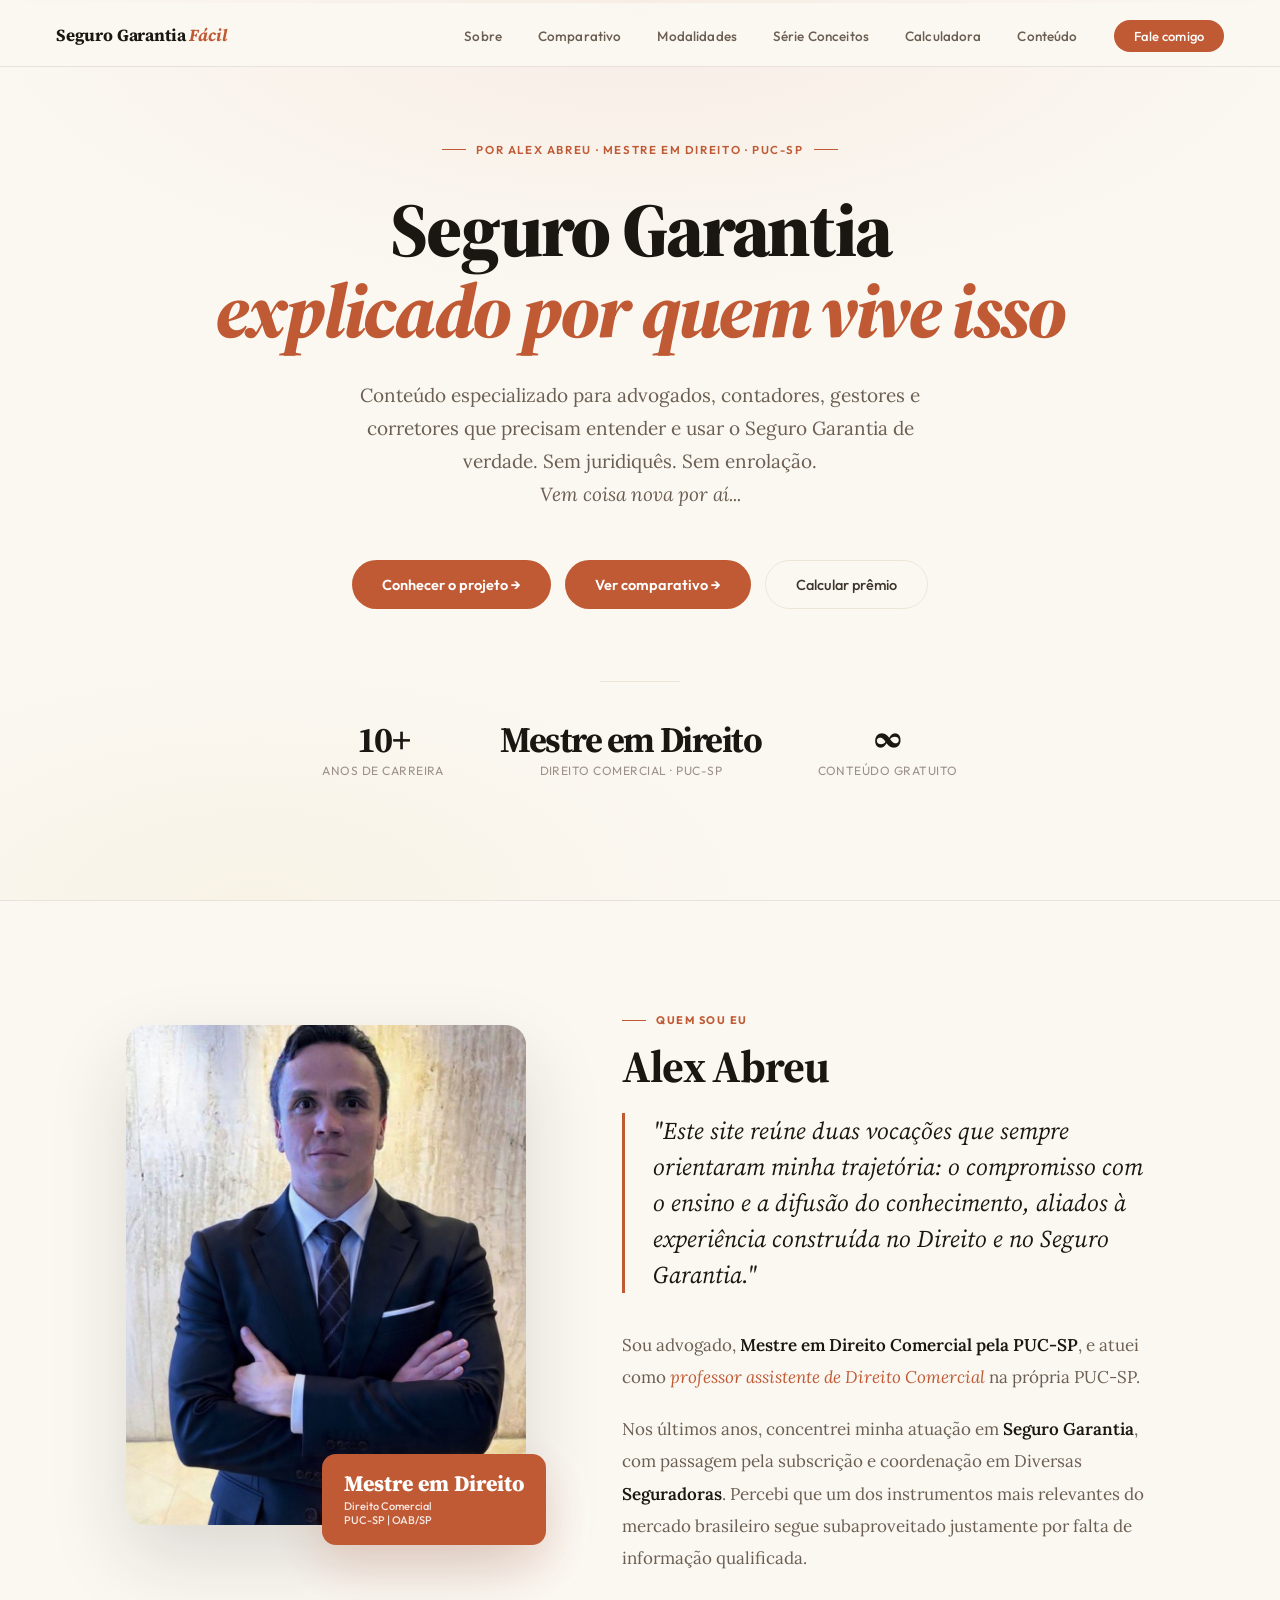
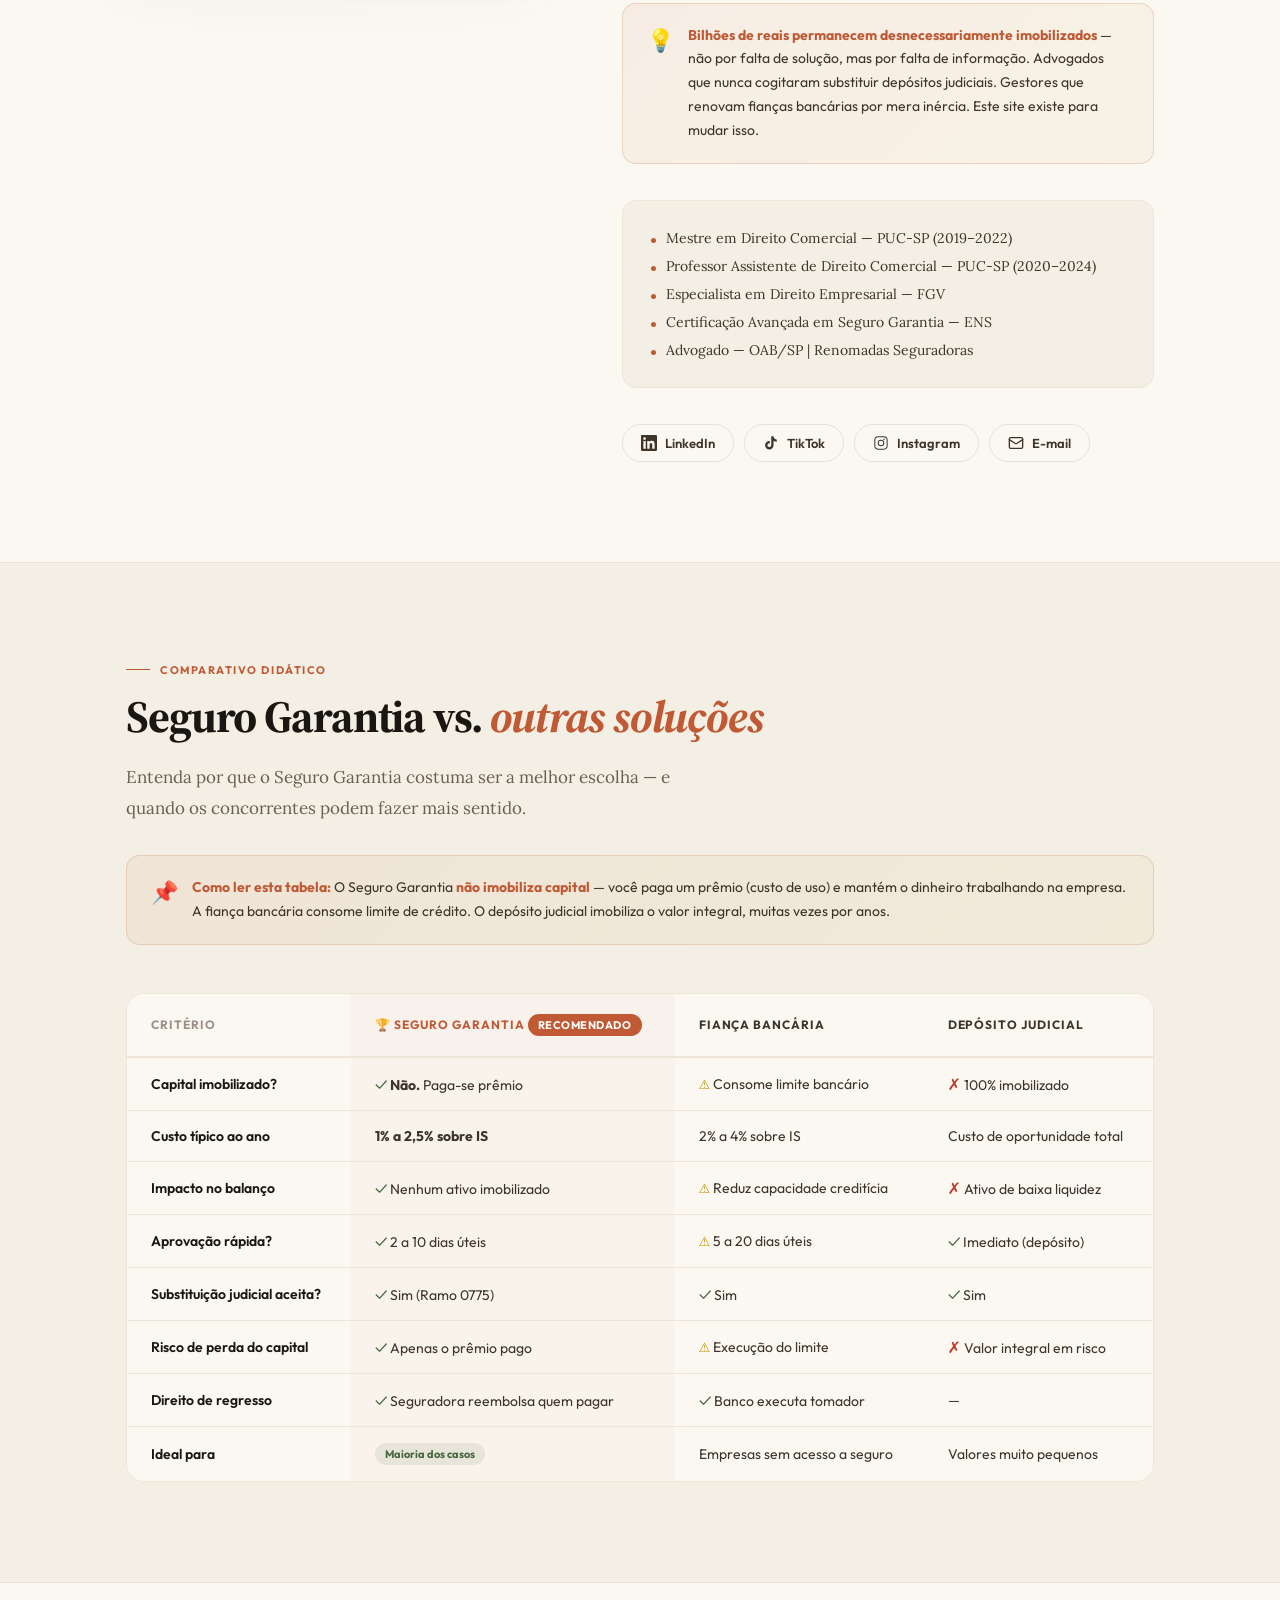
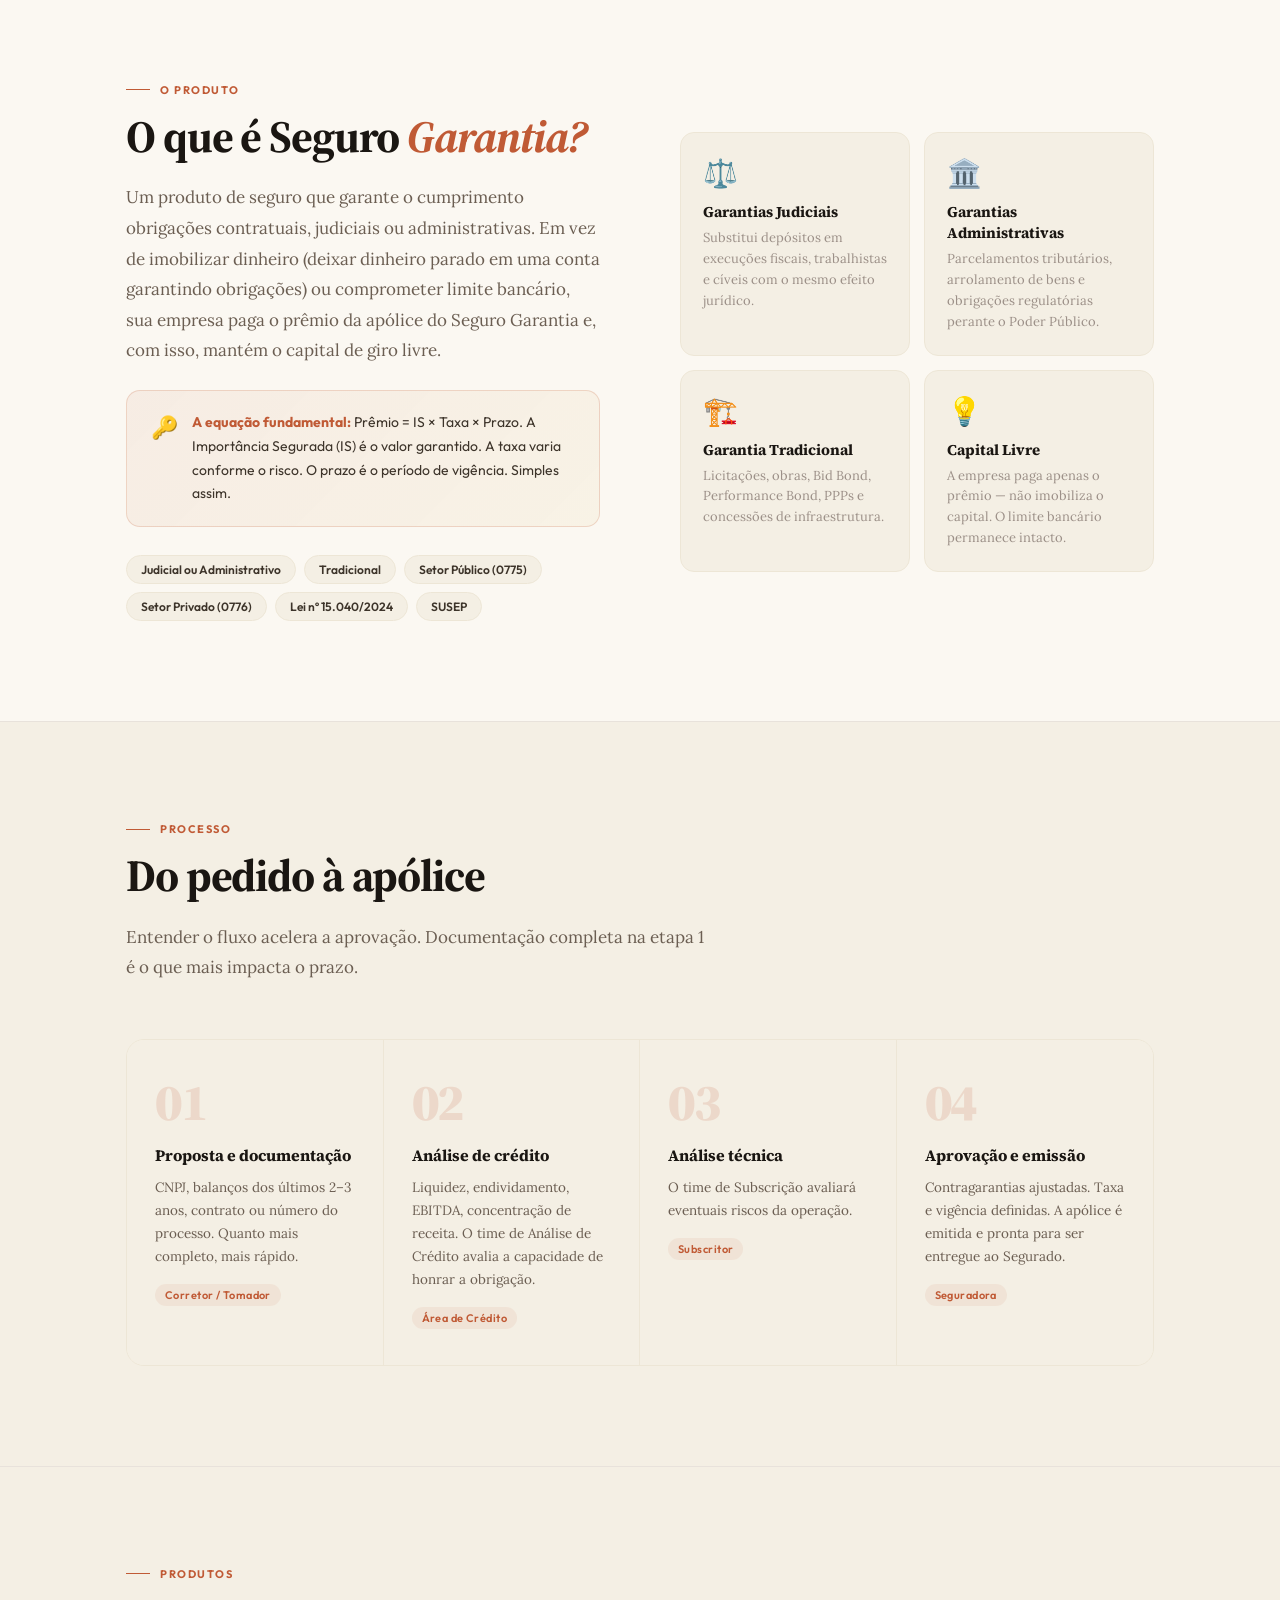
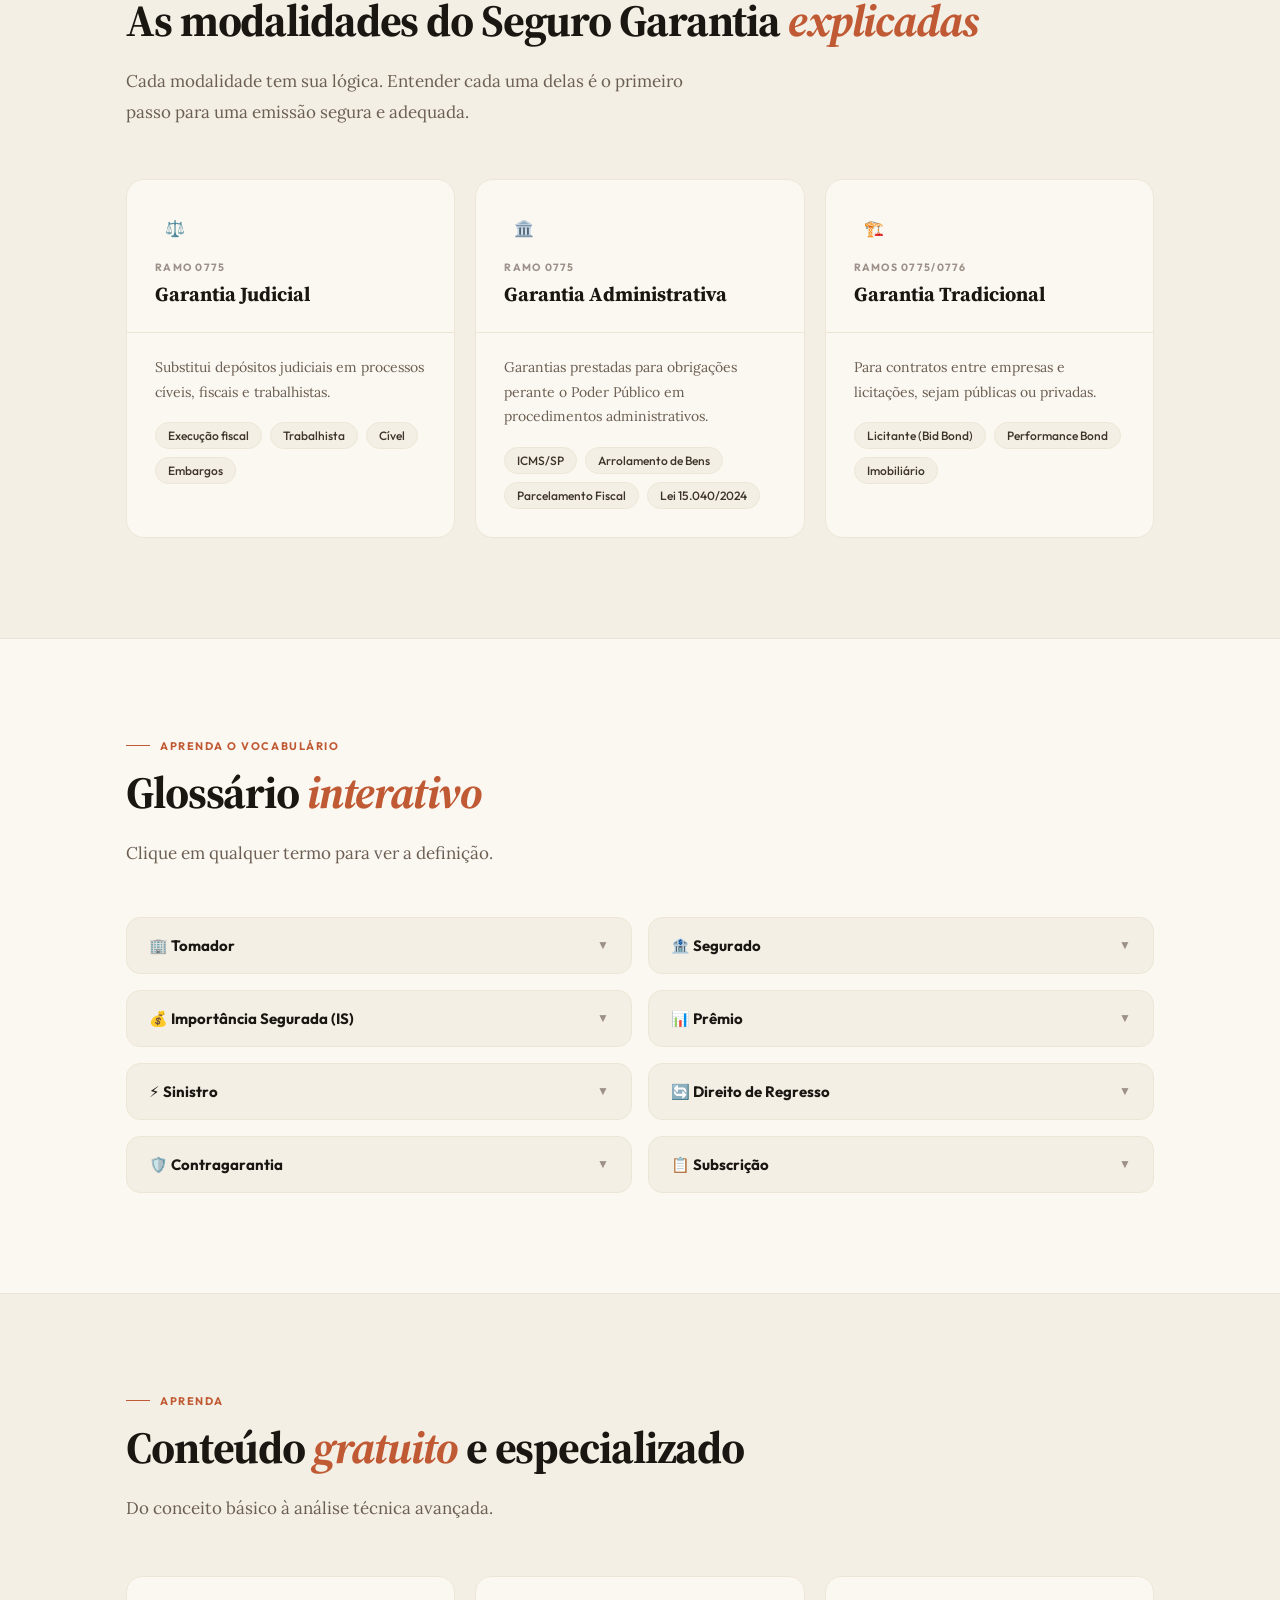
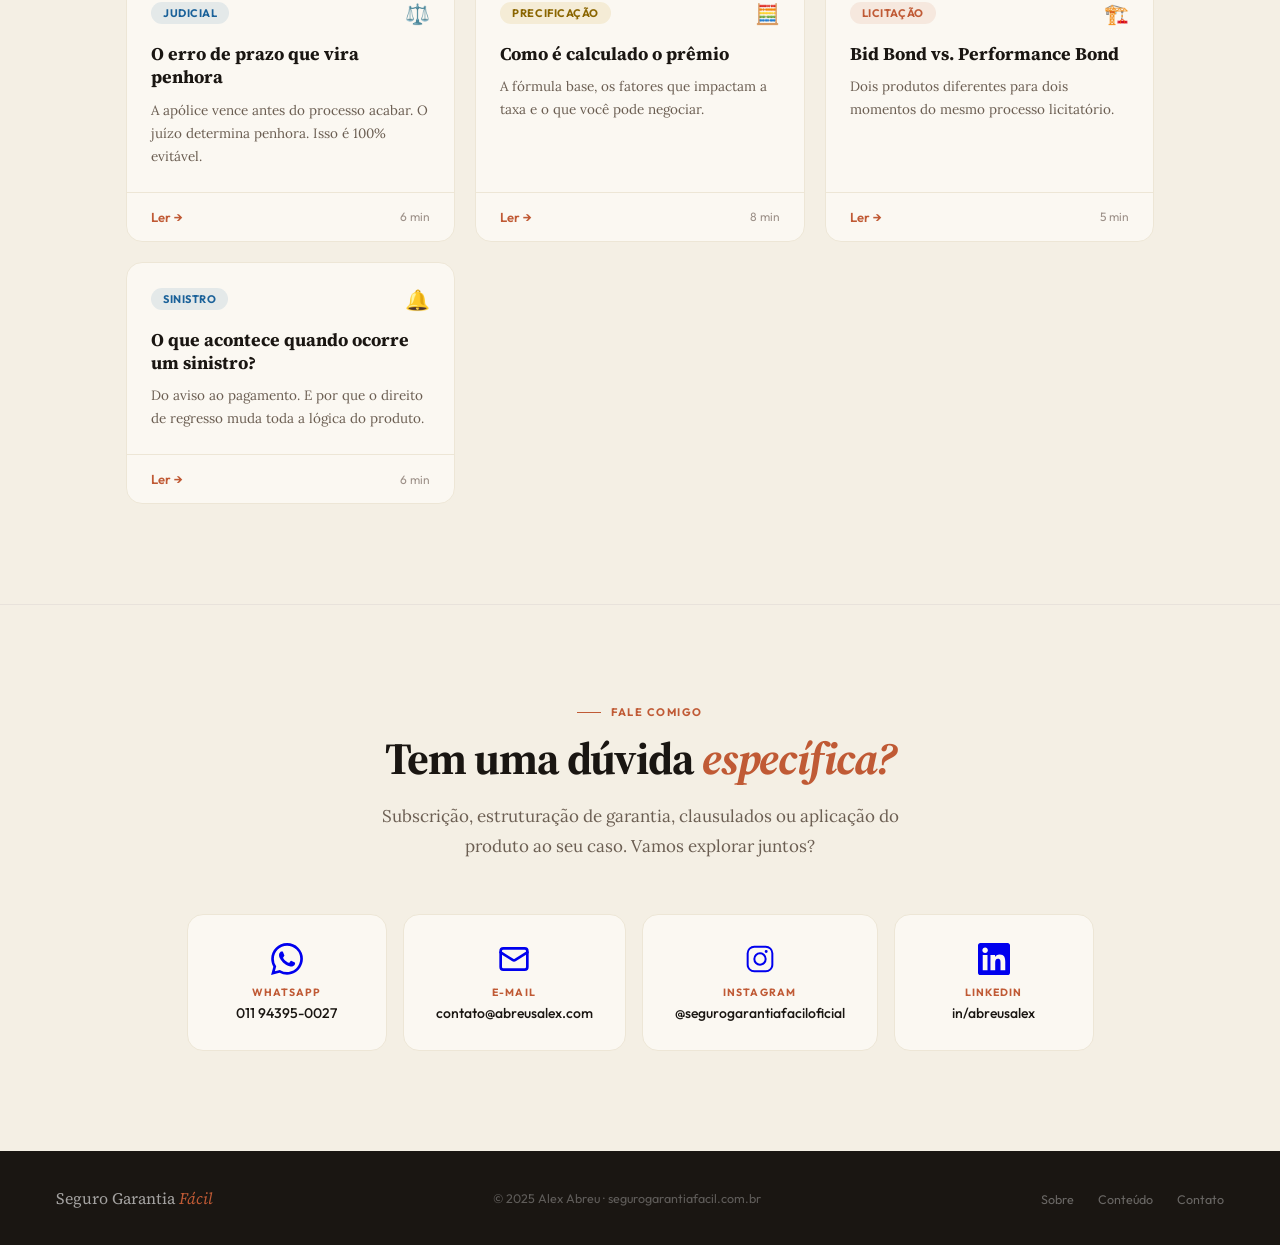
==== commit f7e8ce09: "Fix typo: constratuais → contratuais in index.html line 645 https://claude.ai/code/session_01B95yyLa" ====
--- a/index.html
+++ b/index.html
@@ -5,7 +5,16 @@
 <meta name="viewport" content="width=device-width, initial-scale=1.0">
 <title>Seguro Garantia Fácil — Alex Abreu</title>
 <meta name="description" content="Conteúdo especializado em Seguro Garantia por Alex Abreu — Mestre em Direito, professor e coordenador técnico especializado em subscrição de seguro garantia.">
+<meta property="og:title" content="Seguro Garantia Fácil — Alex Abreu">
+<meta property="og:description" content="Conteúdo especializado em Seguro Garantia por Alex Abreu — Mestre em Direito, professor e coordenador técnico especializado em subscrição de seguro garantia.">
+<meta property="og:type" content="website">
+<meta property="og:locale" content="pt_BR">
+<meta name="twitter:card" content="summary">
+<meta name="twitter:title" content="Seguro Garantia Fácil — Alex Abreu">
+<meta name="twitter:description" content="Conteúdo especializado em Seguro Garantia por Alex Abreu — Mestre em Direito, professor e coordenador técnico especializado em subscrição de seguro garantia.">
+<link rel="icon" href="favicon.svg" type="image/svg+xml">
 <link rel="preconnect" href="https://fonts.googleapis.com">
+<link rel="preconnect" href="https://fonts.gstatic.com" crossorigin>
 <link href="https://fonts.googleapis.com/css2?family=Lora:ital,wght@0,400;0,500;0,600;0,700;1,400;1,500&family=Outfit:wght@300;400;500;600;700&family=Source+Serif+4:ital,opsz,wght@0,8..60,300;0,8..60,700;0,8..60,900;1,8..60,300;1,8..60,700&display=swap" rel="stylesheet">
 <style>
 :root {
@@ -341,93 +350,6 @@
 .mcard-desc { font-size:14px; color:var(--ink-soft); line-height:1.75; margin-bottom:18px; }
 .tags { display:flex; flex-wrap:wrap; gap:8px; }
 .tag { font-family:var(--ui); font-size:12px; font-weight:500; padding:5px 12px; border-radius:99px; background:var(--ivory-2); border:1px solid var(--ivory-3); color:var(--ink-mid); }
-.calc { background: var(--ivory-3); }
-.calc-hero {
-background: var(--ivory); border: 1px solid var(--ivory-3); border-radius: 18px;
-padding: 24px 28px; margin-bottom: 24px; display: flex; align-items: center; gap: 18px;
-}
-.calc-hero-icon { width:48px; height:48px; flex-shrink:0; display:flex; align-items:center; justify-content:center; }
-.calc-hero-text h3 { font-family:var(--serif); font-size:19px; font-weight:700; color:var(--ink); margin-bottom:4px; }
-.calc-hero-text p { font-size:13.5px; color:var(--ink-soft); line-height:1.6; }
-.calc-modes { display:flex; gap:8px; flex-wrap:wrap; margin-bottom:24px; }
-.mode-btn {
-padding: 9px 18px; border-radius: 99px; border: 1.5px solid var(--ivory-3);
-background: var(--ivory); font-family: var(--ui); font-size: 12.5px; font-weight: 600;
-color: var(--ink-soft); cursor: pointer; transition: all 0.2s;
-display: inline-flex; align-items: center; gap: 7px;
-}
-.mode-btn:hover { border-color: var(--terra); color: var(--terra); }
-.mode-btn.active { background: var(--terra); border-color: var(--terra); color: #fff; }
-.calc-box { background: var(--ivory); border: 1px solid rgba(90,70,50,0.1); border-radius: 24px; overflow: hidden; display: grid; grid-template-columns: 1fr 1fr; }
-.calc-form-side { padding: 40px 44px; border-right: 1px solid var(--ivory-3); }
-.calc-result-side { padding: 40px 44px; background: var(--ivory-2); }
-.f-label {
-display: block; font-family: var(--ui); font-size: 11.5px; font-weight: 700;
-letter-spacing: 0.07em; text-transform: uppercase; color: var(--ink-mute); margin-bottom: 7px;
-}
-.f-label span { font-weight:400; text-transform:none; letter-spacing:0; color:var(--terra); font-size:11px; }
-.f-input, .f-select {
-width: 100%; padding: 12px 14px; border: 1.5px solid var(--ivory-3); border-radius: 10px;
-background: var(--ivory); font-family: var(--body); font-size: 15px;
-color: var(--ink); outline: none; transition: border 0.2s; margin-bottom: 18px;
-}
-.f-input:focus, .f-select:focus { border-color: var(--terra); background: #fff; }
-.f-input::placeholder { color: var(--ink-mute); }
-.f-row-2 { display:grid; grid-template-columns:1fr 1fr; gap:12px; margin-bottom:18px; }
-.f-row-2 .f-input { margin-bottom:0; }
-.f-divider { height:1px; background:var(--ivory-3); margin:4px 0 18px; }
-.f-hint { font-family:var(--ui); font-size:12px; color:var(--ink-mute); margin-top:-12px; margin-bottom:14px; }
-.f-btn {
-width: 100%; padding: 14px; background: var(--terra); color: #fff;
-border: none; border-radius: 10px; font-family: var(--ui); font-size: 15px;
-font-weight: 700; cursor: pointer; transition: all 0.25s; letter-spacing: 0.02em; margin-top: 4px;
-}
-.f-btn:hover { background: var(--terra-lt); transform: translateY(-1px); box-shadow: 0 8px 24px rgba(192,90,53,0.25); }
-.calc-main {
-text-align: center; padding: 28px 20px; border: 1.5px dashed rgba(192,90,53,0.3);
-border-radius: 16px; margin-bottom: 18px; background: var(--ivory);
-transition: border-color 0.3s;
-}
-.calc-main.has-result { border-color: var(--terra); border-style: solid; }
-.calc-lbl { font-family:var(--ui); font-size:11px; font-weight:700; letter-spacing:0.1em; text-transform:uppercase; color:var(--ink-mute); margin-bottom:8px; }
-.calc-val { font-family:var(--serif); font-size:44px; font-weight:900; color:var(--terra); letter-spacing:-0.04em; line-height:1; margin-bottom:6px; }
-.calc-hint { font-family:var(--ui); font-size:13px; color:var(--ink-mute); }
-.bk-section-title { font-family:var(--ui); font-size:11px; font-weight:700; letter-spacing:0.08em; text-transform:uppercase; color:var(--ink-mute); margin:14px 0 8px; }
-.bk-row {
-display: flex; justify-content: space-between; align-items: center;
-padding: 10px 14px; background: var(--ivory); border-radius: 8px;
-margin-bottom: 6px; border: 1px solid var(--ivory-3);
-}
-.bk-row.highlight { background: rgba(192,90,53,0.06); border-color: rgba(192,90,53,0.2); }
-.bk-row .lbl { color:var(--ink-mute); font-family:var(--ui); font-size:13px; }
-.bk-row .val { color:var(--ink); font-weight:600; font-family:var(--ui); font-size:13px; }
-.bk-row.highlight .val { color:var(--terra); }
-.calc-fine { font-family:var(--ui); font-size:11.5px; color:var(--ink-mute); line-height:1.6; text-align:center; margin-top:18px; border-top:1px solid var(--ivory-3); padding-top:16px; }
-.cob-section { margin-top:4px; margin-bottom:18px; border:1.5px solid var(--ivory-3); border-radius:12px; overflow:hidden; }
-.cob-header { display:flex; align-items:center; justify-content:space-between; padding:12px 16px; background:var(--ivory-2); cursor:pointer; user-select:none; }
-.cob-header-left { display:flex; align-items:center; gap:8px; }
-.cob-header-title { font-family:var(--ui); font-size:12px; font-weight:700; letter-spacing:0.06em; text-transform:uppercase; color:var(--ink-soft); }
-.cob-header-badge { font-family:var(--ui); font-size:11px; font-weight:600; padding:2px 8px; border-radius:99px; background:rgba(192,90,53,0.1); color:var(--terra); display:none; }
-.cob-header-badge.visible { display:inline-block; }
-.cob-chevron { font-size:11px; color:var(--ink-mute); transition:transform 0.2s; }
-.cob-chevron.open { transform:rotate(180deg); }
-.cob-body { display:none; padding:14px 16px; border-top:1px solid var(--ivory-3); }
-.cob-body.open { display:block; }
-.cob-item { display:flex; align-items:center; gap:10px; padding:10px 12px; border-radius:10px; background:var(--ivory); border:1.5px solid var(--ivory-3); margin-bottom:8px; transition:border-color 0.2s; }
-.cob-item:last-child { margin-bottom:0; }
-.cob-item.checked { border-color:var(--terra); background:rgba(192,90,53,0.03); }
-.cob-check { width:18px; height:18px; border-radius:5px; border:2px solid var(--ivory-3); background:var(--ivory); flex-shrink:0; cursor:pointer; position:relative; transition:all 0.15s; }
-.cob-check.checked { background:var(--terra); border-color:var(--terra); }
-.cob-check.checked::after { content:'✓'; position:absolute; top:50%; left:50%; transform:translate(-50%,-50%); font-size:11px; color:#fff; font-weight:700; }
-.cob-info { flex:1; min-width:0; }
-.cob-name { font-family:var(--ui); font-size:13px; font-weight:600; color:var(--ink); margin-bottom:1px; }
-.cob-sub { font-family:var(--ui); font-size:11px; color:var(--ink-mute); }
-.cob-agravo-wrap { display:flex; align-items:center; gap:4px; flex-shrink:0; }
-.cob-agravo-input { width:52px; padding:5px 8px; text-align:center; border:1.5px solid var(--ivory-3); border-radius:7px; font-family:var(--ui); font-size:13px; font-weight:600; color:var(--ink); background:var(--ivory); outline:none; transition:border 0.15s; }
-.cob-agravo-input:focus { border-color:var(--terra); }
-.cob-agravo-label { font-family:var(--ui); font-size:12px; color:var(--ink-mute); }
-.cob-total-hint { margin-top:10px; padding:8px 12px; background:rgba(192,90,53,0.06); border-radius:8px; border:1px solid rgba(192,90,53,0.15); font-family:var(--ui); font-size:12px; color:var(--terra); font-weight:600; text-align:center; display:none; }
-.cob-total-hint.visible { display:block; }
 .content-sec { background: var(--ivory-2); }
 .art-grid { display:grid; grid-template-columns:repeat(3,1fr); gap:20px; margin-top:52px; }
 .acard { background:var(--ivory); border:1px solid var(--ivory-3); border-radius:16px; overflow:hidden; display:flex; flex-direction:column; text-decoration:none; transition:all 0.3s var(--ease); }
@@ -531,7 +453,7 @@
     <li><a href="#sobre">Sobre</a></li>
     <li><a href="#comparativo">Comparativo</a></li>
     <li><a href="#modalidades">Modalidades</a></li>
-    <li><a href="Glossario.html">Série Conceitos</a></li>
+    <li><a href="glossario.html">Série Conceitos</a></li>
     <li><a href="calculadora.html">Calculadora</a></li>
     <li><a href="#conteudo">Conteúdo</a></li>
     <li><a href="#contato" class="nav-cta">Fale comigo</a></li>
@@ -576,7 +498,7 @@
     <div class="about-inner">
       <div class="about-photo-col reveal">
         <div class="about-photo-frame">
-          <img src="[data-uri]" alt="Alex Abreu — Seguro Garantia Fácil">
+          <img src="hero.jpg" alt="Alex Abreu — Seguro Garantia Fácil">
         </div>
         <div class="about-float">
           <div class="about-float-big">Mestre em Direito</div>
@@ -609,11 +531,11 @@
           <div class="cred-item"><div class="cred-dot"></div>Advogado — OAB/SP | Renomadas Seguradoras</div>
         </div>
         <div class="about-socials">
-          <a href="https://www.linkedin.com/in/abreusalex/" target="_blank" class="soc-btn">
+          <a href="https://www.linkedin.com/in/abreusalex/" target="_blank" rel="noopener noreferrer" class="soc-btn">
             <svg width="16" height="16" viewBox="0 0 24 24" fill="currentColor"><path d="M20.447 20.452h-3.554v-5.569c0-1.328-.027-3.037-1.852-3.037-1.853 0-2.136 1.445-2.136 2.939v5.667H9.351V9h3.414v1.561h.046c.477-.9 1.637-1.85 3.37-1.85 3.601 0 4.267 2.37 4.267 5.455v6.286zM5.337 7.433a2.062 2.062 0 01-2.063-2.065 2.064 2.064 0 112.063 2.065zm1.782 13.019H3.555V9h3.564v11.452zM22.225 0H1.771C.792 0 0 .774 0 1.729v20.542C0 23.227.792 24 1.771 24h20.451C23.2 24 24 23.227 24 22.271V1.729C24 .774 23.2 0 22.222 0h.003z"/></svg>
             LinkedIn
           </a>
-          <a href="https://www.tiktok.com/@segurogarantiaoficial" target="_blank" class="soc-btn">
+          <a href="https://www.tiktok.com/@segurogarantiaoficial" target="_blank" rel="noopener noreferrer" class="soc-btn">
             <svg width="16" height="16" viewBox="0 0 24 24" fill="currentColor"><path d="M19.59 6.69a4.83 4.83 0 01-3.77-4.25V2h-3.45v13.67a2.89 2.89 0 01-2.88 2.5 2.89 2.89 0 01-2.89-2.89 2.89 2.89 0 012.89-2.89c.28 0 .54.04.79.1V9.01a6.34 6.34 0 00-.79-.05 6.34 6.34 0 00-6.34 6.34 6.34 6.34 0 006.34 6.34 6.34 6.34 0 006.33-6.34V8.69a8.18 8.18 0 004.79 1.54V6.79a4.85 4.85 0 01-1.02-.1z"/></svg>
             TikTok
           </a>
@@ -720,7 +642,7 @@
         <div class="eyebrow">O produto</div>
         <h2 class="h2">O que é Seguro <em>Garantia?</em></h2>
         <p class="lead-text">
-          Um produto de seguro que garante o cumprimento obrigações constratuais, judiciais ou administrativas. Em vez de imobilizar dinheiro (deixar dinheiro parado em uma conta garantindo obrigações) ou comprometer limite bancário, sua empresa paga o prêmio da apólice do Seguro Garantia e, com isso, mantém o capital de giro livre.
+          Um produto de seguro que garante o cumprimento obrigações contratuais, judiciais ou administrativas. Em vez de imobilizar dinheiro (deixar dinheiro parado em uma conta garantindo obrigações) ou comprometer limite bancário, sua empresa paga o prêmio da apólice do Seguro Garantia e, com isso, mantém o capital de giro livre.
         </p>
         <div class="callout" style="margin-top:24px;max-width:100%">
           <span class="callout-icon">🔑</span>
@@ -946,7 +868,7 @@
     <h2 class="h2">Tem uma dúvida <em>específica?</em></h2>
     <p class="lead-text">Subscrição, estruturação de garantia, clausulados ou aplicação do produto ao seu caso. Vamos explorar juntos?</p>
     <div class="cta-cards">
-      <a href="https://wa.me/5511943950027" target="_blank" class="cta-card">
+      <a href="https://wa.me/5511943950027" target="_blank" rel="noopener noreferrer" class="cta-card">
         <span class="cta-ico"><svg width="32" height="32" viewBox="0 0 24 24" fill="currentColor"><path d="M17.472 14.382c-.297-.149-1.758-.867-2.03-.967-.273-.099-.471-.148-.67.15-.197.297-.767.966-.94 1.164-.173.199-.347.223-.644.075-.297-.15-1.255-.463-2.39-1.475-.883-.788-1.48-1.761-1.653-2.059-.173-.297-.018-.458.13-.606.134-.133.298-.347.446-.52.149-.174.198-.298.298-.497.099-.198.05-.371-.025-.52-.075-.149-.669-1.612-.916-2.207-.242-.579-.487-.5-.669-.51-.173-.008-.371-.01-.57-.01-.198 0-.52.074-.792.372-.272.297-1.04 1.016-1.04 2.479 0 1.462 1.065 2.875 1.213 3.074.149.198 2.096 3.2 5.077 4.487.709.306 1.262.489 1.694.625.712.227 1.36.195 1.871.118.571-.085 1.758-.719 2.006-1.413.248-.694.248-1.289.173-1.413-.074-.124-.272-.198-.57-.347m-5.421 7.403h-.004a9.87 9.87 0 01-5.031-1.378l-.361-.214-3.741.982.998-3.648-.235-.374a9.86 9.86 0 01-1.51-5.26c.001-5.45 4.436-9.884 9.888-9.884 2.64 0 5.122 1.03 6.988 2.898a9.825 9.825 0 012.893 6.994c-.003 5.45-4.437 9.884-9.885 9.884m8.413-18.297A11.815 11.815 0 0012.05 0C5.495 0 .16 5.335.157 11.892c0 2.096.547 4.142 1.588 5.945L.057 24l6.305-1.654a11.882 11.882 0 005.683 1.448h.005c6.554 0 11.89-5.335 11.893-11.893a11.821 11.821 0 00-3.48-8.413z"></path></svg></span>
         <div class="cta-label">WhatsApp</div>
         <div class="cta-val">011 94395-0027</div>
@@ -965,7 +887,7 @@
       <div class="cta-label">Instagram</div>
       <div class="cta-val">@segurogarantiafaciloficial</div>
       </a>
-      <a href="https://www.linkedin.com/in/abreusalex/" target="_blank" class="cta-card">
+      <a href="https://www.linkedin.com/in/abreusalex/" target="_blank" rel="noopener noreferrer" class="cta-card">
         <span class="cta-ico"><svg width="32" height="32" viewBox="0 0 24 24" fill="currentColor"><path d="M20.447 20.452h-3.554v-5.569c0-1.328-.027-3.037-1.852-3.037-1.853 0-2.136 1.445-2.136 2.939v5.667H9.351V9h3.414v1.561h.046c.477-.9 1.637-1.85 3.37-1.85 3.601 0 4.267 2.37 4.267 5.455v6.286zM5.337 7.433c-1.144 0-2.063-.926-2.063-2.065 0-1.138.92-2.063 2.063-2.063 1.14 0 2.064.925 2.064 2.063 0 1.139-.925 2.065-2.064 2.065zm1.782 13.019H3.555V9h3.564v11.452zM22.225 0H1.771C.792 0 0 .774 0 1.729v20.542C0 23.227.792 24 1.771 24h20.451C23.2 24 24 23.227 24 22.271V1.729C24 .774 23.2 0 22.222 0h.003z"></path></svg></span>
         <div class="cta-label">LinkedIn</div>
         <div class="cta-val">in/abreusalex</div>
@@ -993,7 +915,7 @@
   updateActiveNav();
 });
 function updateActiveNav() {
-  const sections = ['sobre','comparativo','modalidades','glossario','calcule','conteudo','contato'];
+  const sections = ['sobre','comparativo','modalidades','glossario','conteudo','contato'];
   const links = document.querySelectorAll('.nav-links a');
   let current = '';
   sections.forEach(id => { const el = document.getElementById(id); if (el && window.scrollY >= el.offsetTop - 120) current = id; });
@@ -1018,56 +940,6 @@
 const heroStats = document.querySelector('.hero-stats');
 if (heroStats) heroObserver.observe(heroStats);
 function toggleGlossary(item) { const isOpen = item.classList.contains('open'); document.querySelectorAll('.glossary-item').forEach(i => i.classList.remove('open')); if (!isOpen) item.classList.add('open'); }
-function maskBRL(el) { let v = el.value.replace(/\D/g,''); if (!v) { el.value=''; return; } v = (parseInt(v,10)/100).toFixed(2); el.value = v.replace('.',',').replace(/\B(?=(\d{3})+(?!\d))/g,'.'); }
-function maskDate(el) { let v = el.value.replace(/\D/g,'').substring(0,8); if (v.length>4) v = v.slice(0,2)+'/'+v.slice(2,4)+'/'+v.slice(4); else if (v.length>2) v = v.slice(0,2)+'/'+v.slice(2); el.value = v; const form = el.closest('[id^="form-"]'); if (form) updateDiasHint(form.id.replace('form-','')); }
-function maskPct(el) { el.value = el.value.replace(/[^0-9,\.]/g,''); }
-function parseDate(str) { const p = str.split('/'); if (p.length!==3||p[2].length!==4) return null; const d = new Date(+p[2],+p[1]-1,+p[0]); return isNaN(d)?null:d; }
-function diasEntre(s1,s2) { const d1=parseDate(s1),d2=parseDate(s2); if (!d1||!d2) return null; return Math.round((d2-d1)/(1000*60*60*24)); }
-function prazoAnos(s1,s2) { const d=diasEntre(s1,s2); return d?d/365:null; }
-function updateDiasHint(mode) {
-  const i=document.getElementById('inicio'+mode)?.value; const f=document.getElementById('fim'+mode)?.value; const el=document.getElementById('dias'+mode+'-hint'); if (!el) return;
-  const d=diasEntre(i,f); if (d===null) { el.textContent='Preencha as datas para calcular o prazo'; el.style.color=''; return; }
-  if (d<=0) { el.textContent='⚠️ Data final deve ser posterior à inicial'; el.style.color='#c0392b'; return; }
-  el.textContent='✓ '+d+' dias · '+(d/365).toFixed(4)+' anos'; el.style.color='var(--sage)';
-}
-function parseBRL(str) { return parseFloat((str||'').replace(/\./g,'').replace(',','.')); }
-function parsePct(str) { return parseFloat((str||'').replace(',','.')); }
-let currentMode='premio';
-function setMode(m) { currentMode=m; ['premio','taxa','is'].forEach(x=>{ document.getElementById('form-'+x).style.display=x===m?'block':'none'; }); document.querySelectorAll('.mode-btn').forEach((b,i)=>{ b.classList.toggle('active',['premio','taxa','is'][i]===m); }); resetResult(); }
-function resetResult() { document.getElementById('resultado').textContent='—'; document.getElementById('resultado-hint').textContent='Preencha os campos e clique em calcular'; document.getElementById('res-lbl').textContent='Aguardando cálculo'; document.getElementById('breakdown').innerHTML=''; document.getElementById('calc-main-box').classList.remove('has-result'); }
-function preencherTaxa(val,id) { if (!val) return; document.getElementById(id).value=parseFloat(val).toFixed(2).replace('.',','); }
-function fmtBRL(n) { return 'R$ '+n.toLocaleString('pt-BR',{minimumFractionDigits:2,maximumFractionDigits:2}); }
-function fmtPct(n) { return n.toFixed(4).replace('.',',')+' % a.a.'; }
-function bkRow(lbl,val,hl=false) { return `<div class="bk-row${hl?' highlight':''}"><span class="lbl">${lbl}</span><span class="val">${val}</span></div>`; }
-function bkTitle(t) { return `<div class="bk-section-title">${t}</div>`; }
-function toggleCob(mode) { document.getElementById('cob-body-'+mode).classList.toggle('open'); document.getElementById('cob-chev-'+mode).classList.toggle('open'); }
-function toggleCobertura(tipo,mode) { const chk=document.getElementById('cob-chk-'+tipo+'-'+mode); const item=document.getElementById('cob-item-'+tipo+'-'+mode); const checked=chk.classList.toggle('checked'); item.classList.toggle('checked',checked); updateCobBadge(mode); updateCobHint(mode); }
-function updateCobBadge(mode) { const t=document.getElementById('cob-chk-trab-'+mode)?.classList.contains('checked'); const m=document.getElementById('cob-chk-mult-'+mode)?.classList.contains('checked'); const badge=document.getElementById('cob-badge-'+mode); if (!badge) return; const c=(t?1:0)+(m?1:0); if (c===0) { badge.textContent=''; badge.classList.remove('visible'); } else { badge.textContent=c+' ativa'+(c>1?'s':''); badge.classList.add('visible'); } }
-function updateCobHint(mode) { const hint=document.getElementById('cob-hint-'+mode); if (!hint) return; const taxaId=mode==='3'?'taxa3':'taxa1'; const baseT=parsePct(document.getElementById(taxaId)?.value||'0'); const trab=document.getElementById('cob-chk-trab-'+mode)?.classList.contains('checked'); const mult=document.getElementById('cob-chk-mult-'+mode)?.classList.contains('checked'); if (!trab&&!mult) { hint.classList.remove('visible'); return; } const tf=calcTaxaFinal(baseT,mode); hint.textContent='Taxa base ('+baseT.toFixed(2).replace('.',',')+'%) + coberturas = '+tf.toFixed(4).replace('.',',')+'% a.a.'; hint.classList.add('visible'); }
-function calcTaxaFinal(baseT,mode) { if (!mode) return baseT; const trab=document.getElementById('cob-chk-trab-'+mode)?.classList.contains('checked'); const mult=document.getElementById('cob-chk-mult-'+mode)?.classList.contains('checked'); const aT=parseFloat(document.getElementById('agr-trab-'+mode)?.value||'17')/100; const aM=parseFloat(document.getElementById('agr-mult-'+mode)?.value||'17')/100; let taxa=baseT; if (trab) taxa+=baseT*aT; if (mult) taxa+=baseT*aM; return taxa; }
-function getCobDesc(mode) { if (!mode) return []; const lines=[]; if (document.getElementById('cob-chk-trab-'+mode)?.classList.contains('checked')) lines.push(['Cobertura trabalhista','Agravo de '+(document.getElementById('agr-trab-'+mode)?.value||'17')+'%']); if (document.getElementById('cob-chk-mult-'+mode)?.classList.contains('checked')) lines.push(['Cobertura de multas','Agravo de '+(document.getElementById('agr-mult-'+mode)?.value||'17')+'%']); return lines; }
-function showResult(lbl,val,hint,rows) { document.getElementById('res-lbl').textContent=lbl; document.getElementById('resultado').textContent=val; document.getElementById('resultado-hint').textContent=hint; document.getElementById('breakdown').innerHTML=rows; document.getElementById('calc-main-box').classList.add('has-result'); }
-function err(msg) { document.getElementById('res-lbl').textContent='Atenção'; document.getElementById('resultado').textContent='⚠'; document.getElementById('resultado-hint').textContent=msg; document.getElementById('breakdown').innerHTML=''; document.getElementById('calc-main-box').classList.remove('has-result'); }
-function calcPremio() {
-  const is=parseBRL(document.getElementById('is1').value); const t=parsePct(document.getElementById('taxa1').value)/100; const ini=document.getElementById('inicio1').value; const fim=document.getElementById('fim1').value; const p=prazoAnos(ini,fim);
-  if (!is||isNaN(is)||is<=0) return err('Informe a Importância Segurada.'); if (!t||isNaN(t)||t<=0) return err('Informe a taxa anual.'); if (!p||p<=0) return err('Verifique as datas de vigência.');
-  const dias=diasEntre(ini,fim); const tFinal=calcTaxaFinal(t*100,'1')/100; const premio=is*tFinal*p;
-  const cobDesc=getCobDesc('1'); let cobRows=''; if (cobDesc.length) cobRows=bkTitle('Coberturas')+cobDesc.map(c=>bkRow(c[0],c[1])).join('');
-  showResult('Prêmio Total',fmtBRL(premio),'Taxa de '+fmtPct(tFinal*100)+' · '+dias+' dias', bkTitle('Parâmetros')+bkRow('Importância Segurada',fmtBRL(is))+bkRow('Taxa anual base',fmtPct(t*100))+(cobDesc.length?bkRow('Taxa com coberturas',fmtPct(tFinal*100)):'')+bkRow('Vigência',ini+' a '+fim)+bkRow('Prazo',dias+' dias ('+p.toFixed(4)+' anos)')+cobRows+bkTitle('Resultado')+bkRow('Prêmio',fmtBRL(premio),true)+bkRow('Custo sobre IS',((premio/is)*100).toFixed(4).replace('.',',')+'%')+bkRow('Custo mensal médio',fmtBRL(premio/(dias/30)))+bkTitle('Nota')+bkRow('IOF','Não incide (ramos 0775/0776)'));
-}
-function calcTaxa() {
-  const is=parseBRL(document.getElementById('is2').value); const ptot=parseBRL(document.getElementById('premio2').value); const ini=document.getElementById('inicio2').value; const fim=document.getElementById('fim2').value; const p=prazoAnos(ini,fim);
-  if (!is||isNaN(is)||is<=0) return err('Informe a Importância Segurada.'); if (!ptot||isNaN(ptot)||ptot<=0) return err('Informe o prêmio total pago.'); if (!p||p<=0) return err('Verifique as datas de vigência.');
-  const dias=diasEntre(ini,fim); const t=ptot/(is*p); const tPct=t*100;
-  showResult('Taxa Anual Aplicada',fmtPct(tPct),fmtBRL(ptot)+' para IS de '+fmtBRL(is), bkTitle('Parâmetros')+bkRow('Importância Segurada',fmtBRL(is))+bkRow('Prêmio informado',fmtBRL(ptot))+bkRow('Vigência',ini+' a '+fim)+bkRow('Prazo',dias+' dias ('+p.toFixed(4)+' anos)')+bkTitle('Resultado')+bkRow('Taxa anual calculada',fmtPct(tPct),true)+bkRow('Custo sobre IS',((ptot/is)*100).toFixed(4).replace('.',',')+'%')+bkRow('Referência',tPct<1?'Abaixo da média':tPct<2?'Dentro da média':'Acima da média'));
-}
-function calcIS() {
-  const ptot=parseBRL(document.getElementById('premio3').value); const t=parsePct(document.getElementById('taxa3').value)/100; const ini=document.getElementById('inicio3').value; const fim=document.getElementById('fim3').value; const p=prazoAnos(ini,fim);
-  if (!ptot||isNaN(ptot)||ptot<=0) return err('Informe o prêmio total pago.'); if (!t||isNaN(t)||t<=0) return err('Informe a taxa anual.'); if (!p||p<=0) return err('Verifique as datas de vigência.');
-  const dias=diasEntre(ini,fim); const tFinal=calcTaxaFinal(t*100,'3')/100; const is=ptot/(tFinal*p);
-  const cobDesc=getCobDesc('3'); let cobRows=''; if (cobDesc.length) cobRows=bkTitle('Coberturas')+cobDesc.map(c=>bkRow(c[0],c[1])).join('');
-  showResult('Importância Segurada',fmtBRL(is),'Com prêmio de '+fmtBRL(ptot)+' e taxa '+fmtPct(tFinal*100), bkTitle('Parâmetros')+bkRow('Prêmio informado',fmtBRL(ptot))+bkRow('Taxa anual base',fmtPct(t*100))+(cobDesc.length?bkRow('Taxa com coberturas',fmtPct(tFinal*100)):'')+bkRow('Vigência',ini+' a '+fim)+bkRow('Prazo',dias+' dias ('+p.toFixed(4)+' anos)')+cobRows+bkTitle('Resultado')+bkRow('Importância Segurada',fmtBRL(is),true)+bkRow('Verificação (prêmio recalc.)',fmtBRL(is*tFinal*p)));
-}
 </script>
 </body>
 </html>
